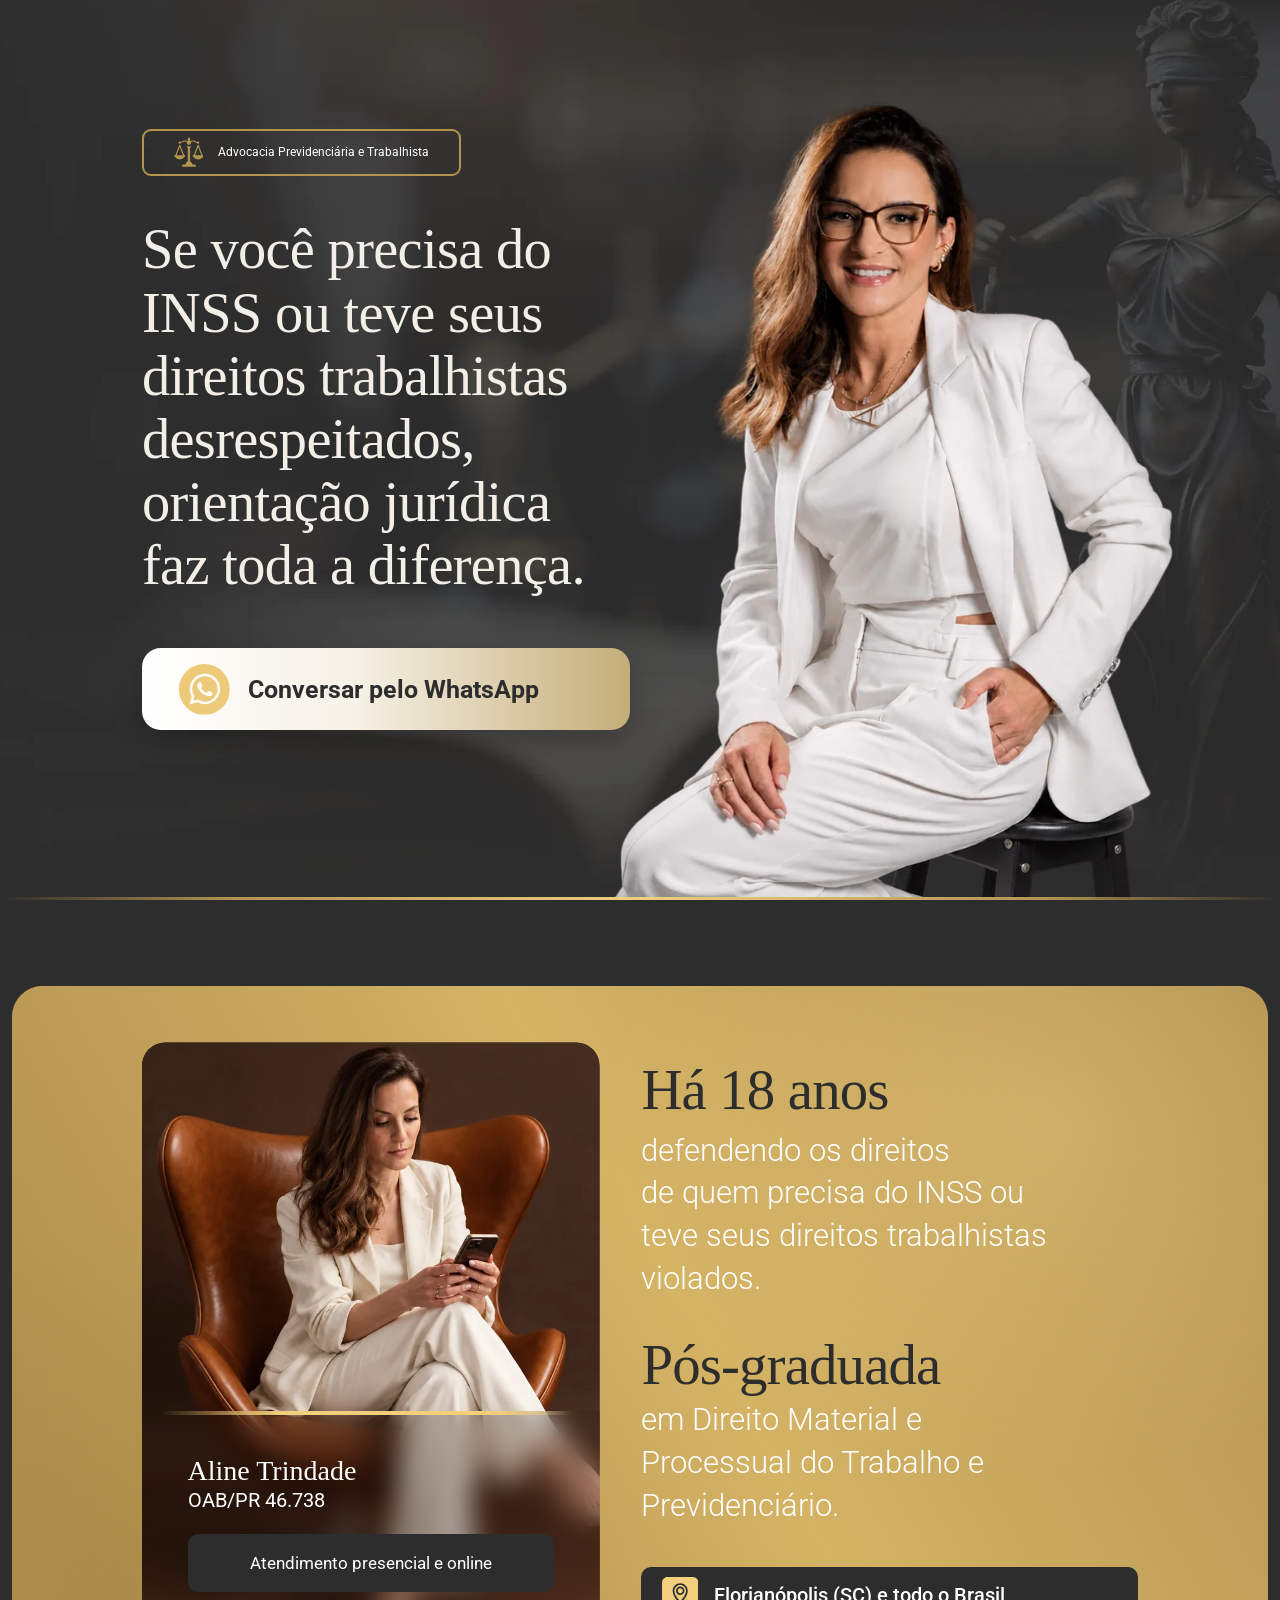
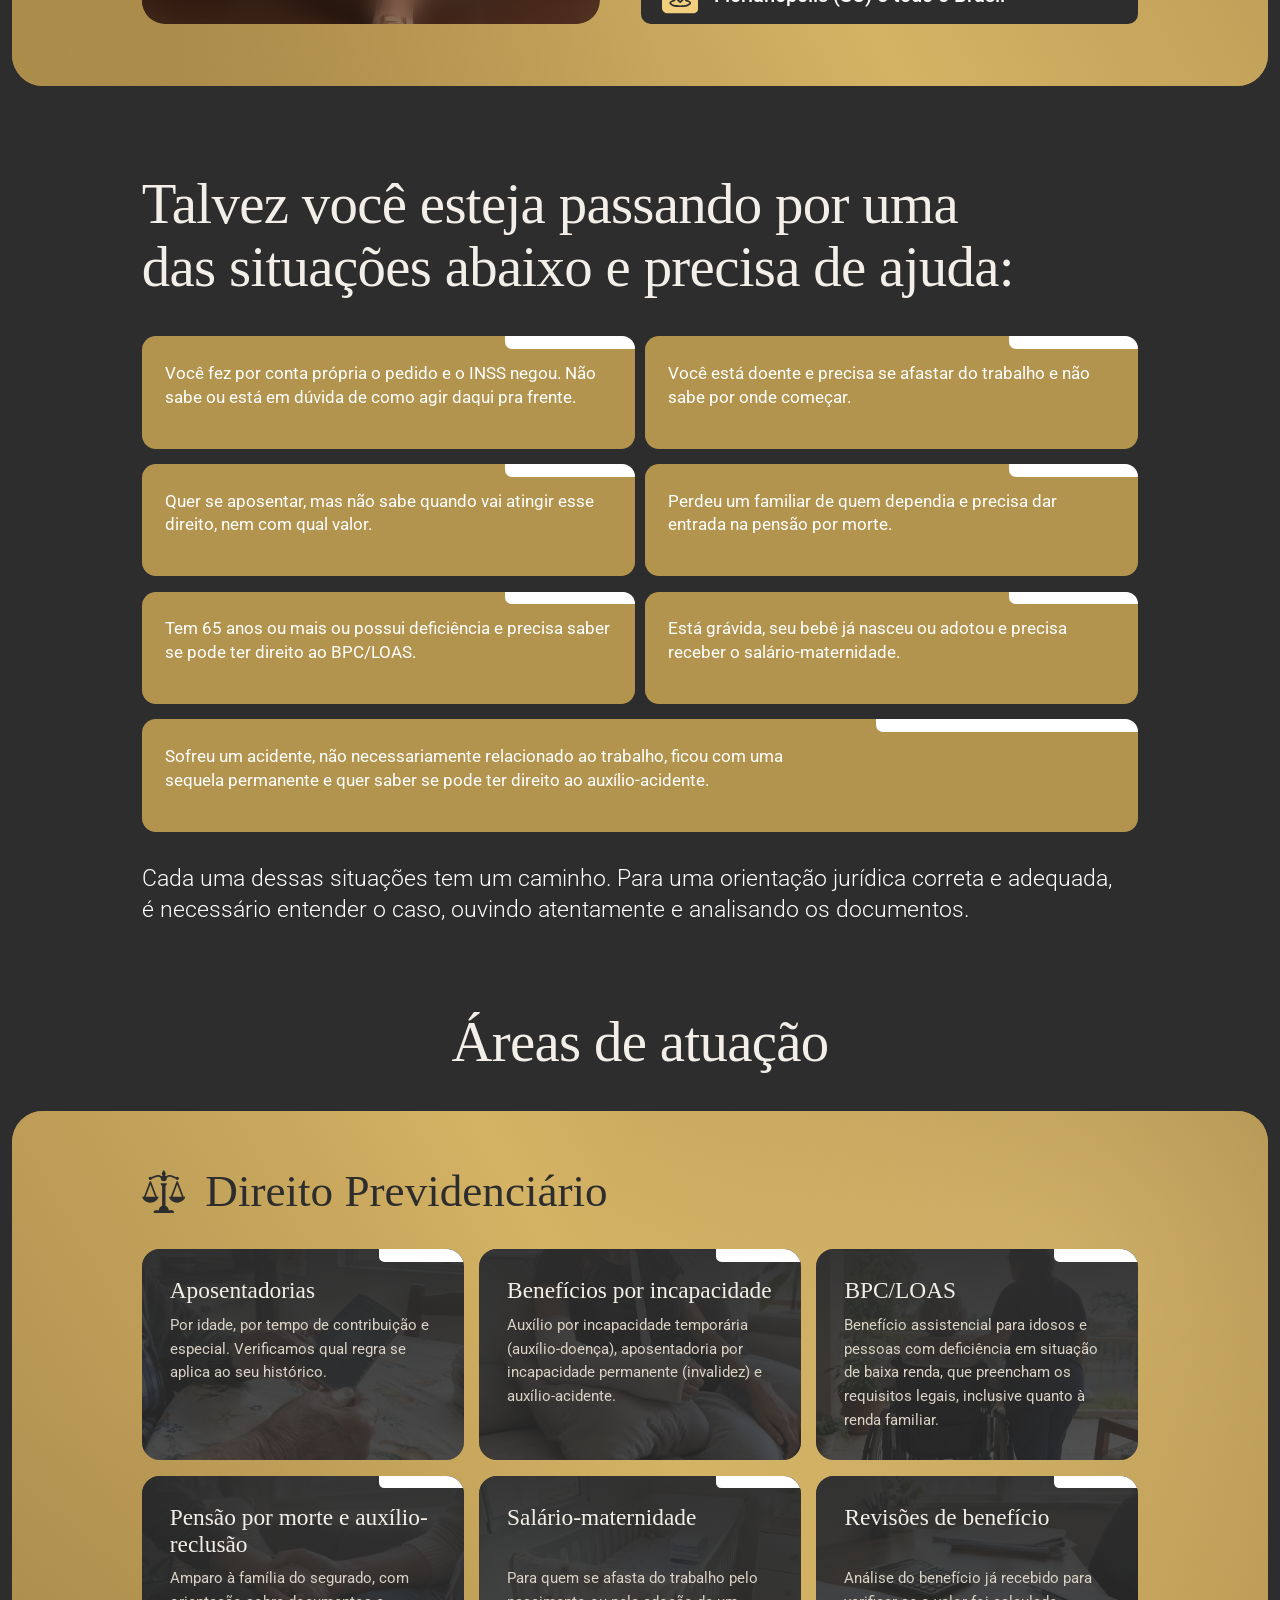
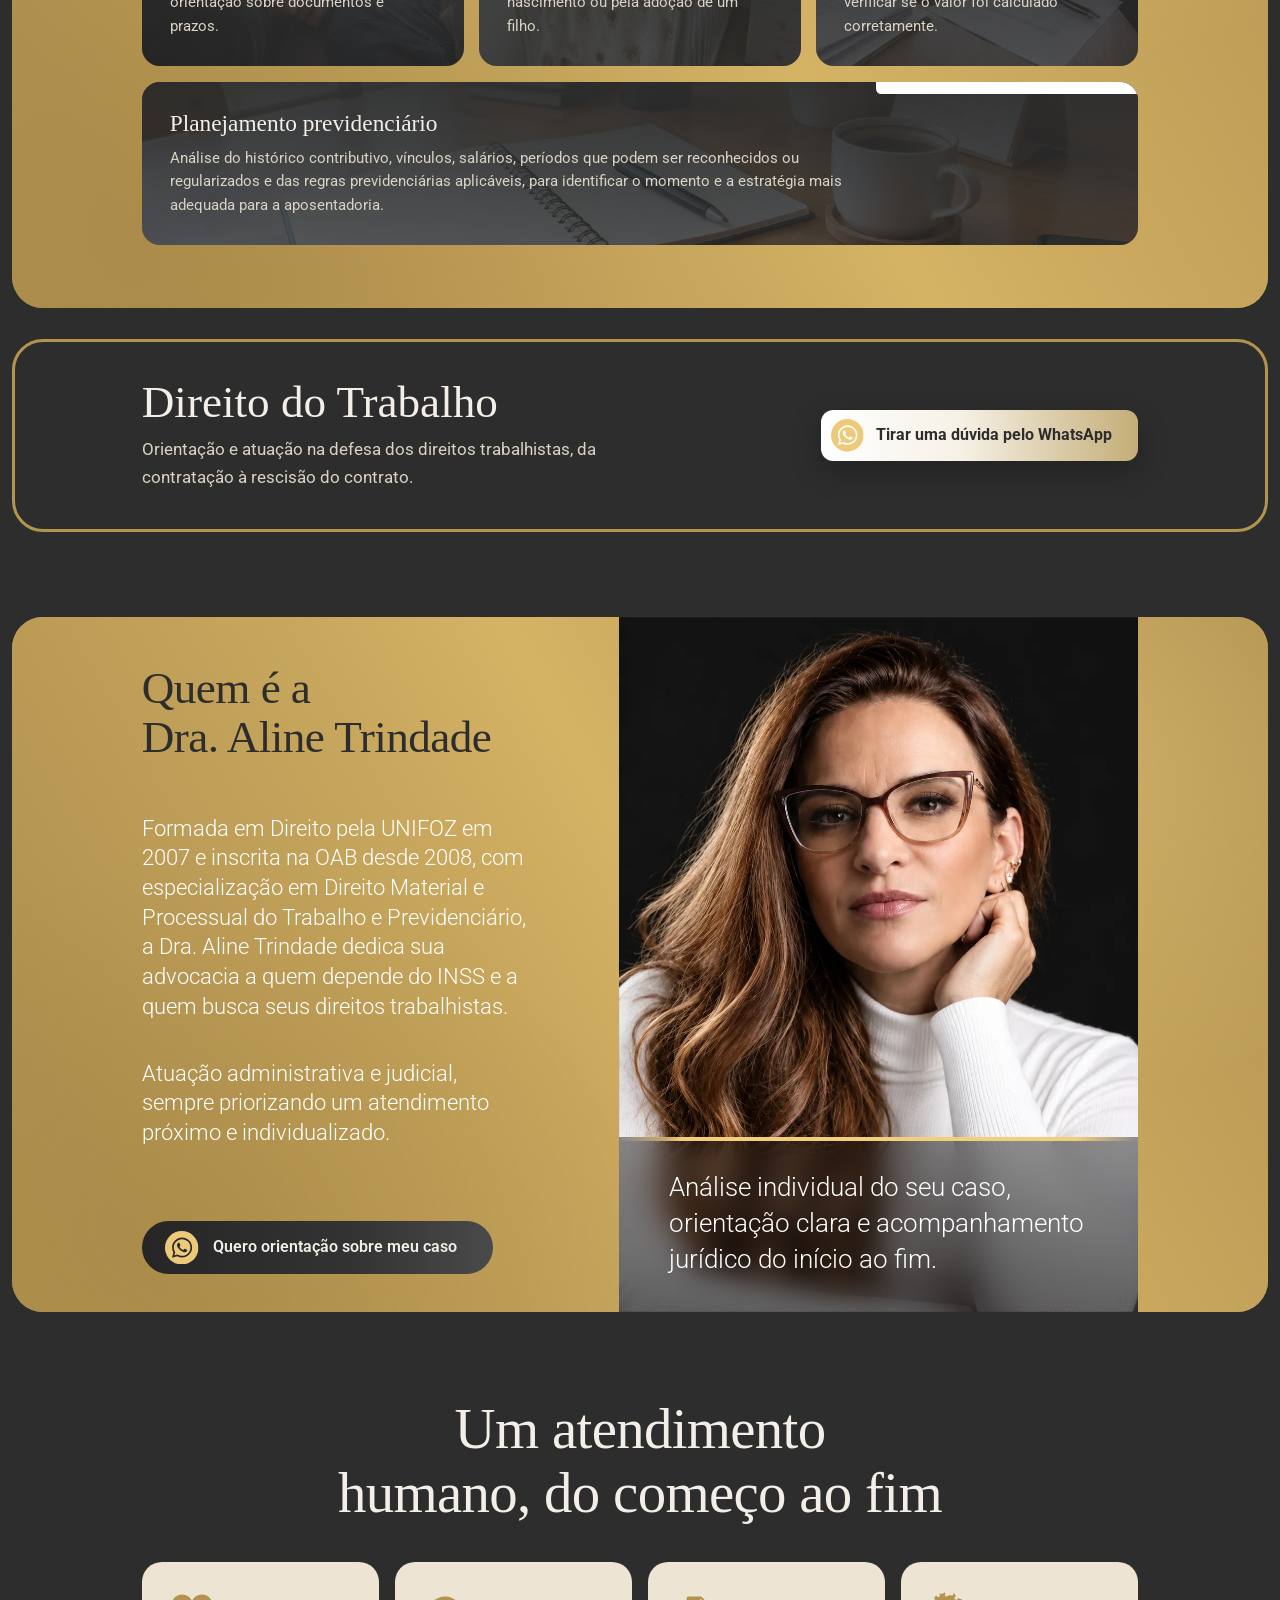
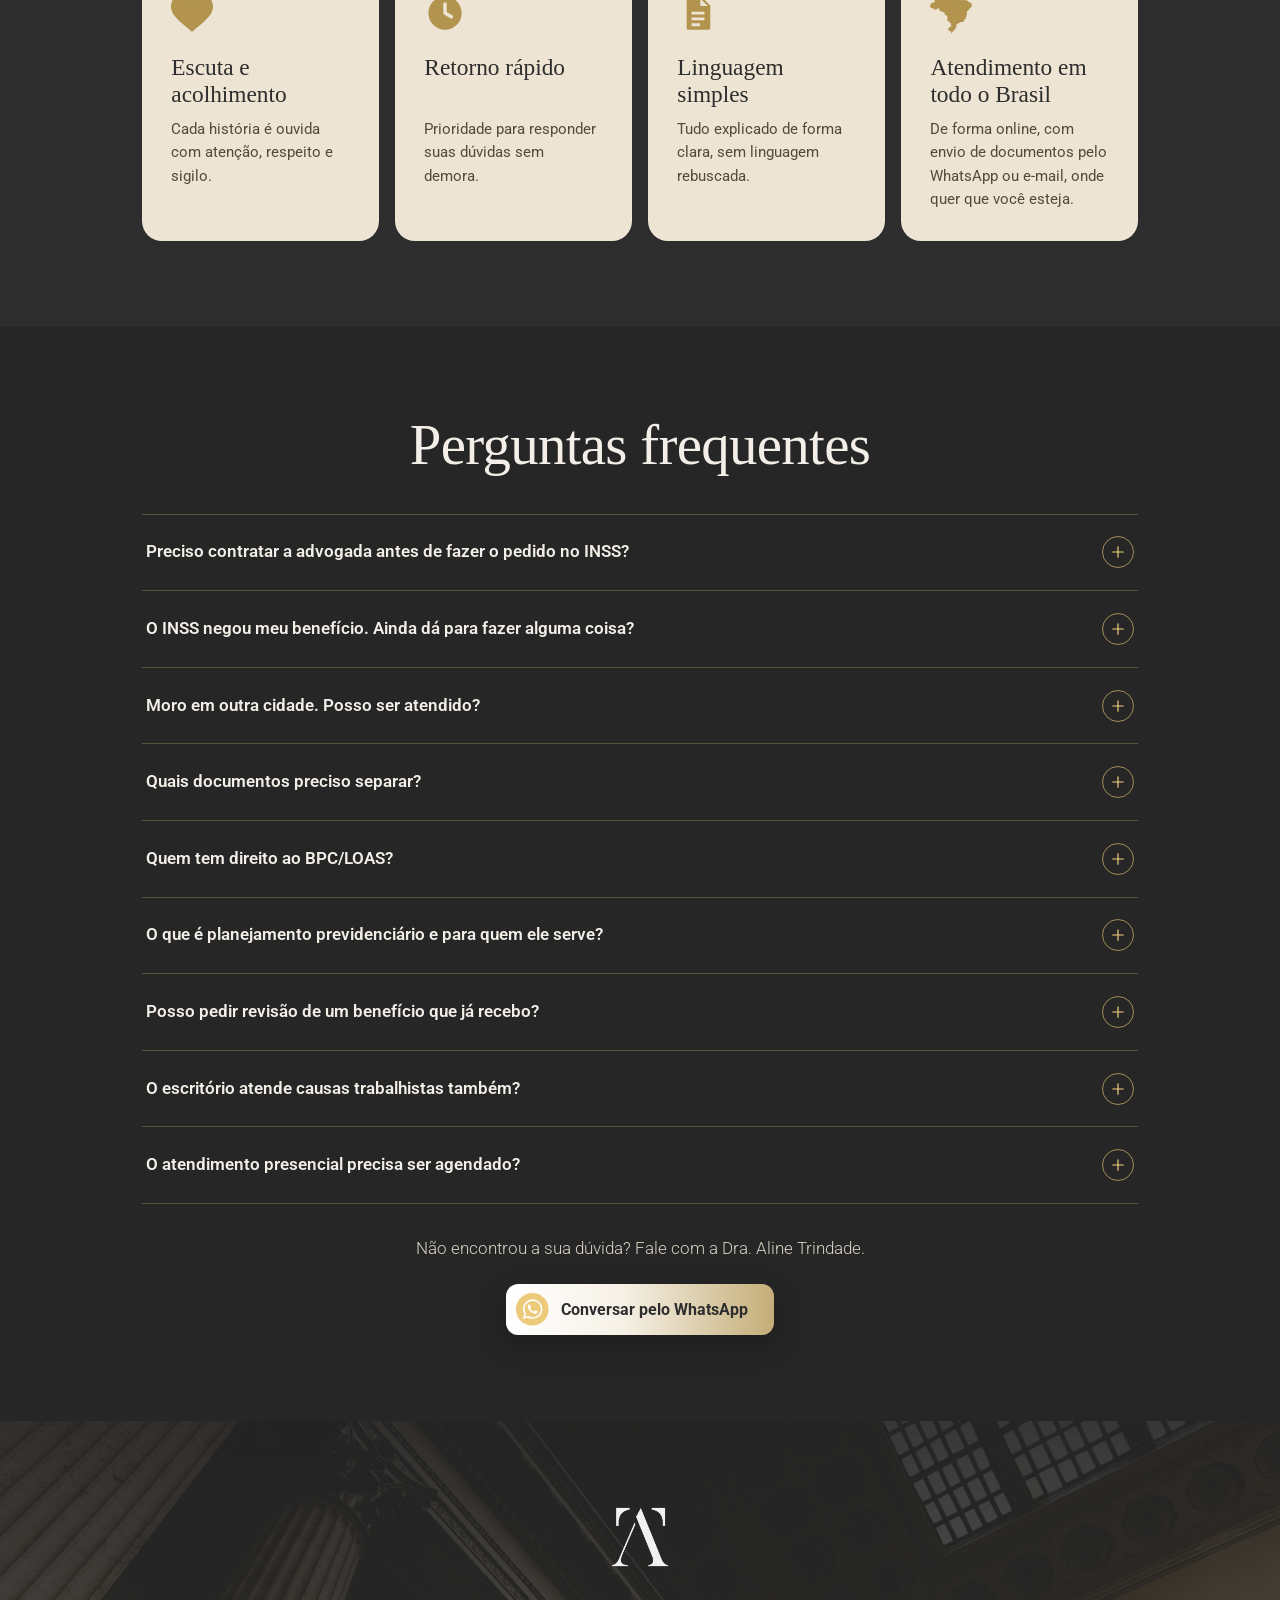
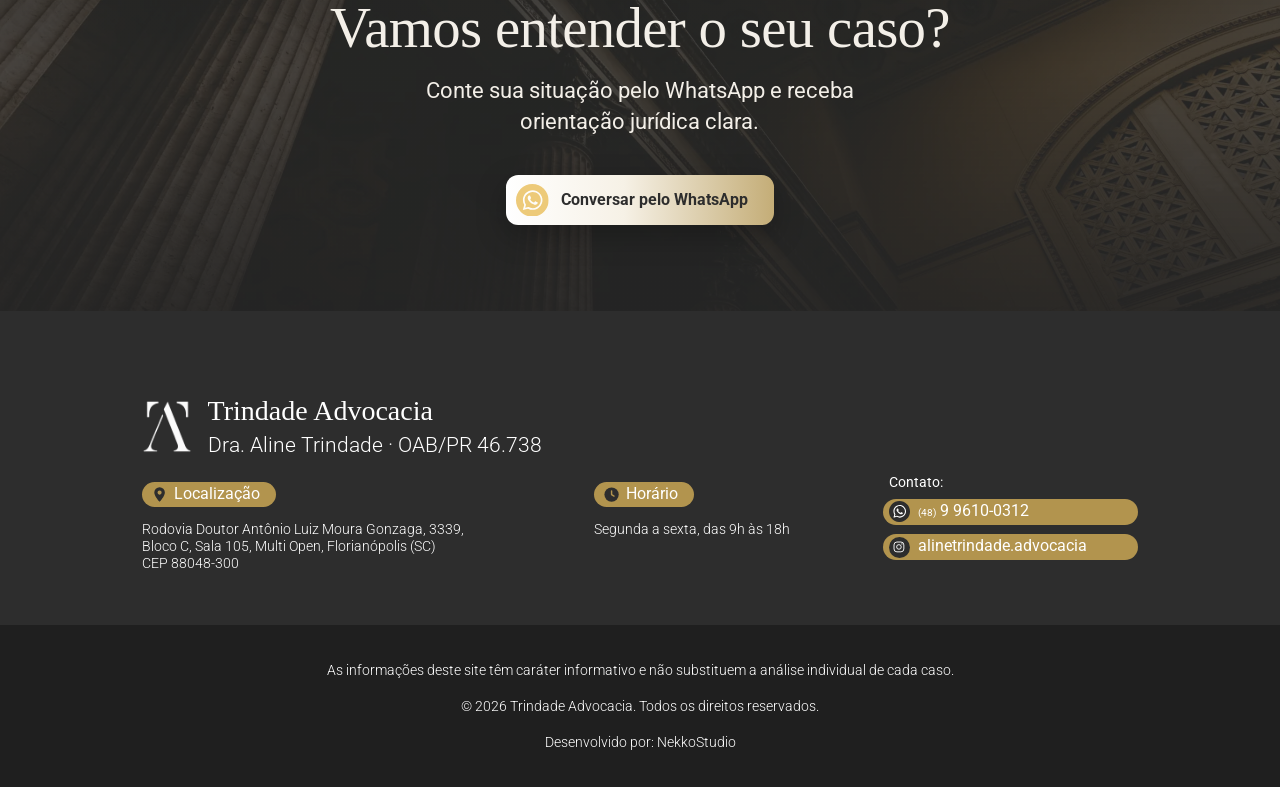
==== index.html @ d120e489 "Legenda da foto do Sobre em 3 linhas e área desfocada menor Co-Authored-By: Claude Opus 5.5 <noreply" ====
<!DOCTYPE html>
<html lang="pt-BR">
<head>
  <meta charset="UTF-8">
  <meta name="viewport" content="width=device-width, initial-scale=1">
  <title>Advogada Previdenciária em Florianópolis | Trindade Advocacia</title>
  <meta name="description" content="Aposentadoria, BPC/LOAS, auxílio-doença, pensão por morte e revisões. Atendimento presencial em Florianópolis e online para todo o Brasil.">
  <meta name="theme-color" content="#2d2d2d">
  <meta property="og:type" content="website">
  <meta property="og:locale" content="pt_BR">
  <meta property="og:title" content="Trindade Advocacia | Dra. Aline Trindade">
  <meta property="og:description" content="Advocacia Previdenciária e Trabalhista. Atendimento presencial em Florianópolis e online para todo o Brasil.">
  <meta property="og:image" content="img/compartilhar.jpg">
  <link rel="icon" type="image/png" href="img/favicon.png">
  <link rel="apple-touch-icon" href="img/apple-touch-icon.png">
  <link rel="preconnect" href="https://fonts.googleapis.com">
  <link rel="preconnect" href="https://fonts.gstatic.com" crossorigin>
  <link href="https://fonts.googleapis.com/css2?family=Old+Standard+TT:ital,wght@0,400;0,700;1,400&family=Roboto:wght@300..700&display=swap" rel="stylesheet">
  <link rel="preload" as="image" href="img/aline-hero.webp?v=20261119-4" type="image/webp">
  <link rel="stylesheet" href="css/style.css?v=20261119-27">
</head>
<body>

<svg width="0" height="0" style="position:absolute" aria-hidden="true">
  <symbol id="i-whats" viewBox="0 0 512 512"><path d="m256 0c-141.363281 0-256 114.636719-256 256s114.636719 256 256 256 256-114.636719 256-256-114.636719-256-256-256zm5.425781 405.050781c-.003906 0 .003907 0 0 0h-.0625c-25.644531-.011719-50.84375-6.441406-73.222656-18.644531l-81.222656 21.300781 21.738281-79.375c-13.410156-23.226562-20.464844-49.578125-20.453125-76.574219.035156-84.453124 68.769531-153.160156 153.222656-153.160156 40.984375.015625 79.457031 15.96875 108.382813 44.917969 28.929687 28.953125 44.851562 67.4375 44.835937 108.363281-.035156 84.457032-68.777343 153.171875-153.21875 153.171875zm0 0"/><path d="m261.476562 124.46875c-70.246093 0-127.375 57.105469-127.40625 127.300781-.007812 24.054688 6.726563 47.480469 19.472657 67.75l3.027343 4.816407-12.867187 46.980468 48.199219-12.640625 4.652344 2.757813c19.550781 11.601562 41.964843 17.738281 64.816406 17.746094h.050781c70.191406 0 127.320313-57.109376 127.351563-127.308594.011718-34.019532-13.222657-66.003906-37.265626-90.066406-24.042968-24.0625-56.019531-37.324219-90.03125-37.335938zm74.90625 182.035156c-3.191406 8.9375-18.484374 17.097656-25.839843 18.199219-6.597657.984375-14.941407 1.394531-24.113281-1.515625-5.5625-1.765625-12.691407-4.121094-21.828126-8.0625-38.402343-16.578125-63.484374-55.234375-65.398437-57.789062-1.914063-2.554688-15.632813-20.753907-15.632813-39.59375 0-18.835938 9.890626-28.097657 13.398438-31.925782 3.511719-3.832031 7.660156-4.789062 10.210938-4.789062 2.550781 0 5.105468.023437 7.335937.132812 2.351563.117188 5.507813-.894531 8.613281 6.570313 3.191406 7.664062 10.847656 26.5 11.804688 28.414062.957031 1.917969 1.59375 4.152344.320312 6.707031-1.277344 2.554688-5.519531 8.066407-9.570312 13.089844-1.699219 2.105469-3.914063 3.980469-1.679688 7.8125 2.230469 3.828125 9.917969 16.363282 21.296875 26.511719 14.625 13.039063 26.960938 17.078125 30.789063 18.996094 3.824218 1.914062 6.058594 1.59375 8.292968-.957031 2.230469-2.554688 9.570313-11.175782 12.121094-15.007813 2.550782-3.832031 5.105469-3.191406 8.613282-1.914063 3.511718 1.273438 22.332031 10.535157 26.160156 12.449219 3.828125 1.917969 6.378906 2.875 7.335937 4.472657.960938 1.597656.960938 9.257812-2.230469 18.199218zm0 0"/></symbol>
  <symbol id="i-balanca" viewBox="0 0 26 26"><path d="M19,24.968v1H7v-1c0-0.551,0.449-1,1-1h2.013c0.053-1.248,0.863-2.29,1.987-2.689V9.554 c-0.527-0.333-0.88-0.917-0.88-1.587H12h2h0.88c0,0.67-0.353,1.254-0.88,1.587v11.724c1.124,0.399,1.934,1.441,1.987,2.689H18 C18.551,23.968,19,24.417,19,24.968z M26,15.967c-0.733,2.064-2.685,3.553-5,3.553s-4.267-1.49-5-3.553h1.154l3.378-8.953 c0.146-0.39,0.789-0.39,0.936,0l3.378,8.953H26z M23.777,15.967L21,8.608l-2.777,7.36H23.777z M5,5.978 c0.453,0,0.822-0.303,0.95-0.714c0.331-0.126,0.67-0.296,1.018-0.472C7.733,4.406,8.6,3.967,9.5,3.967 c0.864,0,1.404,0.399,1.713,0.739c-0.012,0.086-0.026,0.172-0.026,0.261c0,1.001,0.812,1.813,1.813,1.813s1.813-0.812,1.813-1.813 c0-0.089-0.014-0.174-0.026-0.26c0.308-0.339,0.848-0.74,1.713-0.74c0.9,0,1.767,0.438,2.531,0.824 c0.349,0.176,0.688,0.346,1.019,0.472c0.128,0.411,0.497,0.714,0.95,0.714c0.558,0,1.01-0.452,1.01-1.01s-0.452-1.01-1.01-1.01 c-0.288,0-0.545,0.124-0.729,0.318c-0.247-0.104-0.514-0.237-0.789-0.376c-0.864-0.437-1.843-0.932-2.982-0.932 c-0.996,0-1.690,0.379-2.161,0.787c-0.211-0.233-0.481-0.407-0.788-0.506c0.373-0.2,0.635-0.581,0.635-1.032 C14.186,1.561,13,0.032,13,0.032s-1.186,1.529-1.186,2.184c0,0.452,0.262,0.832,0.635,1.032c-0.307,0.098-0.577,0.273-0.788,0.506 C11.19,3.346,10.496,2.967,9.5,2.967c-1.139,0-2.119,0.495-2.983,0.932C6.242,4.039,5.976,4.172,5.729,4.275 C5.545,4.082,5.288,3.957,5,3.957c-0.558,0-1.01,0.452-1.01,1.01S4.442,5.978,5,5.978z M5,19.521c-2.315,0-4.267-1.49-5-3.553 h1.154l3.378-8.953c0.146-0.39,0.789-0.39,0.936,0l3.378,8.953H10C9.267,18.031,7.315,19.521,5,19.521z M7.777,15.967L5,8.608 l-2.777,7.36H7.777z"/></symbol>
  <symbol id="i-local" viewBox="0 0 512 512"><path d="m433.607 0h-355.214c-43.226 0-78.393 35.167-78.393 78.393v355.215c0 43.225 35.167 78.392 78.393 78.392h355.215c43.225 0 78.392-35.167 78.392-78.393v-355.214c0-43.226-35.167-78.393-78.393-78.393zm-177.607 89c58.273 0 105.683 47.409 105.683 105.682 0 62.529-50.891 131.382-98.175 168.895-2.184 1.732-4.821 2.599-7.458 2.599-2.638 0-5.273-.866-7.458-2.6-24.398-19.356-48.363-46.007-65.749-73.119-21.277-33.183-32.524-66.3-32.524-95.775-.001-58.273 47.408-105.682 105.681-105.682zm102.874 320.478c-27.65 8.719-64.186 13.522-102.874 13.522s-75.224-4.803-102.874-13.522c-40.918-12.905-49.507-30.372-49.507-42.752 0-21.217 24.92-38.328 70.169-48.182 6.477-1.404 12.869 2.696 14.279 9.172 1.41 6.477-2.696 12.869-9.172 14.279-38.742 8.437-51.276 20.305-51.276 24.73 0 2.476 6.013 11.438 32.726 19.862 25.378 8.005 59.349 12.413 95.655 12.413 36.307 0 70.277-4.408 95.655-12.412 26.714-8.425 32.727-17.387 32.727-19.862 0-4.427-12.534-16.297-51.277-24.731-6.476-1.41-10.583-7.803-9.173-14.278s7.803-10.585 14.278-9.173c45.251 9.853 70.172 26.964 70.172 48.183 0 12.378-8.589 29.845-49.508 42.751zm-102.874-179.009c-19.733 0-35.787-16.054-35.787-35.787 0-19.732 16.054-35.786 35.787-35.786s35.787 16.054 35.787 35.786c0 19.733-16.054 35.787-35.787 35.787zm.045 108.135c41.709-35.974 81.638-94.714 81.638-143.922 0-45.039-36.643-81.682-81.683-81.682-45.039 0-81.682 36.643-81.682 81.682 0 51.361 41.049 108.935 81.727 143.922zm-59.832-143.922c0-32.966 26.82-59.786 59.787-59.786s59.787 26.82 59.787 59.786c0 32.967-26.82 59.787-59.787 59.787s-59.787-26.821-59.787-59.787z"/></symbol>
  <!-- ícones preenchidos do atendimento (os detalhes são vazados) -->
  <symbol id="i-escuta" viewBox="0 0 512 512"><path d="M376,30c-27.783,0-53.255,8.804-75.707,26.168c-21.525,16.647-35.856,37.85-44.293,53.268 c-8.437-15.419-22.768-36.621-44.293-53.268C189.255,38.804,163.783,30,136,30C58.468,30,0,93.417,0,177.514 c0,90.854,72.943,153.015,183.369,247.118c18.752,15.981,40.007,34.095,62.099,53.414C248.38,480.596,252.12,482,256,482 s7.62-1.404,10.532-3.953c22.094-19.322,43.348-37.435,62.111-53.425C439.057,330.529,512,268.368,512,177.514 C512,93.417,453.532,30,376,30z"/></symbol>
  <mask id="m-relogio" maskUnits="userSpaceOnUse" x="0" y="0" width="24" height="24"><rect width="24" height="24" fill="#fff"/><path d="M12 6.8V12l3.6 2.2" fill="none" stroke="#000" stroke-width="2" stroke-linecap="round" stroke-linejoin="round"/></mask>
  <symbol id="i-relogio" viewBox="0 0 24 24"><circle cx="12" cy="12" r="9.5" mask="url(#m-relogio)"/></symbol>
  <symbol id="i-texto" viewBox="0 0 24 24"><path fill-rule="evenodd" d="M6.5 2.5h7.3l5.2 5.2v12.8c0 .6-.4 1-1 1H6.5c-.6 0-1-.4-1-1v-17c0-.6.4-1 1-1Zm6.8 1.2v3.6c0 .4.3.7.7.7h3.6ZM8.3 11.3h7.4v1.6H8.3Zm0 3.3h7.4v1.6H8.3Zm0 3.3h4.8v1.6H8.3Z"/></symbol>
  <symbol id="i-brasil" viewBox="0 0 128 128"><path d="m52.904 114.901c.172.225 1.067.151 1.327.121.349-.039.614-.286.948-.329.544-.069.418.272.602.614.22.409.654.428.995.687.351.266.355.617.5.99.206.527.461.793 1.016.561.429-.181.77-.637 1.06-.013.245.527.189.802.767 1.145.408.241.855.521 1.274.725.173.085.353.088.513.218.188.151.157.366.273.514.358.457.988.271 1.453.581.578.385 1.398 1.56 1.231 2.293-.235 1.04-1.255 1.93-.72 3.095.49 1.066 1.461.02 2.027-.471.416-.359.401-.719.562-1.26.153-.521.475-.948.742-1.411.291-.503.424-1.115.798-1.561.366-.438.921-.798 1.38-1.178.386-.319.817-.547 1.186-.91.458-.454.818-.912 1.235-1.414.437-.527 1.028-.917 1.457-1.47.43-.553.62-1.206.923-1.814.641-1.286 1.46-2.47 2.362-3.596.504-.63 1.965-.923 2.183-1.746.026-.098-.11-.286-.027-.488.063-.149.218-.263.306-.395.274-.41.419-.74.495-1.211.239-1.493.804-3.441.334-4.923.327.27.564-.023.765-.291-.113-.271-.419-.354-.543-.626-.199-.438-.018-.894.049-1.335.074-.482.094-.941.578-1.195.716-.376 1.374-.803 2.065-1.247.406-.262.74-.652 1.139-.935.818-.58 1.664-1.35 2.604-1.726.212-.085.391-.03.604-.088.279-.075.37-.301.581-.46.463-.349.806-.286 1.279-.053.406.199.682.41 1.061-.025.48-.553-.251-.265-.334-.74-.099-.566.95-.373 1.245-.456.467-.131 1.01-.441 1.414-.673.256-.146.373-.179.482-.479.067-.186-.037-.581.063-.722.239-.336 1.165-.082 1.534-.174.106.319-.193.403.193.542.243.087.717-.104.968-.138.78-.104 1.605-.045 2.397-.046.614 0 1.12.005 1.697.092.857.128 1.055-.057 1.253-.821.245-.944.933-1.574 1.86-1.869.376-.12.943-.118 1.122-.548.171-.413-.18-.904-.276-1.277-.3-1.16.402-1.582 1.163-2.283.31-.286.748-.565.957-.898.232-.369.158-.903.365-1.282.171-.311.56-.523.799-.797.327-.374.571-.796.876-1.175.397-.495 1.291-.945 1.498-1.561.108-.322-.087-.576-.127-.912-.041-.354.034-.662.102-.994.113-.564.159-1.498.807-1.695.019-.532-.062-.69.373-.906.209-.104.199.133.372-.173.073-.128.052-.397.036-.557-.092-.929.18-1.609.421-2.507.323-1.209 1.198-2.338 1.116-3.638-.076-1.193-1.017-2.447-.75-3.672.16-.738.656-1.233.619-2.039-1.319.112-.012-1.286.224-1.695.248-.43.274-.799.341-1.28.058-.419.252-.778.226-1.222.221-.22.679-.35.916-.021.325.449-.211.748-.297 1.106-.126.518.229.521.559.268.387-.297.588-.861.823-1.272.212-.37.55-.572.822-.901.295-.356.605-.809.858-1.218.396-.64.609-1.445.976-2.1.304-.543.966-.824 1.406-1.289 1.08-1.142 2.432-2.066 3.316-3.387.268-.4.421-.612.784-.933.323-.285.711-.683.949-1.039.263-.391.29-.876.568-1.257.344-.47.829-.765 1.144-1.288.247-.41.642-.877.821-1.321.155-.381-.012-.841.112-1.234.28-.887.968-1.768.915-2.727-.024-.44-.292-.829-.449-1.233-.162-.42-.036-.921-.26-1.287-.208-.342-.444-.509-.559-.91s-.191-.824-.275-1.232c-.145-.704-.456-1.54-1.139-1.782-.443-.157-1.172-.187-1.646-.094-.419.083-1.05.271-1.506.187-.458-.084-.97-.445-1.415-.594-.567-.19-1.066-.212-1.326-.861-.696-.232-1.454-1.025-1.907-1.56-.275-.325-.419-.779-.788-1.037-.398-.278-.75-.291-1.122-.652-.294-.286-.502-.327-.874-.501-.44-.206-.575-.587-.902-.914-.449-.447-1.319-.755-1.872-1.093-.658-.402-1.417-.403-2.166-.547-.28-.054-.704-.111-.995-.048-.428.094-.545.251-.945.166-.227-.048-.424-.129-.673-.146-.477-.032-.96-.001-1.436.028-.462.028-.613-.243-1.006-.273-.494-.039-.454.44-.909.456-.321.011-.828-.238-1.152-.319-.374-.093-.559-.328-.868-.537-.345-.233-.66-.261-1.084-.24-.461.023-.563.316-.958.365-.337.042-.712-.285-1.095-.039-.144.092-.184.345-.306.417-.16.095-.377-.008-.551.09-.323.182-.387.732-.604 1.028-.325.443-.433.552-.464 1.142-.593-.008-.289-.74-.265-1.041.032-.424-.222-.721-.229-1.152-.007-.41.271-.844-.046-1.039-.142-.087-.341.076-.457-.09-.145-.206.052-.353.151-.491.22-.304.725-.653.311-1.063-.088-.086-.325-.023-.452-.178-.095-.117-.015-.474-.098-.552-.193-.18-.799.143-1.099.14-.136-.001-.281-.18-.455-.095-.266.129-.114.327-.229.552-.244.481-.504.194-.421-.241.048-.246.453-.755-.079-.811-.241-.025-.216.219-.353.243-.267.046-.277-.145-.458-.199-.31-.094-.776.192-1.008-.005-.081-.456.413-.93-.054-1.273-.452.292-.461 1.096-1.016.745-.229-.145-.332-.537-.59-.632-.128-.047-.244.013-.319-.006-.045-.012-.101.107-.197.068-.104-.042-.091-.177-.192-.228-.199-.101-.325-.112-.56-.125-.505-.026-.747.052-1.132-.288-.653-.577-.932-.745-1.789-.43-.34.125-.805.136-1.084.364-.297.243-.389.752-.579 1.083-.321.556-.172.741-.116 1.323.055.567-.358.775-.775 1.116-.352.286-.896.773-1.052 1.211-.152.431.061.931.14 1.356.082.446.157.891.239 1.332.094.509-.31.894-.549.356-.129-.29-.051-.897-.099-1.219-.061-.403-.222-.725-.313-1.103-.108-.45.295-.892.221-1.27-.108-.546-.469-.22-.652.091-.144.243-.541 1.216-.982.628-.321-.429.378-1.032.257-1.488-.397-.191-1.15.281-1.543.438-.59.235-1.07.189-1.688.193-.625.004-.868.451-1.46.457-.655.006-.832-.422-1.371-.588-.184.341-.166.66-.188 1.039-.476.138-.478-.402-.494-.724-.028-.527.018-.793.547-.959.795-.25 1.548.001 2.372.001.426 0 .937.152.969-.404.017-.295-.308-.684-.457-1-.145-.307-.225-.789-.497-.982-.229-.163-.996-.413-1.246-.319-.423.159-.535.827-.821 1.118-.267.271-.646.458-1.002.539-.335.076-.942.105-1.052-.317-.133-.51.564-.813.778-1.156.238-.38.102-.877.363-1.233.345-.469.778-.91 1.104-1.437.26-.419.54-.922.939-1.209.31-.223.617-.356.887-.65.573-.625.763-1.322 1.509-1.697.25-.126.745-.431.479-.834-.25-.379-.778.198-.984.038-.376-.292.183-.635.398-.676.432-.083.959.086 1.008-.545.093-1.181-1.537-.59-1.463-1.509.018-.218.259-1.07-.4-.768-.394.18-.15.876-.237 1.179-.108.379-.474.42-.685.047-.233-.415.151-.703.183-1.051.039-.435-.308-.596-.467-.948-.149-.332-.162-.782-.218-1.151-.07-.472-.115-.64-.399-1.014-.277-.365-.309-.561-.376-.996-.083-.538-.442-.847-.63-1.366-.18-.498-.236-.988-.336-1.499-.715.047-.823.021-1.182.718-.251.488-.398 1.023-.647 1.51-.264.516-.687.854-.959 1.35-.261.475-.253.968-.444 1.447-.168.422-.543.878-.786 1.313-.209.373-.474.851-.751 1.184-.461.555-1.353.948-2.066.719-.332-.106-.485-.309-.867-.308-.35.001-.682.142-1.05.137-.452-.006-.774-.065-1.137-.331-.324-.237-.579-.636-.964-.771-.45.587-2.57.448-3.227.317-.479-.095-.99-.604-1.469-.366-.508.253-.407.924-.178 1.333-.092.176-.466.622-.644.702-.315.143-.682-.117-1.003-.11-.422.009-.691.393-1.095.459-.388.063-.766-.227-1.138-.286-.563-.09-.974.066-1.474.308-.755.365-1.776.441-2.327 1.095-.601.713-1.185 1.064-2.135.696-.586-.227-.862-.579-1.322-.938-.42-.327-1.25-.224-1.399-.833.341-.208.702-.497.659-.911-.031-.298-.24-.853-.364-1.117-.273-.583-.471-.642-.399-1.348.047-.458-.048-.862-.093-1.32-.05-.502.017-.805.308-1.233.275-.405.806-.716 1.008-1.143.182-.383-.011-.664-.301-.876-.354-.259-.701-.084-1.017-.26-.578-.322.025-1.206-.055-1.655-.146-.812-.647-.71-1.314-.674-.713.039-.997.211-1.137.915-.042.213-.05.58-.15.771-.243.463-.33.118-.661-.038-.354.513-.518.714-1.106.944-.524.206-.526.537-.836.875-.321.35-.655.196-1.08.047-.458-.161-.8-.146-1.275-.046-.53.112-1.091.242-1.554.47-.401.198-.685.547-1.097.708-.965.375-1.655-.622-2.588-.63-.462-.004-.81.19-1.24.137-.469-.059-.833-.32-1.234-.491-.501-.212-2.384-.515-1.881.583.197.431.735.532.926.993.181.438.071 1.044.089 1.518.022.616.196 1.214.318 1.812.127.621.078.819.721.967.254.058.896.1 1.048.329.315.476-.399.778-.671.971-.387.274-.839.679-1.278.848-.412.159-.869.101-1.232.363-.781.565-1.408 2.216-2.419 2.33-.429.048-.939-.279-1.335-.402-.531-.166-.676-.01-.898-.512-.197-.446-.274-.806-.813-.867-.411-.046-.752.143-1.104-.181-.208-.19-.529-.693-.629-.935-.141-.337.041-.918-.329-1.133-.484-.281-.571.438-1.006.424-.397-.012-.619-.678-1.131-.448-.508.228-.252.671-.053.984.2.313.588 1.063-.139.905-.436-.095-.51-.508-1.095-.383-.472.1-.704.326-1.234.254-.785-.106-1.446-.331-2.053.364-.231.265-.359.711-.365 1.056-.01.608.305.571.823.518.582-.06.649.099 1.056.478.219.204.764.59.268.871-.237.134-.982-.163-1.281-.171-.28-.007-1.009-.124-1.276-.003-.688.309-.632 1.954-.161 2.419.764.754 2.463 1.167 2.261 2.52-.085.572-.438.763-.777 1.176-.395.48-.357 1.047-.261 1.629.239 1.455.559 2.584.217 4.028-.238 1.003-.755 1.806-1.186 2.726-.214.457-.471.873-.964 1.051-.209.076-.552.142-.771.104-.314-.054-.571-.396-.912-.323-.207.044-.22.224-.42.311-.163.071-.448.029-.628.065-.39.078-.73.167-1.151.172-.43.006-.947-.136-1.358 0-.484.16-.689.682-1.095 1.015-.387.317-.865.359-1.323.547-.44.181-.943.522-1.134.995-.195.484.03.939-.316 1.415-.234.321-.75.439-.979.762-.377.532.046 1.012.289 1.461.613 1.136-1.505 1.145-1.886 1.972-.187.406.021.873-.183 1.279-.291.582-.562.611-.228 1.312.24.509.543.933.602 1.525.048.476-.052.966.034 1.436.113.621.417.798 1.026.834.387.022.763-.203 1.083-.195.918.022-.226 1.666-.22 2.15.999.355 1.846-.557 2.776.232.478.405 1.6 1.615 2.342 1.246.312-.154.596-.576.908-.776.361-.232.659-.494 1.039-.683.328-.164.665-.365 1.004-.149.445.284.248.646.193 1.049-.067.486.186.679.364 1.049.196.407.104.891.127 1.336.051.963.417 2.498 1.597 1.786.313-.188.816-.677 1.196-.704.204-.014.513.149.731.184.271.042.573.072.846.094.915.071 1.69-.113 2.473-.449.489-.21.781-.356 1.164-.742.397-.4.75-.254 1.256-.443.409-.153.756-.446 1.14-.65.407-.217.848-.386 1.265-.583.463-.219.855-.437 1.244-.772.33-.285.596-.638 1.049-.654.386-.013.824.241 1.184.354.338.106.789.073 1.086.25.338.201.447.854.333 1.208-.101.309-.287.363-.295.736-.016.689.538 1.297.566 1.967.021.503-.117.952.102 1.424.287.622 1.101.938 1.59 1.396.392.367.492.83.783 1.232.325.449 1.003.228 1.508.33.941.191 1.855.238 2.782.593.247.094.443.159.627.365.179.2.148.472.307.638.216.226.495.107.789.137.336.034.57.128.854.318.929.619 1.48 1.145 2.614 1.37.422.083.958.035 1.356.216.186.084.303.321.499.379.201.061.492-.049.707-.049 1.104 0 1.543.906 1.87 1.781.124.331.597.887.575 1.252-.015.249-.273.313-.355.527-.065.171.071.412 0 .548-.183.354-.685.095-.584.776.077.52.546 1.036.787 1.507.217.424.189.917.432 1.319.342.568.814.572 1.405.549.694-.027 1.377.02 2.065.172.344.075.639.236.992.274.29.031.558-.021.833.11.645.31.498 1.415.74 1.998.332.8 1.203 1.271 1.485 2.145.217.671.074 1.424.41 2.054.265.495.333.54.112 1.06-.299.698-.9.661-1.013 1.495-.023.174.002.419-.056.581-.062.172-.203.268-.263.423-.373.958.883 1.363.677 2.274-.943.193-.118 1.64-.084 2.244.026.462-.001.957.045 1.423.061.605.375.943.732 1.403.262.337.582.947 1.047 1.055.488.113 1.15-.187 1.654-.187.979 0 1.759.209 2.579.764 1.585 1.073-.139 4.087 2.2 4.792.703.212 2.049-.448 2.591.201.586.702-.348 1.735-.356 2.51-.004.387-.06.519-.172.822-.098.267-.221.497-.24.801-.011.17.058.344.048.504-.01.158-.122.346-.128.465-.02.392.099.414.493.499.501.108 1.14-.045 1.551.331.478.438-.217 1.008.301 1.498-.375.15-.561.672-.575 1.051-.022.587.162.932-.25 1.442-.375.466-.923.494-1.484.573-.333.047-1.084-.066-1.37.075-.289.143-.545.834-.729 1.099-.318.454-.641.753-1.095 1.087-.76.559-1.951.992-2.45 1.848-.318.545-.202 1.048-.789 1.438-.29.192-.445.202-.592.557-.142.34-.07.616-.366.878-.345.304-.994.36-1.335.798-.244.313-.228.813-.562 1.06-.222.167-1.078.2-.66.749z"/></symbol>
  <symbol id="i-insta" viewBox="0 0 24 24"><rect x="3.5" y="3.5" width="17" height="17" rx="5" fill="none" stroke="currentColor" stroke-width="1.6"/><circle cx="12" cy="12" r="4" fill="none" stroke="currentColor" stroke-width="1.6"/><circle cx="17.2" cy="6.8" r="1.1" fill="currentColor"/></symbol>
  <symbol id="i-pin" viewBox="0 0 24 24"><path fill="none" stroke="currentColor" stroke-width="1.6" stroke-linejoin="round" d="M12 21s-6.5-5.6-6.5-11a6.5 6.5 0 0 1 13 0c0 5.4-6.5 11-6.5 11Z"/><circle cx="12" cy="10" r="2.4" fill="none" stroke="currentColor" stroke-width="1.6"/></symbol>
  <symbol id="i-pin-cheio" viewBox="0 0 24 24"><path d="M12 1.8a7.4 7.4 0 0 0-7.4 7.4c0 5.5 7.4 13 7.4 13s7.4-7.5 7.4-13A7.4 7.4 0 0 0 12 1.8Zm0 10.3a2.9 2.9 0 1 1 0-5.8 2.9 2.9 0 0 1 0 5.8Z"/></symbol>
  <mask id="m-relogio-cheio" maskUnits="userSpaceOnUse" x="0" y="0" width="24" height="24"><rect width="24" height="24" fill="#fff"/><path d="M12 6.8V12l3.4 2.1" fill="none" stroke="#000" stroke-width="2" stroke-linecap="round" stroke-linejoin="round"/></mask>
  <symbol id="i-relogio-cheio" viewBox="0 0 24 24"><circle cx="12" cy="12" r="10" mask="url(#m-relogio-cheio)"/></symbol>
  <symbol id="i-mais" viewBox="0 0 24 24"><path fill="none" stroke="currentColor" stroke-width="1.6" stroke-linecap="round" d="M12 5v14M5 12h14"/></symbol>
</svg>

<a class="pular" href="#conteudo">Pular para o conteúdo</a>

<!-- ============ CABEÇALHO ============ -->
<header class="topo" id="topo">
  <div class="container topo__linha">
    <a class="topo__logo" href="#inicio" aria-label="Trindade Advocacia, início">
      <picture>
        <!-- no celular o cabeçalho fica sobre a foto escura: logo toda branca -->
        <source media="(max-width: 900px)" srcset="img/logo-a-branca.png">
        <img src="img/logo-a-menu.png" alt="Trindade Advocacia" width="228" height="240">
      </picture>
    </a>
    <nav class="menu" id="menu" aria-label="Menu principal">
      <a href="#sobre">Sobre mim</a>
      <a href="#areas">Áreas de atuação</a>
      <a href="#duvidas">Perguntas frequentes</a>
    </nav>
    <a class="btn-fale" href="https://wa.me/5548996100312?text=Ol%C3%A1%2C%20Dra.%20Aline!%20Vim%20pelo%20site%20e%20gostaria%20de%20falar%20sobre%20o%20meu%20caso." target="_blank" rel="noopener">
      <span class="btn-fale__icone"><svg><use href="#i-whats"/></svg></span>
      <span class="btn-fale__texto">Entrar em contato</span>
    </a>
    <button class="menu-botao" id="menu-botao" type="button" aria-label="Abrir menu" aria-expanded="false" aria-controls="menu">
      <span></span><span></span><span></span>
    </button>
  </div>
</header>

<main id="conteudo">

<!-- ============ 1. HERO ============ -->
<section class="hero" id="inicio">
  <div class="container hero__grade">
    <div class="hero__texto">
      <p class="selo-area"><svg class="selo-area__icone"><use href="#i-balanca"/></svg>Advocacia Previdenciária e Trabalhista</p>
      <h1 class="hero__titulo">Se você precisa do<br class="quebra"> INSS<br class="quebra-m"> ou teve seus<br class="quebra"> direitos trabalhistas<br class="quebra"><br class="quebra-m"> desrespeitados,<br class="quebra"> orientação<br class="quebra-m"> jurídica<br class="quebra"> faz toda a diferença.</h1>
      <a class="btn-claro" href="https://wa.me/5548996100312?text=Ol%C3%A1%2C%20Dra.%20Aline!%20Vim%20pelo%20site%20e%20gostaria%20de%20falar%20sobre%20o%20meu%20caso." target="_blank" rel="noopener">
        <span class="btn-claro__icone"><svg><use href="#i-whats"/></svg></span>
        Conversar pelo WhatsApp
      </a>
    </div>
    <div class="hero__foto">
      <img src="img/aline-hero.webp?v=20261119-4" alt="Dra. Aline Trindade, advogada previdenciária em Florianópolis" width="792" height="990" fetchpriority="high">
    </div>
  </div>

</section>

<!-- ============ 2. CREDIBILIDADE ============ -->
<section class="cred" aria-label="Credenciais">
  <div class="cred__cartao">
   <div class="cred__grade">
    <figure class="cred__foto">
      <img src="img/aline-poltrona.webp?v=2" alt="Dra. Aline Trindade sentada em uma poltrona de couro" width="792" height="990" loading="lazy">
      <figcaption>
        <span class="cred__id">
          <span class="cred__nome">Aline Trindade</span>
          <span class="cred__oab">OAB/PR 46.738</span>
          <span class="pilula">Atendimento presencial e online</span>
        </span>
      </figcaption>
    </figure>
    <div class="cred__texto">
      <h2 class="cred__destaque">Há 18 anos</h2>
      <p>defendendo os direitos<br class="quebra"> de quem precisa do INSS ou<br class="quebra"> teve seus direitos trabalhistas<br class="quebra"> violados.</p>
      <h2 class="cred__destaque">Pós-graduada</h2>
      <p>em Direito Material e<br class="quebra"> Processual do Trabalho e<br class="quebra"> Previdenciário.</p>
      <p class="pilula pilula--local"><span class="pilula__icone"><svg><use href="#i-local"/></svg></span>Florianópolis (SC) e todo o Brasil</p>
    </div>
   </div>
  </div>
</section>

<!-- ============ 3. IDENTIFICAÇÃO ============ -->
<section class="secao ident">
  <div class="container">
    <h2 class="titulo">Talvez você esteja passando por uma<br class="quebra"> das situações abaixo e precisa de ajuda:</h2>
    <ul class="abas">
      <li>Você fez por conta própria o pedido e o INSS negou. Não sabe ou está em dúvida de como agir daqui pra frente.</li>
      <li>Você está doente e precisa se afastar do trabalho e não sabe por onde começar.</li>
      <li>Quer se aposentar, mas não sabe quando vai atingir esse direito, nem com qual valor.</li>
      <li>Perdeu um familiar de quem dependia e precisa dar entrada na pensão por morte.</li>
      <li>Tem 65 anos ou mais ou possui deficiência e precisa saber se pode ter direito ao BPC/LOAS.</li>
      <li>Está grávida, seu bebê já nasceu ou adotou e precisa receber o salário-maternidade.</li>
      <li class="abas__largo">Sofreu um acidente, não necessariamente relacionado ao trabalho, ficou com uma sequela permanente e quer saber se pode ter direito ao auxílio-acidente.</li>
    </ul>
    <p class="ident__fecho">Cada uma dessas situações tem um caminho. Para uma orientação jurídica correta e adequada,<br class="quebra"> é necessário entender o caso, ouvindo atentamente e analisando os documentos.</p>
  </div>
</section>

<!-- ============ 4. ÁREAS DE ATUAÇÃO ============ -->
<section class="secao areas" id="areas">
  <div class="container">
    <div class="cabeca">
      <h2 class="titulo">Áreas de atuação</h2>
    </div>
  </div>

  <!-- painel na mesma largura do cartão dourado da seção 2 -->
  <div class="painel">
    <div class="painel__dentro">
      <div class="painel__topo">
        <svg class="painel__icone"><use href="#i-balanca"/></svg>
        <h3>Direito Previdenciário</h3>
      </div>
      <div class="cartoes">
        <article class="cartao"><img class="cartao__fundo" src="img/areas/01-aposentadorias.webp" alt="" width="900" height="600" loading="lazy"><h4>Aposentadorias</h4><p>Por idade, por tempo de contribuição e especial. Verificamos qual regra se aplica ao seu histórico.</p></article>
        <article class="cartao"><img class="cartao__fundo" src="img/areas/02-incapacidade.webp" alt="" width="900" height="600" loading="lazy"><h4>Benefícios por incapacidade</h4><p>Auxílio por incapacidade temporária (auxílio-doença), aposentadoria por incapacidade permanente (invalidez) e auxílio-acidente.</p></article>
        <article class="cartao"><img class="cartao__fundo" src="img/areas/03-bpc-loas.webp" alt="" width="900" height="600" loading="lazy"><h4>BPC/LOAS</h4><p>Benefício assistencial para idosos e pessoas com deficiência em situação de baixa renda, que preencham os requisitos legais, inclusive quanto à renda familiar.</p></article>
        <article class="cartao"><img class="cartao__fundo" src="img/areas/04-pensao.webp" alt="" width="900" height="600" loading="lazy"><h4>Pensão por morte e auxílio-reclusão</h4><p>Amparo à família do segurado, com orientação sobre documentos e prazos.</p></article>
        <article class="cartao"><img class="cartao__fundo" src="img/areas/05-maternidade.webp" alt="" width="900" height="600" loading="lazy"><h4>Salário-maternidade</h4><p>Para quem se afasta do trabalho pelo nascimento ou pela adoção de um filho.</p></article>
        <article class="cartao"><img class="cartao__fundo" src="img/areas/06-revisoes.webp" alt="" width="900" height="600" loading="lazy"><h4>Revisões de benefício</h4><p>Análise do benefício já recebido para verificar se o valor foi calculado corretamente.</p></article>
        <article class="cartao cartao--largo"><img class="cartao__fundo" src="img/areas/07-planejamento.webp" alt="" width="1400" height="467" loading="lazy"><h4>Planejamento previdenciário</h4><p>Análise do histórico contributivo, vínculos, salários, períodos que podem ser reconhecidos ou regularizados e das regras previdenciárias aplicáveis, para identificar o momento e a estratégia mais adequada para a aposentadoria.</p></article>
      </div>
    </div>
  </div>

  <!-- quadro na mesma largura dos cartões dourados -->
  <div class="trabalho">
    <div class="trabalho__dentro">
      <div>
        <h3>Direito do Trabalho</h3>
        <p>Orientação e atuação na defesa dos direitos trabalhistas, da contratação à rescisão do contrato.</p>
      </div>
      <a class="btn-claro btn-claro--menor" href="https://wa.me/5548996100312?text=Ol%C3%A1%2C%20Dra.%20Aline!%20Vim%20pelo%20site%20e%20gostaria%20de%20falar%20sobre%20o%20meu%20caso." target="_blank" rel="noopener">
        <span class="btn-claro__icone"><svg><use href="#i-whats"/></svg></span>
        Tirar uma dúvida pelo WhatsApp
      </a>
    </div>
  </div>
</section>

<!-- ============ 5. SOBRE ============ -->
<section class="sobre" id="sobre">
  <div class="sobre__cartao">
    <div class="sobre__grade">
      <div class="sobre__texto">
        <h2 class="titulo titulo--escuro sobre__titulo">Quem é a<br class="quebra"> Dra. Aline Trindade</h2>
        <p>Formada em Direito pela UNIFOZ em<br class="quebra"> 2007 e inscrita na OAB desde 2008, com<br class="quebra"> especialização em Direito Material e<br class="quebra"> Processual do Trabalho e Previdenciário,<br class="quebra"> a Dra. Aline Trindade dedica sua<br class="quebra"> advocacia a quem depende do INSS e a<br class="quebra"> quem busca seus direitos trabalhistas.</p>
        <p>Atuação administrativa e judicial,<br class="quebra"> sempre priorizando um atendimento<br class="quebra"> próximo e individualizado.</p>
        <a class="btn-escuro sobre__botao" href="https://wa.me/5548996100312?text=Ol%C3%A1%2C%20Dra.%20Aline!%20Vim%20pelo%20site%20e%20gostaria%20de%20falar%20sobre%20o%20meu%20caso." target="_blank" rel="noopener">
          <span class="btn-escuro__icone"><svg><use href="#i-whats"/></svg></span>
          Quero orientação sobre meu caso
        </a>
      </div>
      <figure class="sobre__foto">
        <img src="img/aline-retrato.webp?v=2" alt="Dra. Aline Trindade de blusa branca, com a mão no rosto" width="1024" height="1536" loading="lazy">
        <figcaption>Análise individual do seu caso,<br class="quebra"> orientação clara e acompanhamento<br class="quebra"> jurídico do início ao fim.</figcaption>
      </figure>
    </div>
  </div>
</section>

<!-- ============ 7. ATENDIMENTO ============ -->
<section class="secao atend">
  <div class="container">
    <h2 class="titulo">Um atendimento<br class="quebra"> humano, do começo ao fim</h2>
    <div class="atend__grade">
      <article class="atend__item">
        <span class="atend__icone"><svg><use href="#i-escuta"/></svg></span>
        <h3>Escuta e acolhimento</h3>
        <p>Cada história é ouvida com atenção, respeito e sigilo.</p>
      </article>
      <article class="atend__item">
        <span class="atend__icone"><svg><use href="#i-relogio"/></svg></span>
        <h3>Retorno rápido</h3>
        <p>Prioridade para responder suas dúvidas sem demora.</p>
      </article>
      <article class="atend__item">
        <span class="atend__icone"><svg><use href="#i-texto"/></svg></span>
        <h3>Linguagem simples</h3>
        <p>Tudo explicado de forma clara, sem linguagem rebuscada.</p>
      </article>
      <article class="atend__item">
        <span class="atend__icone"><svg><use href="#i-brasil"/></svg></span>
        <h3>Atendimento em todo o Brasil</h3>
        <p>De forma online, com envio de documentos pelo WhatsApp ou e-mail, onde quer que você esteja.</p>
      </article>
    </div>
  </div>
</section>

<!-- ============ 8. PERGUNTAS FREQUENTES ============ -->
<section class="secao duvidas" id="duvidas">
  <div class="container duvidas__coluna">
    <h2 class="titulo duvidas__titulo">Perguntas frequentes</h2>
    <div class="faq">
      <details>
        <summary>Preciso contratar a advogada antes de fazer o pedido no INSS?<svg><use href="#i-mais"/></svg></summary>
        <p>É muito importante e faz toda a diferença que você tenha a assessoria de uma advogada especialista antes de realizar qualquer pedido no INSS. Mas, caso o pedido já tenha sido feito e você não tenha ficado satisfeito com o resultado, a atuação especializada é muito importante para aumentar as chances de obter êxito.</p>
      </details>
      <details>
        <summary>O INSS negou meu benefício. Ainda dá para fazer alguma coisa?<svg><use href="#i-mais"/></svg></summary>
        <p>Em muitos casos, sim. O primeiro passo é entender o motivo da negativa. A partir dele, é possível avaliar se cabe recurso no próprio INSS ou uma ação na Justiça. Cada caso precisa ser analisado individualmente.</p>
      </details>
      <details>
        <summary>Moro em outra cidade. Posso ser atendido?<svg><use href="#i-mais"/></svg></summary>
        <p>Sim. O atendimento online vale para todo o Brasil. Os documentos podem ser enviados pelo WhatsApp ou por e-mail, e o acompanhamento é feito à distância.</p>
        <p>Hoje em dia, os requerimentos administrativos junto ao INSS e as ações judiciais (previdenciárias e trabalhistas) são, em sua grande maioria, feitos de forma online (pela internet), possibilitando a atuação jurídica em qualquer cidade do Brasil.</p>
      </details>
      <details>
        <summary>Quais documentos preciso separar?<svg><use href="#i-mais"/></svg></summary>
        <p>Depende do caso, mas em geral: documento com foto, CPF, comprovante de residência, carteira de trabalho e o extrato de contribuições (CNIS), que pode ser emitido pelo Meu INSS. Se houver, separe também a carta de indeferimento e laudos médicos.</p>
      </details>
      <details>
        <summary>Quem tem direito ao BPC/LOAS?<svg><use href="#i-mais"/></svg></summary>
        <p>O BPC é um benefício assistencial de um salário mínimo, pago a pessoas com 65 anos ou mais e a pessoas com deficiência, de qualquer idade, que comprovem baixa renda familiar conforme os critérios da lei. Não é preciso ter contribuído para o INSS.</p>
      </details>
      <details>
        <summary>O que é planejamento previdenciário e para quem ele serve?<svg><use href="#i-mais"/></svg></summary>
        <p>É um estudo do histórico de todas as contribuições que você fez durante a sua vida para o INSS, para identificar possíveis ajustes nas contribuições, complementações e a viabilidade do pagamento de atrasados, que podem inclusive antecipar a sua aposentadoria, bem como analisar quando você irá se aposentar e qual regra é mais vantajosa. Serve para quem está perto de se aposentar ou quer se organizar para isso.</p>
      </details>
      <details>
        <summary>Posso pedir revisão de um benefício que já recebo?<svg><use href="#i-mais"/></svg></summary>
        <p>Em alguns casos, sim. A revisão verifica se houve erro no cálculo ou se algum período de trabalho ficou de fora. Existem prazos para pedir revisão, por isso vale analisar o quanto antes.</p>
      </details>
      <details>
        <summary>O escritório atende causas trabalhistas também?<svg><use href="#i-mais"/></svg></summary>
        <p>Sim. Além do Direito Previdenciário, o escritório atua no Direito do Trabalho.</p>
      </details>
      <details>
        <summary>O atendimento presencial precisa ser agendado?<svg><use href="#i-mais"/></svg></summary>
        <p>Sim. O atendimento presencial em Florianópolis acontece mediante agendamento, de segunda a sexta, das 9h às 18h.</p>
      </details>
    </div>
    <div class="duvidas__chamada">
      <p>Não encontrou a sua dúvida?<br class="quebra-m"> Fale com a Dra.&nbsp;Aline&nbsp;Trindade.</p>
      <a class="btn-claro btn-claro--menor" href="https://wa.me/5548996100312?text=Ol%C3%A1%2C%20Dra.%20Aline!%20Vim%20pelo%20site%20e%20gostaria%20de%20falar%20sobre%20o%20meu%20caso." target="_blank" rel="noopener">
        <span class="btn-claro__icone"><svg><use href="#i-whats"/></svg></span>
        Conversar pelo WhatsApp
      </a>
    </div>
  </div>
</section>

<!-- ============ 9. CTA FINAL ============ -->
<section class="final">
  <div class="container final__caixa">
    <img class="final__logo" src="img/logo-a-branca.png" alt="" width="228" height="240">
    <h2 class="titulo">Vamos entender o seu caso?</h2>
    <p>Conte sua situação pelo WhatsApp e receba orientação jurídica clara.</p>
    <a class="btn-claro btn-claro--menor" href="https://wa.me/5548996100312?text=Ol%C3%A1%2C%20Dra.%20Aline!%20Vim%20pelo%20site%20e%20gostaria%20de%20falar%20sobre%20o%20meu%20caso." target="_blank" rel="noopener">
      <span class="btn-claro__icone"><svg><use href="#i-whats"/></svg></span>
      Conversar pelo WhatsApp
    </a>
  </div>
</section>

</main>

<!-- ============ 10. CONTATO E RODAPÉ ============ -->
<footer class="rodape" id="contato">
  <div class="container">
    <div class="rodape__marca">
      <img src="img/logo-a-branca.png" alt="Trindade Advocacia" width="228" height="240" loading="lazy">
      <div>
        <p class="rodape__nome">Trindade Advocacia</p>
        <p class="rodape__oab">Dra. Aline Trindade · OAB/PR 46.738</p>
      </div>
    </div>

    <div class="rodape__grade">
      <div class="rodape__col">
        <h3 class="rodape__etiqueta"><svg><use href="#i-pin-cheio"/></svg>Localização</h3>
        <p>Rodovia Doutor Antônio Luiz Moura Gonzaga, 3339,<br class="quebra"> Bloco C, Sala 105, Multi Open, Florianópolis (SC)<br> CEP 88048-300</p>
      </div>
      <div class="rodape__col">
        <h3 class="rodape__etiqueta"><svg><use href="#i-relogio-cheio"/></svg>Horário</h3>
        <p>Segunda a sexta, das 9h às 18h</p>
      </div>
      <div class="rodape__col rodape__col--contato">
        <h3 class="rodape__rotulo">Contato:</h3>
        <a class="rodape__botao" href="https://wa.me/5548996100312?text=Ol%C3%A1%2C%20Dra.%20Aline!%20Vim%20pelo%20site%20e%20gostaria%20de%20falar%20sobre%20o%20meu%20caso." target="_blank" rel="noopener">
          <span class="rodape__ico rodape__ico--whats"><svg><use href="#i-whats"/></svg></span>
          <span><small>(48)</small> 9 9610-0312</span>
        </a>
        <a class="rodape__botao" href="https://www.instagram.com/alinetrindade.advocacia/" target="_blank" rel="noopener">
          <span class="rodape__ico"><svg><use href="#i-insta"/></svg></span>
          <span>alinetrindade.advocacia</span>
        </a>
      </div>
    </div>

  </div>
  <div class="rodape__base">
    <div class="container">
      <p>As informações deste site têm caráter informativo e não substituem a análise individual de cada caso.</p>
      <p>© 2026 Trindade Advocacia. Todos os direitos reservados.</p>
      <p>Desenvolvido por: NekkoStudio</p>
    </div>
  </div>
</footer>

<a class="flutuante" href="https://wa.me/5548996100312?text=Ol%C3%A1%2C%20Dra.%20Aline!%20Vim%20pelo%20site%20e%20gostaria%20de%20falar%20sobre%20o%20meu%20caso." target="_blank" rel="noopener" aria-label="Fale pelo WhatsApp">
  <span class="flutuante__balao" aria-hidden="true">Me chame agora.</span>
  <svg><use href="#i-whats"/></svg>
  <span class="flutuante__texto">Fale pelo WhatsApp</span>
</a>

<script src="js/main.js?v=20261118-6" defer></script>
</body>
</html>
---- css/style.css ----
/* =========================================================
   Trindade Advocacia · Dra. Aline Trindade
   Títulos: Bodoni Moda · Textos: Roboto

   Escala: o modelo foi desenhado com um container de 1280 px.
   --u vale "1 px do modelo" e encolhe junto com o container,
   que respeita a largura E a altura da tela (o topo inteiro
   precisa caber numa tela, como no modelo).
   ========================================================= */

:root {
  --grafite: #2d2d2d;
  --grafite-2: #262626;
  --grafite-3: #1f1f1f;
  --ouro: #b2944e;
  --ouro-medio: #c4a764;
  --ouro-claro: #f2cf7d;
  --claro: #f3efe8;
  --claro-2: #d9d2c5;
  --grad-ouro: linear-gradient(100deg, #b2944e 0%, #bfa057 45%, #f2cf7d 100%);
  --grad-ouro-diag: linear-gradient(60deg, #b2944e 0%, #b8994f 40%, #e0bd6e 78%, #f2cf7d 100%);
  /* fonte principal: Old Standard TT (aprovada em 18/11). Antes era a Bodoni Moda:
     --serif: "Bodoni Moda", ... e o link do Google Fonts no index.html (family=Bodoni+Moda:ital,opsz,wght@0,6..96,400..900;1,6..96,400..900) */
  --serif: "Old Standard TT", "Didot", "Times New Roman", serif;
  --sans: "Roboto", "Segoe UI", Arial, sans-serif;
  --ico-whats: #edca79;

  --gutter: clamp(20px, 5vw, 96px);
  /* cabeçalho (84 px, mais fino que os 113 do modelo, a pedido) + topo (1072 px)
     = 1156 px para 1280 px de container: o conjunto cabe inteiro numa tela */
  --cw: min(1280px, calc(100vw - 2 * var(--gutter)), max(720px, calc(100vh * 1280 / 1156)));
  --u: calc(var(--cw) / 1280);
  --topo-h: max(56px, calc(84 * var(--u)));
  --raio: max(16px, calc(40 * var(--u)));
}

*,
*::before,
*::after { box-sizing: border-box; }

html { scroll-behavior: smooth; scroll-padding-top: calc(var(--topo-h) + 12px); }

body {
  margin: 0;
  background: var(--grafite);
  color: var(--claro);
  font-family: var(--sans);
  font-size: 1rem;
  line-height: 1.6;
  -webkit-font-smoothing: antialiased;
  text-rendering: optimizeLegibility;
  overflow-x: hidden;
  /* clip corta o que passa da largura sem criar área de rolagem, assim o cabeçalho
     preso no topo funciona em todos os navegadores de celular */
  overflow-x: clip;
}

img { display: block; max-width: 100%; height: auto; }
svg { display: block; }
a { color: inherit; }
h1, h2, h3, h4, p { margin: 0; }
ul { margin: 0; padding: 0; list-style: none; }

:focus-visible { outline: 3px solid var(--ouro-claro); outline-offset: 3px; border-radius: 6px; }

.container { width: var(--cw); margin-inline: auto; }

.pular {
  position: absolute; left: 12px; top: -60px; z-index: 100;
  background: var(--ouro-claro); color: var(--grafite);
  padding: 10px 16px; border-radius: 8px; font-weight: 600; text-decoration: none;
}
.pular:focus { top: 12px; }

/* ---------- Tipografia base ---------- */
.titulo {
  font-family: var(--serif);
  font-weight: 400;
  font-variation-settings: "opsz" 96;
  font-size: max(2rem, calc(73 * var(--u)));
  line-height: 1.12;
  letter-spacing: -0.012em;
  color: var(--claro);
  text-wrap: balance;
}
.titulo--escuro { color: var(--grafite); }

/* ---------- Botões ---------- */
.btn-claro {
  display: inline-flex; align-items: center; gap: 0.75em;
  padding: 0.55em 1.6em 0.55em 0.65em;
  border-radius: 0.75em;
  background: linear-gradient(90deg, #ffffff 0%, #f6f1e6 45%, #c4ad77 100%);
  color: var(--grafite);
  font-family: var(--sans); font-weight: 700;
  font-size: max(1rem, calc(33 * var(--u)));
  line-height: 1.2;
  text-decoration: none;
  box-shadow: 0 10px 30px rgba(0, 0, 0, 0.25);
  transition: transform 0.25s ease, box-shadow 0.25s ease, filter 0.25s ease;
}
.btn-claro:hover { transform: translateY(-2px); box-shadow: 0 16px 36px rgba(0, 0, 0, 0.32); filter: brightness(1.03); }
/* ícone do WhatsApp do modelo: o próprio SVG é o círculo dourado, sem fundo extra */
.btn-claro__icone,
.btn-escuro__icone,
.btn-fale__icone { flex: none; display: block; }
.btn-claro__icone svg,
.btn-escuro__icone svg,
.btn-fale__icone svg { width: 100%; height: 100%; fill: var(--ico-whats); }
.btn-claro__icone { width: 2em; height: 2em; }
.btn-claro--menor { font-size: max(0.95rem, calc(21 * var(--u))); }

.btn-escuro {
  display: inline-flex; align-items: center; gap: 0.7em;
  padding: 0.6em 1.5em 0.6em 0.65em;
  border-radius: 999px;
  background: linear-gradient(90deg, #2d2d2d 0%, #3d3d3d 80%, #555 100%);
  color: var(--claro);
  font-weight: 600; font-size: max(0.95rem, calc(20 * var(--u)));
  text-decoration: none;
  transition: transform 0.25s ease, box-shadow 0.25s ease;
}
.btn-escuro:hover { transform: translateY(-2px); box-shadow: 0 12px 28px rgba(0, 0, 0, 0.3); }
.btn-escuro__icone { width: 2em; height: 2em; }

/* ---------- Pílulas ---------- */
.pilula {
  display: inline-flex; align-items: center; gap: 0.8em;
  background: var(--grafite);
  color: #fff;
  border-radius: 10px;
  padding: 0.7em 1.4em;
  font-size: max(0.85rem, calc(22 * var(--u)));
  line-height: 1.3;
}

/* =========================================================
   CABEÇALHO
   ========================================================= */
.topo {
  position: sticky; top: 0; z-index: 50;
  height: var(--topo-h);
  background: linear-gradient(90deg, #b2944e 0%, #bfa057 50%, #f2cf7d 100%);
  transition: box-shadow 0.3s ease;
}
.topo.rolou { box-shadow: 0 8px 30px rgba(0, 0, 0, 0.35); }
.topo__linha { height: 100%; display: flex; align-items: center; gap: calc(24 * var(--u)); }
.topo__logo { flex: none; height: 72%; display: flex; align-items: center; }
.topo__logo picture { display: block; height: 100%; }
.topo__logo img { height: 100%; width: auto; }

.menu { display: flex; gap: calc(48 * var(--u)); margin-left: calc(63 * var(--u)); margin-right: auto; }
.menu a {
  font-family: var(--serif); font-weight: 400;
  font-size: max(15px, calc(30 * var(--u)));
  color: #2a2620; text-decoration: none; white-space: nowrap;
  position: relative;
}
.menu a::after {
  content: ""; position: absolute; left: 0; right: 0; bottom: -4px; height: 1px;
  background: currentColor; transform: scaleX(0); transform-origin: left; transition: transform 0.3s ease;
}
.menu a:hover::after { transform: scaleX(1); }

.btn-fale {
  flex: none; display: inline-flex; align-items: center; justify-content: center; gap: 0.85em;
  height: max(32px, calc(48 * var(--u)));
  padding: 0 1.3em;
  line-height: 1;
  border-radius: 999px;
  background: linear-gradient(90deg, #2d2d2d 0%, #3b3b3b 70%, #5b5b5b 100%);
  color: var(--claro); text-decoration: none;
  /* "Entrar em contato" na fonte secundária (Roboto), sem espaçamento extra entre letras;
     tudo proporcional ao --u para caber entre o menu e a borda do conteúdo em qualquer tela */
  font-family: var(--sans); font-weight: 500; font-size: max(10px, calc(20 * var(--u)));
  letter-spacing: normal; text-transform: uppercase;
  transition: transform 0.25s ease, box-shadow 0.25s ease;
}
.btn-fale:hover { transform: translateY(-1px); box-shadow: 0 8px 20px rgba(0, 0, 0, 0.25); }
.btn-fale__icone { width: max(20px, calc(34 * var(--u))); height: max(20px, calc(34 * var(--u))); }
.btn-fale__texto { display: block; }

.menu-botao { display: none; }

/* =========================================================
   1. HERO  (medidas em cqw = 1% do container)
   ========================================================= */
.hero {
  position: relative;
  overflow: hidden;
  /* fundo do PSD (19/11): estátua da Justiça a 16% sobre o grafite, já escurecida na imagem; mesma posição e
     tamanho da camada (2257u de largura, 339u à esquerda do container e 167u acima do topo da hero) */
  background: url("../img/fundo-justica.webp?v=2") no-repeat calc(50% + 149.5 * var(--u)) calc(-167 * var(--u)) / calc(2257 * var(--u)) auto;
  background-color: var(--grafite);
}
/* sem a barra do menu no desktop e no celular (pedidos de 19/11); o HTML do cabeçalho continua na página, só escondido */
html { scroll-padding-top: 0; }
.topo { display: none !important; }
/* desktop: a hero começa no topo da página e guarda, em cima, a mesma altura do antigo cabeçalho,
   para o conteúdo continuar no mesmo lugar e a hero inteira caber na tela */
@media (min-width: 901px) {
  .hero {
    padding-top: var(--topo-h);
    background-position: calc(50% + 149.5 * var(--u)) calc(var(--topo-h) - 167 * var(--u));
  }
}
.hero__grade {
  container-type: inline-size;
  position: relative;
  aspect-ratio: 1280 / 1072;
}
.hero__texto {
  position: relative; z-index: 3;
  width: 50.8cqw;
  padding-top: 6.4cqw;
}
/* etiqueta: ~63% da largura do título, como na referência */
.selo-area {
  display: flex; align-items: center; justify-content: center; gap: 1.5cqw;
  width: max-content; min-width: 32cqw; min-height: 4.7cqw;
  padding: 0 2cqw;
  white-space: nowrap;
  border: max(2px, 0.3cqw) solid var(--ouro);
  border-radius: 0.9cqw;
  font-size: max(0.75rem, 1.25cqw);
  line-height: 1.2;
  color: #fff;
}
.selo-area__icone { width: 3cqw; height: 3cqw; fill: var(--ouro); flex: none; }
/* desktop: quebras fixas pedidas em 19/11 ("Se você precisa do / INSS ou teve seus / direitos trabalhistas /
   desrespeitados, / orientação jurídica / faz toda a diferença."), alinhado à esquerda, sem justificar */
.hero__titulo {
  margin-top: 4.3cqw;
  font-family: var(--serif); font-weight: 400; font-variation-settings: "opsz" 96;
  font-size: 5.66cqw; line-height: 1.12; letter-spacing: -0.012em;
  color: var(--claro);
}
.hero .btn-claro {
  margin-top: 5.1cqw;
  width: 49cqw; min-height: 8.2cqw;
  font-size: 2.55cqw;
  border-radius: 1.9cqw;
  padding: 0 2cqw 0 3.7cqw;
  gap: 1.8cqw;
}
.hero .btn-claro__icone { width: 5.1cqw; height: 5.1cqw; }

/* primeira foto da Aline (voltou em 19/11): a cabeça no mesmo lugar da primeira versão e o pé da foto encostado
   no divisor dourado do fim da hero, para o corte da foto ter onde terminar */
.hero__foto {
  position: absolute; z-index: 2;
  width: 64.5cqw;
  right: -8.7cqw;
  top: 3.1cqw;
}
.hero__foto img { width: 100%; height: auto; }
/* divisor: linha dourada de ponta a ponta no pé da hero, que se apaga nas pontas */
.hero::after {
  content: ""; position: absolute; left: 0; right: 0; bottom: 0; z-index: 5;
  height: max(2px, calc(4 * var(--u)));
  background: linear-gradient(90deg, rgba(178, 148, 78, 0) 0%, #b2944e 18%, #f2cf7d 50%, #b2944e 82%, rgba(178, 148, 78, 0) 100%);
  pointer-events: none;
}
/* cartão no mesmo lugar de antes (medido pelo topo da hero, em cqw), não pelo tamanho da foto */
.hero__cartao {
  position: absolute;
  left: -4.61cqw; top: 39.22cqw;
  width: 39.24cqw;
  padding: 2.4cqw 3.4cqw 2.3cqw 3.8cqw;
  background: rgba(178, 148, 78, 0.95);
  border-radius: 3.1cqw;
  font-size: 2.03cqw; line-height: 1.2;
  color: #fff;
  box-shadow: 0 20px 50px rgba(0, 0, 0, 0.18);
}
.selo-redondo {
  position: absolute;
  width: 9.06cqw; height: 9.06cqw;
  right: -2.4cqw; bottom: -2.9cqw;
  border-radius: 50%;
  /* desfoca a foto que aparece por trás do selo */
  -webkit-backdrop-filter: blur(6px);
  backdrop-filter: blur(6px);
}
/* selo do modelo: bege translúcido, texto branco na borda, balança dourada grande */
.selo-redondo__fundo { fill: rgba(201, 188, 177, 0.65); }
.selo-redondo__texto { font-family: var(--serif); font-weight: 500; font-size: 9.6px; fill: #fff; }
.selo-redondo__balanca { fill: var(--ouro); }


/* =========================================================
   2. CREDIBILIDADE
   ========================================================= */
.cred { padding: max(20px, calc(39 * var(--u))) 0 0; }
.cred__cartao {
  width: min(calc(1749 * var(--u)), calc(100% - 24px));
  margin-inline: auto;
  border-radius: var(--raio);
  background:
    radial-gradient(60% 80% at 85% 10%, rgba(255, 228, 160, 0.55) 0%, rgba(255, 228, 160, 0) 70%),
    var(--grad-ouro-diag);
  padding-block: max(28px, calc(73 * var(--u))) max(32px, calc(80 * var(--u)));
}
.cred__grade {
  width: min(var(--cw), calc(100% - 32px));
  margin-inline: auto;
  display: grid;
  grid-template-columns: 45.7fr 49.6fr;
  gap: 4.2%;
  align-items: stretch;
}
.cred__foto {
  --raio-foto: max(18px, calc(30 * var(--u)));
  align-self: start;
  position: relative; margin: 0;
  aspect-ratio: 585 / 743;
  border-radius: var(--raio-foto);
  overflow: hidden;
  /* clip-path também recorta a camada do desfoque (no Chrome com placa de vídeo
     ela escapava 1 a 2 px do overflow arredondado) */
  clip-path: inset(0 round var(--raio-foto));
  isolation: isolate;
  background: #4a3022;
}
.cred__foto img { width: 100%; height: 100%; object-fit: cover; object-position: 50% 30%; transform: scale(1.06); }
.cred__foto figcaption {
  position: absolute; left: 0; right: 0; bottom: 0;
  height: 36.6%;
  padding: 0 10% 7% 10%;
  display: flex; flex-direction: column; justify-content: flex-end; align-items: flex-start;
  /* como no modelo: a foto abaixo da linha fica desfocada, com um escurecimento leve */
  background: linear-gradient(180deg, rgba(35, 22, 15, 0.18) 0%, rgba(30, 20, 14, 0.38) 100%);
  -webkit-backdrop-filter: blur(14px);
  backdrop-filter: blur(14px);
  border-radius: 0 0 var(--raio-foto) var(--raio-foto);
}
/* linha dourada lisa, sem brilho, apagando nas pontas */
.cred__foto figcaption::before {
  content: ""; position: absolute; left: 0; right: 0; top: 0;
  height: max(3px, calc(5 * var(--u)));
  background: linear-gradient(90deg, rgba(242, 207, 125, 0) 4%, #f2cf7d 30%, #f2cf7d 78%, rgba(242, 207, 125, 0) 94%);
}
/* bloco do nome com a largura do cartão menos margens iguais dos dois lados:
   a pílula cinza fica larga e centralizada no cartão, e o texto alinhado à esquerda dela */
.cred__id { display: flex; flex-direction: column; align-items: stretch; align-self: stretch; }
/* nome na fonte principal e OAB sem espaçamento extra (19/11) */
.cred__nome { font-family: var(--serif); font-weight: 400; font-size: max(1.1rem, calc(36 * var(--u))); line-height: 1.15; color: #fff; }
.cred__oab { font-size: max(0.8rem, calc(26 * var(--u))); letter-spacing: normal; line-height: 1.3; color: #fff; }
.cred__foto .pilula {
  margin-top: max(10px, calc(26 * var(--u)));
  justify-content: center;
  padding: 1.05em 1em;
  white-space: nowrap;
}

/* coluna da direita com a altura da foto: a pílula de localização fecha junto com a base da foto, como no modelo */
.cred__texto { padding-top: calc(25 * var(--u)); display: flex; flex-direction: column; align-items: flex-start; }
.cred__destaque {
  font-family: var(--serif); font-weight: 400; font-variation-settings: "opsz" 96;
  font-size: max(2.1rem, calc(73 * var(--u))); line-height: 1; letter-spacing: -0.015em;
  color: var(--grafite);
}
.cred__texto p:not(.pilula) {
  margin-top: max(8px, calc(14 * var(--u)));
  font-size: max(1.1rem, calc(40 * var(--u))); line-height: 1.375; font-weight: 300;
  color: #fff;
}
.cred__destaque + p + .cred__destaque { margin-top: max(22px, calc(47 * var(--u))); }
.cred__destaque + p + .cred__destaque + p { margin-top: max(4px, calc(6 * var(--u))); margin-bottom: max(22px, calc(40 * var(--u))); }
.pilula--local {
  margin-top: auto;
  width: 100%;
  padding: 0.5em 1em;
  font-weight: 500;
  font-size: max(0.95rem, calc(26 * var(--u)));
}
/* ícone do modelo: o próprio SVG é o quadrado dourado com o pino vazado */
.pilula__icone { flex: none; display: block; width: 1.8em; height: 1.8em; }
.pilula__icone svg { width: 100%; height: 100%; fill: var(--ouro-claro); }

/* =========================================================
   SEÇÕES (base)
   ========================================================= */
.secao { padding-block: max(64px, calc(130 * var(--u))); }

/* =========================================================
   3. IDENTIFICAÇÃO
   ========================================================= */
.ident { padding-top: max(48px, calc(78 * var(--u))); }
.ident .titulo { max-width: none; text-wrap: wrap; }
.abas {
  margin-top: max(24px, calc(36 * var(--u)));
  display: grid; grid-template-columns: 1fr 1fr; gap: max(14px, calc(20 * var(--u))) max(10px, calc(12 * var(--u)));
}
.abas li {
  position: relative;
  min-height: max(100px, calc(144 * var(--u)));
  padding: max(22px, calc(33 * var(--u))) max(20px, calc(30 * var(--u))) max(20px, calc(28 * var(--u)));
  border-radius: 14px;
  background: var(--ouro);
  font-size: max(0.95rem, calc(22 * var(--u)));
  line-height: 1.38;
  color: #fff;
  transition: transform 0.3s ease, background-color 0.3s ease;
}
/* aba branca do modelo: dentro do cartão, colada no canto de cima à direita */
.abas li::before {
  content: ""; position: absolute;
  top: 0; right: 0;
  width: 26.3%; height: max(10px, calc(16 * var(--u)));
  background: #fff;
  border-radius: 0 14px 0 max(7px, calc(10 * var(--u)));
}
.abas li:hover { transform: translateY(-3px); background-color: #bb9c56; }
.abas__largo { grid-column: 1 / -1; padding-right: 30% !important; }
/* fecho em duas linhas na largura do site (a mesma dos quadros e do título acima), quebrando depois de "adequada," */
.ident__fecho {
  margin-top: max(26px, calc(42 * var(--u)));
  max-width: none;
  font-size: max(1.05rem, calc(30 * var(--u))); line-height: 1.32; font-weight: 300;
  color: #fff;
  text-wrap: pretty; /* no celular, sem uma palavra sozinha na última linha */
}

/* =========================================================
   4. ÁREAS DE ATUAÇÃO
   ========================================================= */
.areas { padding-top: max(40px, calc(80 * var(--u))); }
.cabeca { display: flex; flex-wrap: wrap; align-items: baseline; justify-content: center; gap: 12px 40px; text-align: center; }

/* mesma largura e mesmo respiro do cartão dourado da seção 2 (.cred__cartao) */
.painel {
  width: min(calc(1749 * var(--u)), calc(100% - 24px));
  margin: max(26px, calc(50 * var(--u))) auto 0;
  border-radius: var(--raio);
  background:
    radial-gradient(55% 70% at 90% 0%, rgba(255, 228, 160, 0.5) 0%, rgba(255, 228, 160, 0) 70%),
    var(--grad-ouro-diag);
  padding-block: max(28px, calc(73 * var(--u))) max(32px, calc(80 * var(--u)));
}
.painel__dentro { width: min(var(--cw), calc(100% - 32px)); margin-inline: auto; }
.painel__topo { display: flex; flex-wrap: wrap; align-items: center; gap: 14px 20px; }
.painel__icone { width: max(36px, calc(56 * var(--u))); height: max(36px, calc(56 * var(--u))); fill: var(--grafite); }
.painel__topo h3 {
  font-family: var(--serif); font-weight: 400; font-variation-settings: "opsz" 96;
  font-size: max(1.9rem, calc(58 * var(--u))); line-height: 1.05; color: var(--grafite);
}
.cartoes {
  margin-top: max(24px, calc(44 * var(--u)));
  display: grid; grid-template-columns: repeat(3, 1fr); gap: max(14px, calc(20 * var(--u)));
}
.cartao {
  position: relative;
  isolation: isolate;
  overflow: hidden;
  /* subgrid: títulos e textos alinhados entre os cartões da mesma linha */
  display: grid;
  grid-row: span 2;
  grid-template-rows: subgrid;
  row-gap: 0;
  align-content: start;
  min-height: max(170px, calc(230 * var(--u)));
  padding: max(22px, calc(36 * var(--u)));
  border-radius: 18px;
  background: var(--grafite);
  transition: transform 0.3s ease, box-shadow 0.3s ease;
}
/* imagem de fundo de cada área, com opacidade baixa e um véu escuro embaixo para o texto */
.cartao__fundo {
  position: absolute; inset: 0; z-index: -2;
  width: 100%; height: 100%; object-fit: cover;
  opacity: 0.24;
  transition: opacity 0.4s ease, transform 0.6s ease;
}
.cartao::after {
  content: ""; position: absolute; inset: 0; z-index: -1;
  background: linear-gradient(180deg, rgba(45, 45, 45, 0.82) 0%, rgba(45, 45, 45, 0.5) 50%, rgba(45, 45, 45, 0.15) 100%);
}
.cartao:hover .cartao__fundo { opacity: 0.34; transform: scale(1.04); }
.cartao::before {
  content: ""; position: absolute; top: 0; right: 0; z-index: 1;
  width: 26.3%; height: max(10px, calc(16 * var(--u))); background: #fff;
  border-radius: 0 18px 0 max(7px, calc(10 * var(--u)));
}
.cartao:hover { transform: translateY(-4px); box-shadow: 0 18px 36px rgba(0, 0, 0, 0.22); }
.cartao h4 {
  font-family: var(--serif); font-weight: 500;
  font-size: max(1.3rem, calc(30 * var(--u))); line-height: 1.15; color: var(--claro);
}
.cartao p { margin-top: 10px; font-size: max(0.95rem, calc(18 * var(--u))); line-height: 1.55; color: var(--claro-2); }
.cartao--largo { grid-column: 1 / -1; min-height: max(150px, calc(200 * var(--u))); }
.cartao--largo p { max-width: calc(900 * var(--u)); }

/* mesma largura dos cartões dourados (seção 2, painel e Sobre); o conteúdo segue a largura do site */
.trabalho {
  width: min(calc(1749 * var(--u)), calc(100% - 24px));
  margin: max(18px, calc(28 * var(--u))) auto 0;
  padding-block: max(24px, calc(48 * var(--u)));
  border: max(2px, calc(4 * var(--u))) solid var(--ouro);
  border-radius: var(--raio);
}
.trabalho__dentro {
  width: min(var(--cw), calc(100% - 32px));
  margin-inline: auto;
  display: flex; flex-wrap: wrap; align-items: center; justify-content: space-between; gap: 22px 40px;
}
.trabalho h3 { font-family: var(--serif); font-weight: 400; font-variation-settings: "opsz" 96; font-size: max(1.9rem, calc(58 * var(--u))); line-height: 1.05; }
.trabalho p { margin-top: 10px; max-width: calc(640 * var(--u)); font-size: max(1rem, calc(22 * var(--u))); color: var(--claro-2); }

/* =========================================================
   5. SOBRE
   ========================================================= */
/* modelo de 18/11: cartão dourado na largura do cartão da seção 2, texto à esquerda e
   foto de ponta a ponta na altura do cartão, com a linha dourada e o desfoque embaixo */
.sobre { padding: 0; }
.sobre__cartao {
  width: min(calc(1749 * var(--u)), calc(100% - 24px));
  margin-inline: auto;
  border-radius: var(--raio);
  overflow: hidden;
  background:
    radial-gradient(60% 80% at 85% 10%, rgba(255, 228, 160, 0.55) 0%, rgba(255, 228, 160, 0) 70%),
    var(--grad-ouro-diag);
}
.sobre__grade {
  width: min(var(--cw), calc(100% - 32px));
  margin-inline: auto;
  display: grid;
  grid-template-columns: 47.9fr 52.1fr;
  min-height: calc(892 * var(--u));
}
.sobre__texto {
  display: flex; flex-direction: column; align-items: flex-start;
  padding: calc(60 * var(--u)) calc(24 * var(--u)) calc(49 * var(--u)) 0;
}
/* parágrafos do Sobre: quebras fixas no desktop alinhadas à largura do título; no celular, sem palavra sozinha no fim */
.sobre__texto p { text-wrap: pretty; }
.sobre__texto p + p { text-wrap: balance; } /* o segundo é curto: linhas do mesmo tamanho no celular */
.sobre__titulo { font-size: max(2rem, calc(58 * var(--u))); line-height: 1.09; }
.sobre__texto p {
  margin-top: max(18px, calc(66 * var(--u)));
  font-size: max(1.05rem, calc(28 * var(--u))); font-weight: 300; line-height: 1.36;
  color: #fff;
}
.sobre__texto p + p { margin-top: max(16px, calc(48 * var(--u))); }
.sobre__botao {
  margin-top: auto;
  height: max(48px, calc(67 * var(--u)));
  gap: max(10px, calc(18 * var(--u)));
  padding: 0 max(20px, calc(47 * var(--u))) 0 max(10px, calc(30 * var(--u)));
  background: #262626;
  font-size: max(0.95rem, calc(21 * var(--u))); font-weight: 600;
}
.sobre__botao .btn-escuro__icone { width: max(30px, calc(43 * var(--u))); height: max(30px, calc(43 * var(--u))); }

.sobre__foto { position: relative; margin: 0; overflow: hidden; isolation: isolate; clip-path: inset(0); background: #0e0e0e; }
.sobre__foto img { position: absolute; inset: 0; width: 100%; height: 100%; object-fit: cover; object-position: 50% 8%; }
/* legenda em 3 linhas (19/11): a área desfocada tem a altura do texto, com o mesmo respiro em cima e embaixo */
.sobre__foto figcaption {
  position: absolute; left: 0; right: 0; bottom: 0;
  height: auto;
  padding: calc(42 * var(--u)) calc(40 * var(--u)) calc(44 * var(--u)) calc(64 * var(--u));
  text-wrap: balance;
  /* escurecimento mais forte: a blusa branca do retrato (19/11) clareia o desfoque atrás do texto */
  background: linear-gradient(180deg, rgba(14, 14, 14, 0.45) 0%, rgba(10, 10, 10, 0.62) 100%);
  -webkit-backdrop-filter: blur(14px);
  backdrop-filter: blur(14px);
  font-size: max(1rem, calc(33 * var(--u))); font-weight: 300; line-height: 1.4;
  color: #fff;
}
.sobre__foto figcaption::before {
  content: ""; position: absolute; left: 0; right: 0; top: 0;
  height: max(3px, calc(5 * var(--u)));
  background: linear-gradient(90deg, rgba(242, 207, 125, 0) 0%, #f2cf7d 12%, #f2cf7d 88%, rgba(242, 207, 125, 0) 100%);
}

/* =========================================================
   7. ATENDIMENTO
   ========================================================= */
.atend .titulo { text-align: center; }
.atend__grade {
  margin-top: max(28px, calc(56 * var(--u)));
  display: grid; grid-template-columns: repeat(4, 1fr); gap: max(14px, calc(20 * var(--u)));
}
/* subgrid: ícone, título e texto ficam na mesma altura em todos os cartões da linha,
   mesmo quando um título quebra em duas linhas e o outro não */
.atend__item {
  display: grid;
  grid-row: span 3;
  grid-template-rows: subgrid;
  row-gap: 0;
  align-content: start;
  padding: max(22px, calc(38 * var(--u)));
  border-radius: 20px;
  /* cartões em bege, com texto escuro */
  background: #eee4d3;
  color: var(--grafite);
  transition: transform 0.3s ease, box-shadow 0.3s ease;
}
.atend__item:hover { transform: translateY(-3px); box-shadow: 0 16px 34px rgba(0, 0, 0, 0.28); }
/* ícones preenchidos em dourado, sem círculo de fundo */
.atend__icone {
  display: block;
  width: max(40px, calc(54 * var(--u))); height: max(40px, calc(54 * var(--u)));
  color: var(--ouro);
}
.atend__icone svg { width: 100%; height: 100%; fill: currentColor; }
.atend__item h3 {
  margin-top: max(16px, calc(26 * var(--u)));
  font-family: var(--serif); font-weight: 500;
  font-size: max(1.3rem, calc(30 * var(--u))); line-height: 1.15;
}
.atend__item p { margin-top: 10px; font-size: max(0.95rem, calc(18 * var(--u))); line-height: 1.55; color: #54493c; }

/* =========================================================
   8. PERGUNTAS FREQUENTES
   ========================================================= */
.duvidas { background: var(--grafite-2); }
/* título em cima, lista no meio e a chamada embaixo, tudo centralizado */
.duvidas__titulo { text-align: center; }
.duvidas .faq { margin-top: max(28px, calc(56 * var(--u))); }
.duvidas__chamada { margin-top: max(32px, calc(60 * var(--u))); display: flex; flex-direction: column; align-items: center; text-align: center; }
.duvidas__chamada p { font-size: max(1rem, calc(22 * var(--u))); font-weight: 300; color: var(--claro-2); }
.duvidas__chamada .btn-claro { margin-top: max(18px, calc(28 * var(--u))); }

.faq details { border-bottom: 1px solid rgba(242, 207, 125, 0.25); }
.faq details:first-child { border-top: 1px solid rgba(242, 207, 125, 0.25); }
.faq summary {
  list-style: none; cursor: pointer;
  display: flex; align-items: center; justify-content: space-between; gap: 24px;
  padding: max(16px, calc(28 * var(--u))) 4px;
  font-weight: 600; font-size: max(1rem, calc(22 * var(--u))); line-height: 1.4;
  color: var(--claro);
  transition: color 0.2s ease;
}
.faq summary::-webkit-details-marker { display: none; }
.faq summary:hover { color: var(--ouro-claro); }
.faq summary svg {
  flex: none; width: 32px; height: 32px; padding: 6px;
  border-radius: 50%; border: 1px solid rgba(242, 207, 125, 0.6);
  color: var(--ouro-claro);
  transition: transform 0.3s ease, background-color 0.3s ease;
}
.faq details[open] summary svg { transform: rotate(45deg); background: rgba(242, 207, 125, 0.12); }
.faq details p {
  padding: 0 56px 0 4px;
  font-size: max(0.95rem, calc(19 * var(--u))); line-height: 1.65; color: var(--claro-2);
}
.faq details p:last-child { padding-bottom: max(16px, calc(28 * var(--u))); }
.faq details p + p { margin-top: 12px; }

/* =========================================================
   9. CTA FINAL
   ========================================================= */
.final {
  padding-block: max(72px, calc(150 * var(--u)));
  background:
    linear-gradient(180deg, rgba(38, 38, 38, 0.92) 0%, rgba(44, 44, 43, 0.82) 50%, rgba(38, 38, 38, 0.95) 100%),
    url("../img/fundo-colunas.webp") center 40% / cover no-repeat;
  text-align: center;
}
.final__caixa { display: flex; flex-direction: column; align-items: center; }
.final__logo { width: auto; height: max(50px, calc(80 * var(--u))); opacity: 0.95; }
.final .titulo { margin-top: max(20px, calc(36 * var(--u))); }
.final p { margin-top: 16px; max-width: calc(640 * var(--u)); font-size: max(1.05rem, calc(28 * var(--u))); line-height: 1.4; }
.final .btn-claro { margin-top: max(26px, calc(48 * var(--u))); }

/* =========================================================
   10. RODAPÉ
   ========================================================= */
/* rodapé conforme a referência enviada em 18/11: marca em cima, três colunas com
   etiquetas douradas, contatos em botões dourados e os avisos embaixo */
.rodape {
  background: var(--grafite);
  color: #fff;
  padding-block: max(44px, calc(75 * var(--u))) max(48px, calc(116 * var(--u)));
}
.rodape__marca { display: flex; align-items: center; gap: max(12px, calc(20 * var(--u))); }
.rodape__marca img { height: max(48px, calc(68 * var(--u))); width: auto; flex: none; }
.rodape__nome { font-family: var(--serif); font-size: max(1.4rem, calc(36 * var(--u))); line-height: 1.1; }
.rodape__oab { margin-top: max(4px, calc(6 * var(--u))); font-size: max(1rem, calc(27 * var(--u))); font-weight: 300; line-height: 1.2; }

.rodape__grade {
  margin-top: max(24px, calc(32 * var(--u)));
  display: grid;
  /* proporções da referência, esticadas até a borda direita do conteúdo do site */
  grid-template-columns: 411fr 263fr 232fr;
  align-items: start;
}
.rodape__etiqueta {
  display: inline-flex; align-items: center; gap: 0.4em;
  height: max(24px, calc(32 * var(--u)));
  padding: 0 0.95em 0 0.55em;
  border-radius: 999px;
  background: var(--ouro);
  font-size: max(0.95rem, calc(21 * var(--u))); font-weight: 400; line-height: 1;
  color: #fff;
}
.rodape__etiqueta svg { width: 1.05em; height: 1.05em; fill: var(--grafite); flex: none; }
.rodape__col p {
  margin-top: max(8px, calc(13 * var(--u)));
  font-size: max(0.9rem, calc(17.5 * var(--u))); font-weight: 300; line-height: 1.2;
  color: #fff;
}

.rodape__col--contato { display: flex; flex-direction: column; align-items: stretch; gap: max(8px, calc(12 * var(--u))); }
.rodape__rotulo { padding-left: 0.4em; margin-top: calc(-8 * var(--u)); font-size: max(0.85rem, calc(17 * var(--u))); font-weight: 400; line-height: 1; }
.rodape__botao {
  display: flex; align-items: center; gap: 0.55em;
  height: max(26px, calc(33 * var(--u)));
  padding: 0 0.9em 0 0.35em;
  border-radius: 999px;
  background: var(--ouro);
  color: #fff; text-decoration: none;
  font-size: max(0.95rem, calc(20 * var(--u))); font-weight: 400; line-height: 1;
  transition: filter 0.2s ease, transform 0.2s ease;
}
.rodape__botao:hover { filter: brightness(1.08); transform: translateY(-1px); }
.rodape__botao small { font-size: 0.65em; }
.rodape__ico {
  flex: none; display: grid; place-items: center;
  width: max(20px, calc(27 * var(--u))); height: max(20px, calc(27 * var(--u)));
  border-radius: 50%;
  background: var(--grafite);
}
.rodape__ico svg { width: 66%; height: 66%; color: #fff; }
/* ícone do WhatsApp: círculo grafite com o desenho branco */
.rodape__ico--whats { background: radial-gradient(circle, #fff 0 56%, transparent 58%); }
.rodape__ico--whats svg { width: 100%; height: 100%; fill: var(--grafite); }

/* base do rodapé numa faixa de fundo mais escuro, de ponta a ponta, até o fim da página */
.rodape__base {
  margin-top: max(36px, calc(67 * var(--u)));
  padding-block: var(--esp-titulo);
  background: var(--grafite-3);
  font-size: max(0.85rem, calc(17 * var(--u))); font-weight: 300; line-height: 1.2; color: #fff;
  text-align: center;
}
.rodape__base p + p { margin-top: max(14px, calc(25 * var(--u))); }

/* =========================================================
   BOTÃO FLUTUANTE
   ========================================================= */
.flutuante {
  position: fixed; right: clamp(16px, 1.6vw, 28px); bottom: clamp(16px, 1.6vw, 28px); z-index: 60;
  display: grid; place-items: center;
  width: 60px; height: 60px; border-radius: 50%;
  /* branco só por dentro do desenho do ícone (fica igual ao modelo) */
  background: radial-gradient(circle, #fff 0 58%, transparent 60%);
  box-shadow: 0 12px 28px rgba(0, 0, 0, 0.35);
  opacity: 0; transform: translateY(16px) scale(0.9); pointer-events: none;
  transition: opacity 0.35s ease, transform 0.35s ease;
}
.flutuante.visivel { opacity: 1; transform: none; pointer-events: auto; }
.flutuante { text-decoration: none; }
.flutuante svg { width: 100%; height: 100%; fill: var(--ico-whats); transition: fill 0.9s ease; }
/* de tempos em tempos o botão fica verde e o balão "Me chame agora." aparece à esquerda */
.flutuante.verde svg, .flutuante:hover svg { fill: #25d366; }
.flutuante__balao {
  position: absolute; right: calc(100% + 14px); top: 50%;
  padding: 0.7em 1.1em;
  border-radius: 14px;
  background: #fff; color: var(--grafite);
  font-family: var(--sans); font-weight: 600; font-size: 0.95rem; line-height: 1;
  white-space: nowrap;
  box-shadow: 0 10px 26px rgba(0, 0, 0, 0.28);
  opacity: 0; transform: translate(14px, -50%) scale(0.92); transform-origin: right center;
  pointer-events: none;
  transition: opacity 0.5s ease, transform 0.6s cubic-bezier(0.2, 0.9, 0.3, 1.2);
}
.flutuante__balao::after {
  content: ""; position: absolute; right: -5px; top: 50%;
  width: 12px; height: 12px; background: #fff; border-radius: 2px;
  transform: translateY(-50%) rotate(45deg);
}
.flutuante.verde .flutuante__balao,
.flutuante:hover .flutuante__balao,
.flutuante:focus-visible .flutuante__balao { opacity: 1; transform: translate(0, -50%) scale(1); pointer-events: auto; }
.flutuante__texto {
  position: absolute; width: 1px; height: 1px; overflow: hidden; clip: rect(0 0 0 0); white-space: nowrap;
}

/* =========================================================
   RESPONSIVO
   ========================================================= */
@media (max-width: 1180px) {
  .cartoes { grid-template-columns: repeat(2, 1fr); }
  .atend__grade { grid-template-columns: repeat(2, 1fr); }
}

@media (max-width: 900px) {
  :root {
    --cw: calc(100vw - 2 * var(--gutter));
    --topo-h: 58px;
  }

  /* cabeçalho */
  .menu-botao {
    display: grid; align-content: center; gap: 5px;
    width: 44px; height: 44px; padding: 0 10px; margin-left: 4px;
    background: none; border: 0; cursor: pointer;
  }
  .menu-botao span { display: block; height: 2px; background: var(--grafite); border-radius: 2px; transition: transform 0.3s ease, opacity 0.3s ease; }
  .topo.aberto .menu-botao span:nth-child(1) { transform: translateY(7px) rotate(45deg); }
  .topo.aberto .menu-botao span:nth-child(2) { opacity: 0; }
  .topo.aberto .menu-botao span:nth-child(3) { transform: translateY(-7px) rotate(-45deg); }
  .topo__linha { gap: 12px; }
  .topo__logo { margin-right: auto; height: 62%; }
  .menu {
    position: absolute; left: 0; right: 0; top: 100%;
    flex-direction: column; gap: 0; margin: 0;
    padding: 8px var(--gutter) 18px;
    background: linear-gradient(180deg, #c4a764, #d9b96c);
    box-shadow: 0 16px 30px rgba(0, 0, 0, 0.3);
    clip-path: inset(0 0 100% 0); visibility: hidden;
    transition: clip-path 0.35s ease, visibility 0.35s;
  }
  .topo.aberto .menu { clip-path: inset(0 0 0 0); visibility: visible; }
  .menu a { padding: 14px 0; font-size: 1.35rem; border-bottom: 1px solid rgba(45, 45, 45, 0.15); }
  .menu a:last-child { border-bottom: 0; }
  .btn-fale { height: 38px; padding: 0 14px; gap: 8px; font-size: 0.78rem; }

  /* hero */
  .hero__grade { aspect-ratio: auto; height: auto; container-type: normal; padding-bottom: 60px; }
  .hero__texto { width: 100%; padding-top: 36px; }
  .selo-area { width: auto; display: inline-flex; min-height: 0; padding: 10px 16px; gap: 10px; border-radius: 14px; font-size: 0.85rem; border-width: 2px; }
  .selo-area__icone { width: 28px; height: 28px; }
  .hero__titulo { margin-top: 22px; font-size: clamp(1.9rem, 8vw, 3rem); line-height: 1.12; }
  .quebra { display: none; }
  .hero .btn-claro { margin-top: 26px; width: 100%; max-width: 460px; min-height: 64px; font-size: 1.05rem; border-radius: 16px; padding: 0 18px 0 10px; gap: 12px; }
  .hero .btn-claro__icone { width: 44px; height: 44px; }
  .hero__foto { position: relative; width: min(100%, 520px); right: auto; top: auto; margin: 18px auto 0; }
  .hero__foto img { -webkit-mask-image: linear-gradient(180deg, #000 82%, transparent 100%); mask-image: linear-gradient(180deg, #000 82%, transparent 100%); }
  .hero__cartao { left: 6%; top: auto; bottom: 10%; width: 72%; padding: 16px 20px 18px; border-radius: 18px; font-size: clamp(0.85rem, 3.4vw, 1rem); }
  .selo-redondo { width: 64px; height: 64px; right: -16px; bottom: -22px; }

  /* credibilidade */
  .cred__grade { grid-template-columns: 1fr; gap: 28px; }
  .cred__foto { max-width: 480px; width: 100%; margin-inline: auto; }
  .cred__texto { padding-top: 0; }
  .cred__texto p:not(.pilula) { font-size: clamp(1.1rem, 4.6vw, 1.4rem); }

  /* identificação */
  .abas { grid-template-columns: 1fr; }
  .abas__largo { padding-right: 20px !important; }
  .ident .titulo, .ident__fecho { max-width: none; }

  /* áreas */
  .cartoes { grid-template-columns: 1fr; }
  .cartao--largo p, .trabalho p { max-width: none; }
    .trabalho .btn-claro { width: 100%; justify-content: flex-start; }

  /* sobre */
  .sobre__grade { grid-template-columns: 1fr; min-height: 0; }
  .sobre__texto { order: 2; padding: 28px 0 36px; }
  .sobre__texto p { margin-top: 16px; }
  .sobre__botao { margin-top: 26px; width: 100%; justify-content: center; }
  .sobre__foto { order: 1; aspect-ratio: 3 / 4; margin-top: 16px; border-radius: 16px; }
  .sobre__foto figcaption { height: auto; padding: 22px 20px 24px; }

  /* atendimento, perguntas, final */
  .atend .titulo, .final p { max-width: none; }
  .faq details p { padding-right: 4px; }

  /* rodapé */
  .rodape__grade { grid-template-columns: 1fr; gap: 26px; }
  .rodape__col--contato { max-width: 320px; }
  .rodape__rotulo { margin-top: 0; }
  .rodape__botao { height: 42px; }
  .rodape__ico { width: 30px; height: 30px; }
  .rodape__etiqueta { height: 32px; }
}

@media (max-width: 560px) {
  .atend__grade { grid-template-columns: 1fr; }
  .btn-fale__texto { display: none; }
  .btn-fale { padding: 0 4px; width: 38px; justify-content: center; }
}

/* =========================================================
   ESPAÇAMENTO PADRÃO (vale para o site todo)
   - entre seções: --esp-secao
   - do título para o conteúdo: --esp-titulo
   - entre blocos dentro da mesma seção: --esp-bloco
   Seções no mesmo fundo grafite só têm espaço em cima (o de baixo vem da próxima);
   seções com fundo próprio (perguntas, chamada final e rodapé) têm o mesmo espaço em cima e embaixo.
   ========================================================= */
:root {
  --esp-secao: max(56px, calc(110 * var(--u)));
  --esp-titulo: max(28px, calc(48 * var(--u)));
  --esp-bloco: max(24px, calc(40 * var(--u)));
}
.cred, .ident, .areas, .sobre, .atend { padding-top: var(--esp-secao); padding-bottom: 0; }
.atend { padding-bottom: var(--esp-secao); }
.duvidas, .final { padding-block: var(--esp-secao); }
.rodape { padding-top: var(--esp-secao); padding-bottom: 0; }

.ident .abas, .painel, .atend__grade, .duvidas .faq { margin-top: var(--esp-titulo); }
.ident__fecho, .trabalho, .duvidas__chamada { margin-top: var(--esp-bloco); }

/* =========================================================
   ANIMAÇÃO DOS DEGRADÊS (movimento fluido, ida e volta)
   ========================================================= */
@keyframes ouro-fluxo { 0% { background-position: 0% 50%; } 100% { background-position: 100% 50%; } }
@keyframes ouro-deriva {
  0%   { transform: translate3d(-16%, -9%, 0) rotate(-4deg); }
  50%  { transform: translate3d(4%, 6%, 0) rotate(2deg); }
  100% { transform: translate3d(14%, -4%, 0) rotate(5deg); }
}

/* cabeçalho e botões: o degradê tem o dobro da largura e desliza de um lado para o outro */
.topo {
  background: linear-gradient(90deg, #a98b47 0%, #b5964f 25%, #d8b766 50%, #b5964f 75%, #a98b47 100%);
  background-size: 200% 100%;
  animation: ouro-fluxo 12s ease-in-out infinite alternate;
}
.btn-claro {
  background: linear-gradient(90deg, #ffffff 0%, #f6f1e6 22%, #c4ad77 50%, #f6f1e6 78%, #ffffff 100%);
  background-size: 200% 100%;
  animation: ouro-fluxo 9s ease-in-out infinite alternate;
}
.btn-fale, .btn-escuro {
  background: linear-gradient(90deg, #2d2d2d 0%, #3b3b3b 30%, #5b5b5b 50%, #3b3b3b 70%, #2d2d2d 100%);
  background-size: 200% 100%;
  animation: ouro-fluxo 10s ease-in-out infinite alternate;
}
.sobre__botao { background: linear-gradient(90deg, #262626 0%, #333 30%, #4a4a4a 50%, #333 70%, #262626 100%); background-size: 200% 100%; }

/* cartões dourados grandes: o degradê fica numa camada maior que o cartão e "flutua"
   (só transform, que a placa de vídeo anima sem pesar a página) */
.cred__cartao, .painel, .sobre__cartao {
  position: relative;
  isolation: isolate;
  overflow: hidden;
  background: #b09150;
}
.cred__cartao::before, .painel::before, .sobre__cartao::before {
  content: "";
  position: absolute; z-index: -1;
  inset: -45% -40%;
  background:
    radial-gradient(28% 38% at 68% 34%, rgba(255, 226, 150, 0.26) 0%, rgba(255, 226, 150, 0) 70%),
    radial-gradient(30% 40% at 30% 70%, rgba(160, 128, 60, 0.35) 0%, rgba(160, 128, 60, 0) 70%),
    linear-gradient(60deg, #a98b47 0%, #b09150 28%, #c6a55c 44%, #d4b365 52%, #c6a55c 62%, #b09150 78%, #a98b47 100%);
  animation: ouro-deriva 16s ease-in-out infinite alternate;
  will-change: transform;
  pointer-events: none;
}
.painel::before { animation-delay: -6s; }
.sobre__cartao::before { animation-delay: -11s; }


/* =========================================================
   CELULAR: topo conforme a prancheta 2 do PSD (1080 px de largura)
   ordem: foto com o cartão e depois o texto; cabeçalho transparente por cima da foto
   (1 px da prancheta = 100vw / 1080; pisos mínimos para o texto continuar legível)
   ========================================================= */
.quebra-m { display: none; }
@media (max-width: 900px) {
  :root { --topo-h: clamp(58px, 18.5vw, 88px); }
  .quebra-m { display: inline; }

  /* cabeçalho: transparente sobre a foto, no topo da página (não acompanha a rolagem);
     ganha fundo escuro só com o menu aberto */
  html { scroll-padding-top: 0; }
  .topo {
    position: absolute !important; left: 0; right: 0; top: 0; width: 100%;
    z-index: 70;
    background: transparent; animation: none;
    transition: background-color 0.35s ease;
  }
  .topo.rolou { box-shadow: none; }
  .topo.aberto {
    background: rgba(32, 32, 32, 0.92);
    -webkit-backdrop-filter: blur(8px); backdrop-filter: blur(8px);
  }
  .topo__linha { width: calc(100% - 2 * max(20px, 9.9vw)); }
  .topo__logo { height: clamp(26px, 7.3vw, 46px); margin-right: auto; }
  .btn-fale { display: none; }
  .menu-botao { width: calc(max(26px, 6.1vw) + 18px); padding: 0 9px; margin-right: -9px; gap: max(4px, 1vw); }
  .menu-botao span { background: #fff; height: max(2px, 0.65vw); }
  .topo.aberto .menu-botao span:nth-child(1) { transform: translateY(calc(max(4px, 1vw) + max(2px, 0.65vw))) rotate(45deg); }
  .topo.aberto .menu-botao span:nth-child(3) { transform: translateY(calc(-1 * (max(4px, 1vw) + max(2px, 0.65vw)))) rotate(-45deg); }

  /* topo: foto em cima e o texto embaixo; fundo da estátua como na prancheta 2 (2257 px de largura,
     900 px à esquerda e 43 px acima do topo) */
  .hero {
    display: flex; flex-direction: column;
    background: url("../img/fundo-justica-1280.webp?v=2") no-repeat -83.3vw -4vw / 209vw auto;
    background-color: var(--grafite);
  }
  .hero__grade { display: contents; }

  /* primeira foto da Aline, na posição da primeira versão, cortada no divisor dourado logo acima da etiqueta */
  .hero__foto {
    order: 1;
    position: relative; right: auto; top: auto;
    width: 100%; height: 110.4vw; margin: 0;
    overflow: hidden;
  }
  .hero__foto img {
    position: absolute; left: 12.7vw; top: 13.3vw;
    width: 80vw; max-width: none; height: auto;
    -webkit-mask-image: none; mask-image: none;
  }
  /* no celular o divisor fica no pé da foto, entre ela e o texto, e não no fim da hero */
  .hero::after { display: none; }
  .hero__foto::after {
    content: ""; position: absolute; left: 0; right: 0; bottom: 0; z-index: 3;
    height: max(2px, 0.55vw);
    background: linear-gradient(90deg, rgba(178, 148, 78, 0) 0%, #b2944e 18%, #f2cf7d 50%, #b2944e 82%, rgba(178, 148, 78, 0) 100%);
  }
  .hero__cartao {
    left: 15vw; top: 60.1vw; bottom: auto; width: 49.1vw;
    padding: 2.1vw 2.6vw 2.4vw 4vw;
    border-radius: 3vw;
    font-size: max(10px, 2.45vw); line-height: 1.2;
  }
  .hero__cartao .quebra { display: inline; }
  .selo-redondo { width: max(42px, 11.6vw); height: max(42px, 11.6vw); right: -2.3vw; bottom: -3.1vw; }

  .hero__texto { order: 2; width: auto; padding: max(20px, 4.9vw) max(20px, 10.1vw) max(40px, 13.8vw); }
  /* etiqueta na largura do texto, igual ao botão (prancheta 2 de 19/11: 869 x 107 px) */
  .selo-area {
    display: flex; width: 100%; min-width: 0; min-height: max(36px, 9.9vw);
    margin-inline: 0;
    padding: 0 3vw; gap: 2.8vw;
    border-width: max(2px, 0.37vw); border-radius: 2.2vw;
    font-size: max(10px, 3vw);
  }
  .selo-area__icone { width: max(20px, 5.9vw); height: max(20px, 5.9vw); }
  /* título e apoio num bloco só (19/11); quebras do celular: "…do INSS / …trabalhistas / desrespeitados, orientação / jurídica faz toda a diferença." */
  .hero__titulo { margin-top: max(14px, 3.4vw); font-size: max(1.3rem, 5.6vw); line-height: 1.12; }
  .hero .btn-claro {
    width: 100%; max-width: none; min-height: max(48px, 9.8vw);
    margin-top: max(20px, 6.2vw);
    justify-content: center; gap: max(8px, 2.1vw);
    padding: 0 4vw; border-radius: max(12px, 2.2vw);
    font-size: max(15px, 3.4vw);
  }
  .hero .btn-claro__icone { width: max(30px, 6vw); height: max(30px, 6vw); }

  /* rodapé: Localização e Horário sem a pílula, maiores, com o ícone no bege (ouro) do site alinhado com o texto */
  .rodape__etiqueta { height: auto; padding: 0; background: none; gap: 0.4em; font-size: 1.2rem; }
  .rodape__etiqueta svg { fill: var(--ouro); width: 1.3em; height: 1.3em; }
  .rodape__rotulo { padding-left: 0; font-size: 1.2rem; }

  /* rodapé: WhatsApp e Instagram lado a lado; a letra se ajusta à largura para os dois caberem na linha
     (7,0em + 10,6em de texto + 104px de ícones, folgas e espaço entre os botões) */
  .rodape__col--contato { flex-direction: row; flex-wrap: wrap; gap: 10px 8px; max-width: 460px; }
  .rodape__rotulo { flex: 0 0 100%; }
  .rodape__botao {
    flex: 1 1 auto; min-width: 0; height: 40px; padding: 0 10px 0 4px; gap: 6px; white-space: nowrap;
    font-size: clamp(10px, calc((100vw - 2 * var(--gutter) - 104px) / 17.8), 0.95rem);
  }
  .rodape__ico { width: 28px; height: 28px; }
  /* espaço no fim da página para o botão flutuante do WhatsApp não cobrir o texto da base */
  .rodape__base { padding-bottom: calc(var(--esp-titulo) + 60px); }
}

@media (prefers-reduced-motion: reduce) {
  html { scroll-behavior: auto; }
  .topo, .btn-claro, .btn-fale, .btn-escuro,
  .cred__cartao::before, .painel::before, .sobre__cartao::before { animation: none !important; }
  *, *::before, *::after { transition: none !important; }
}
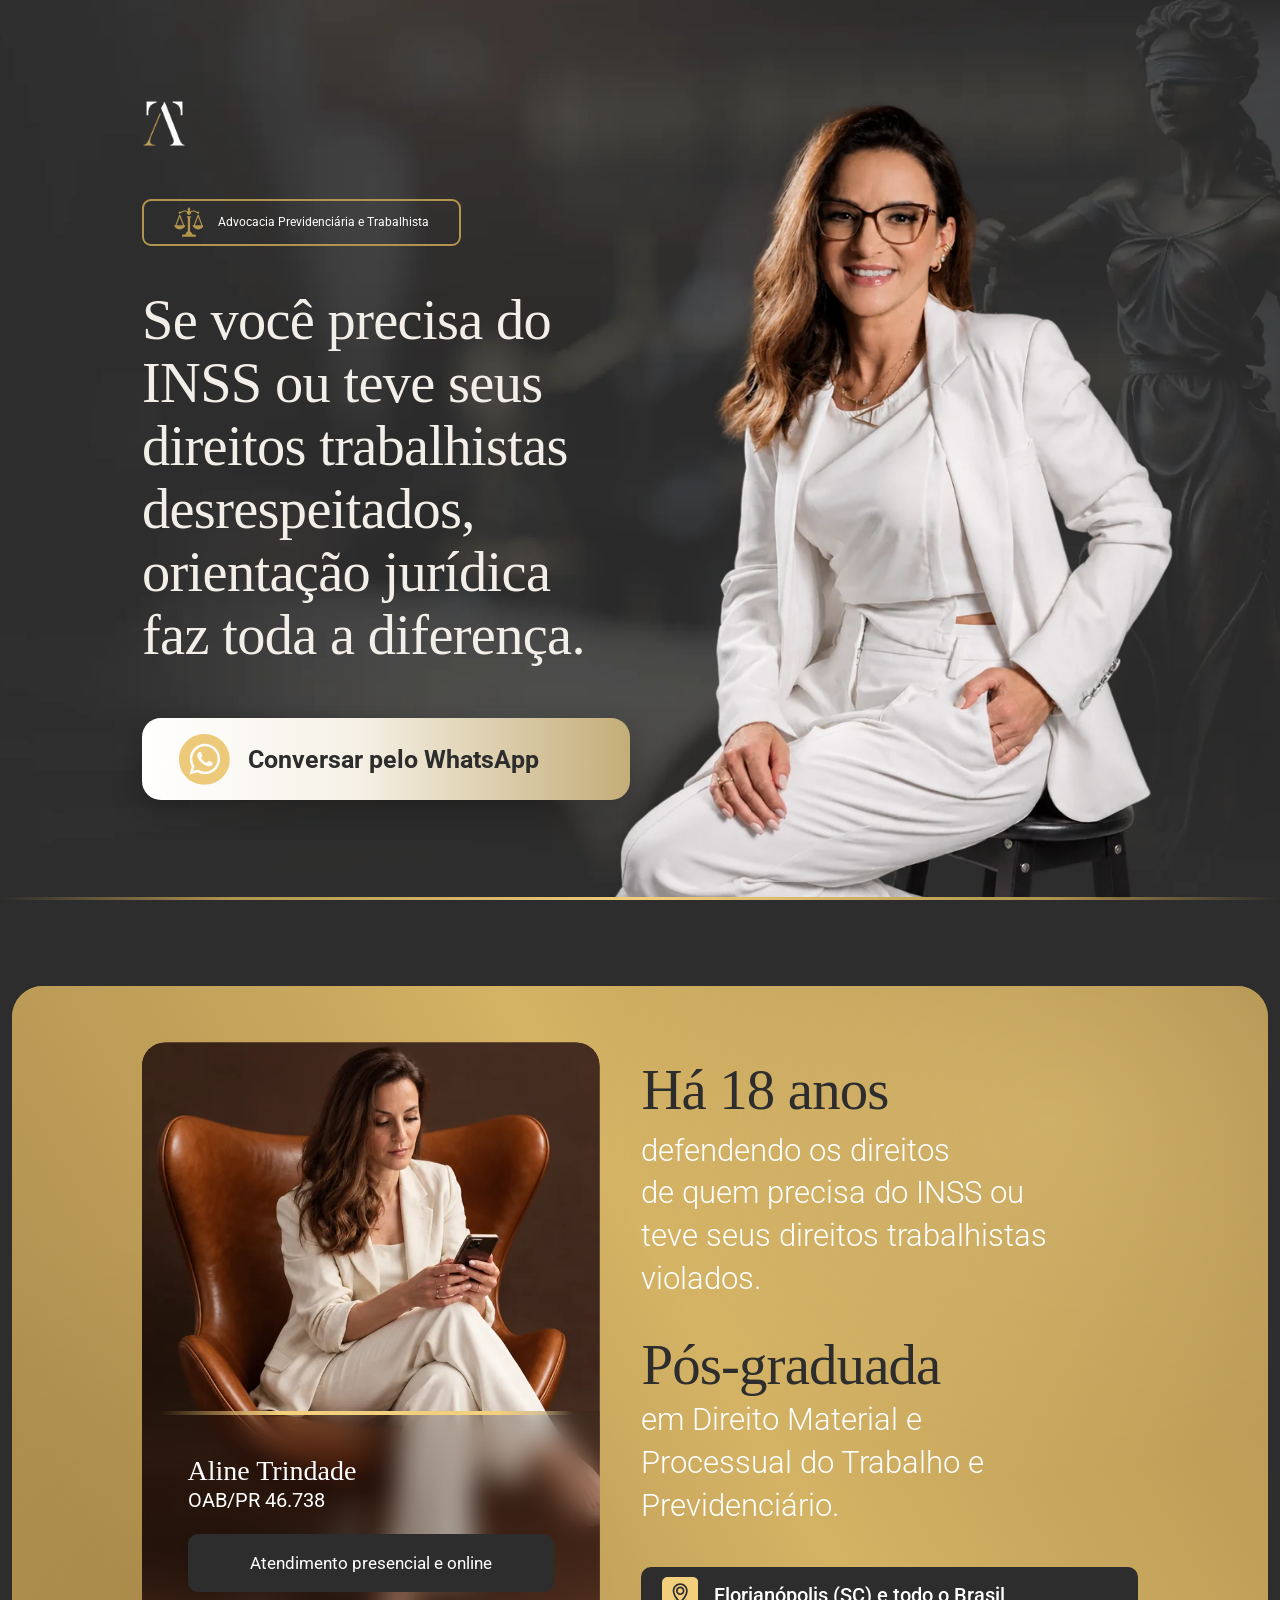
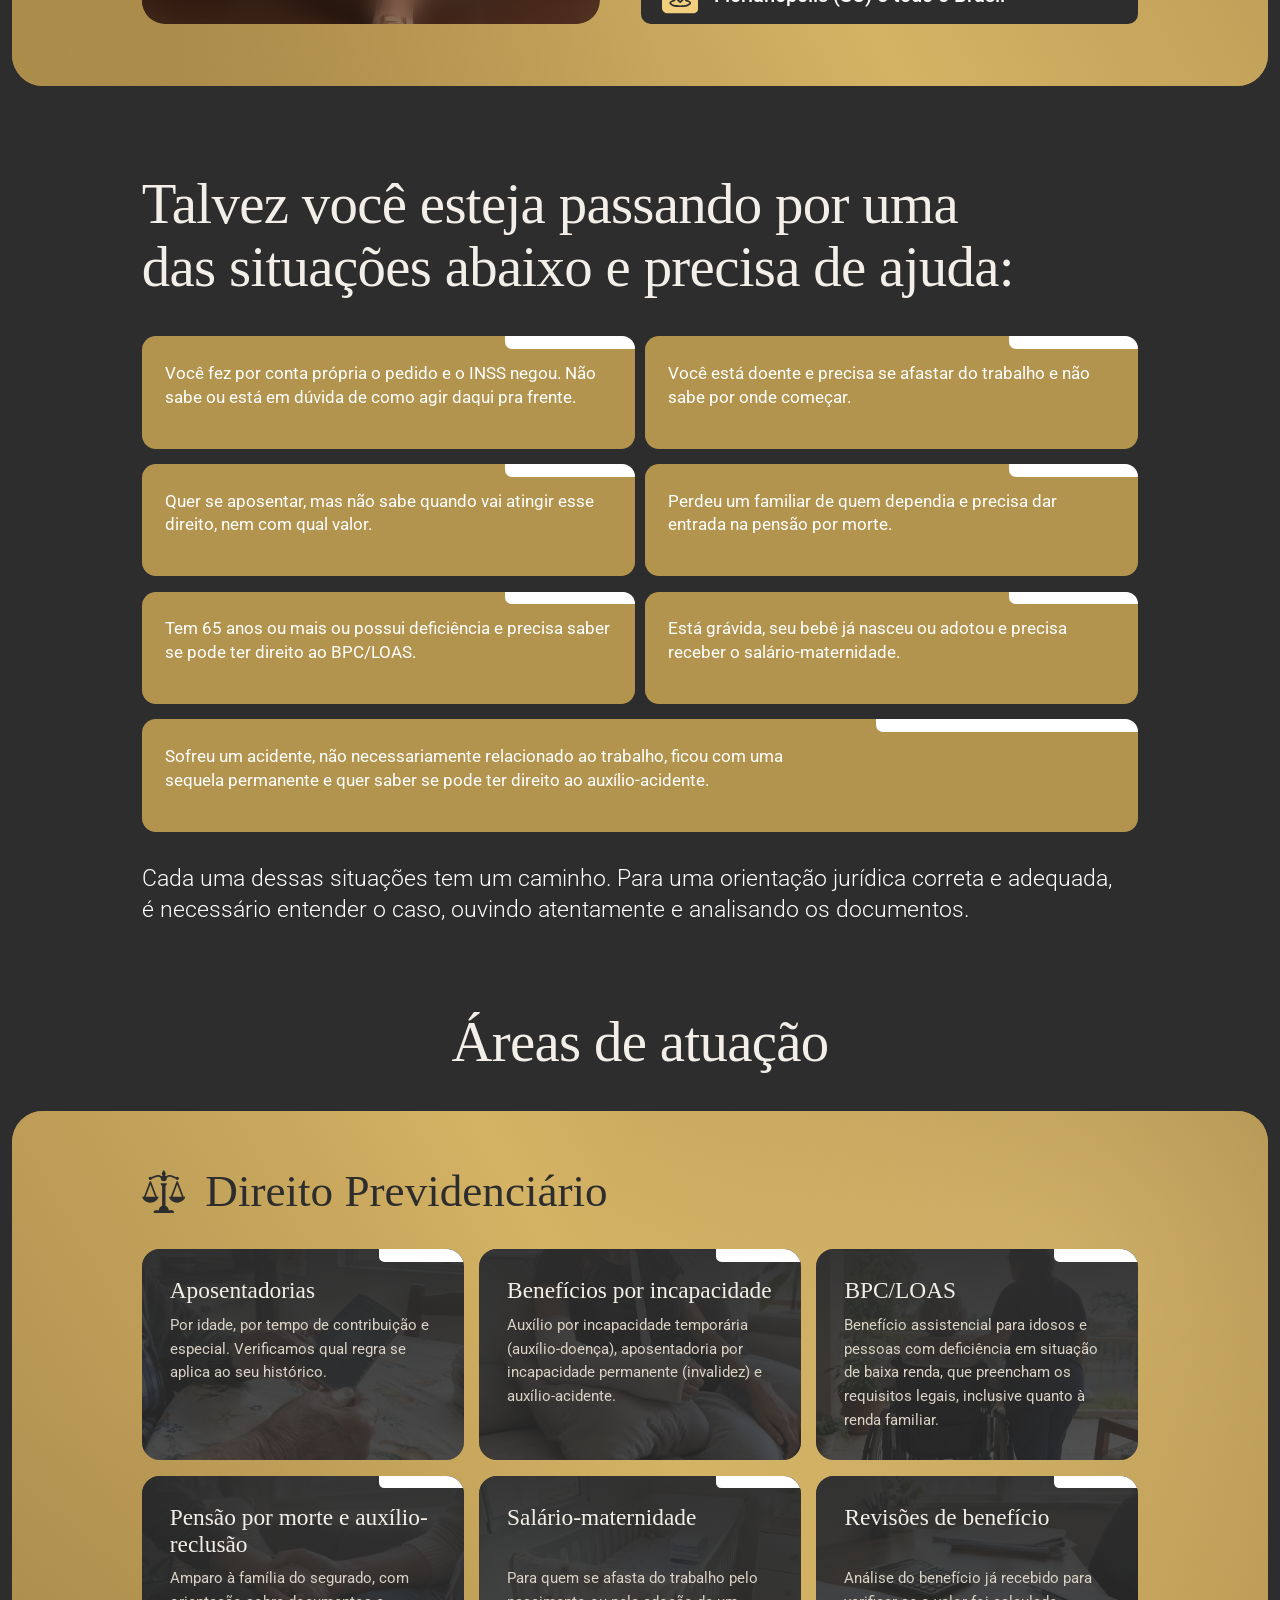
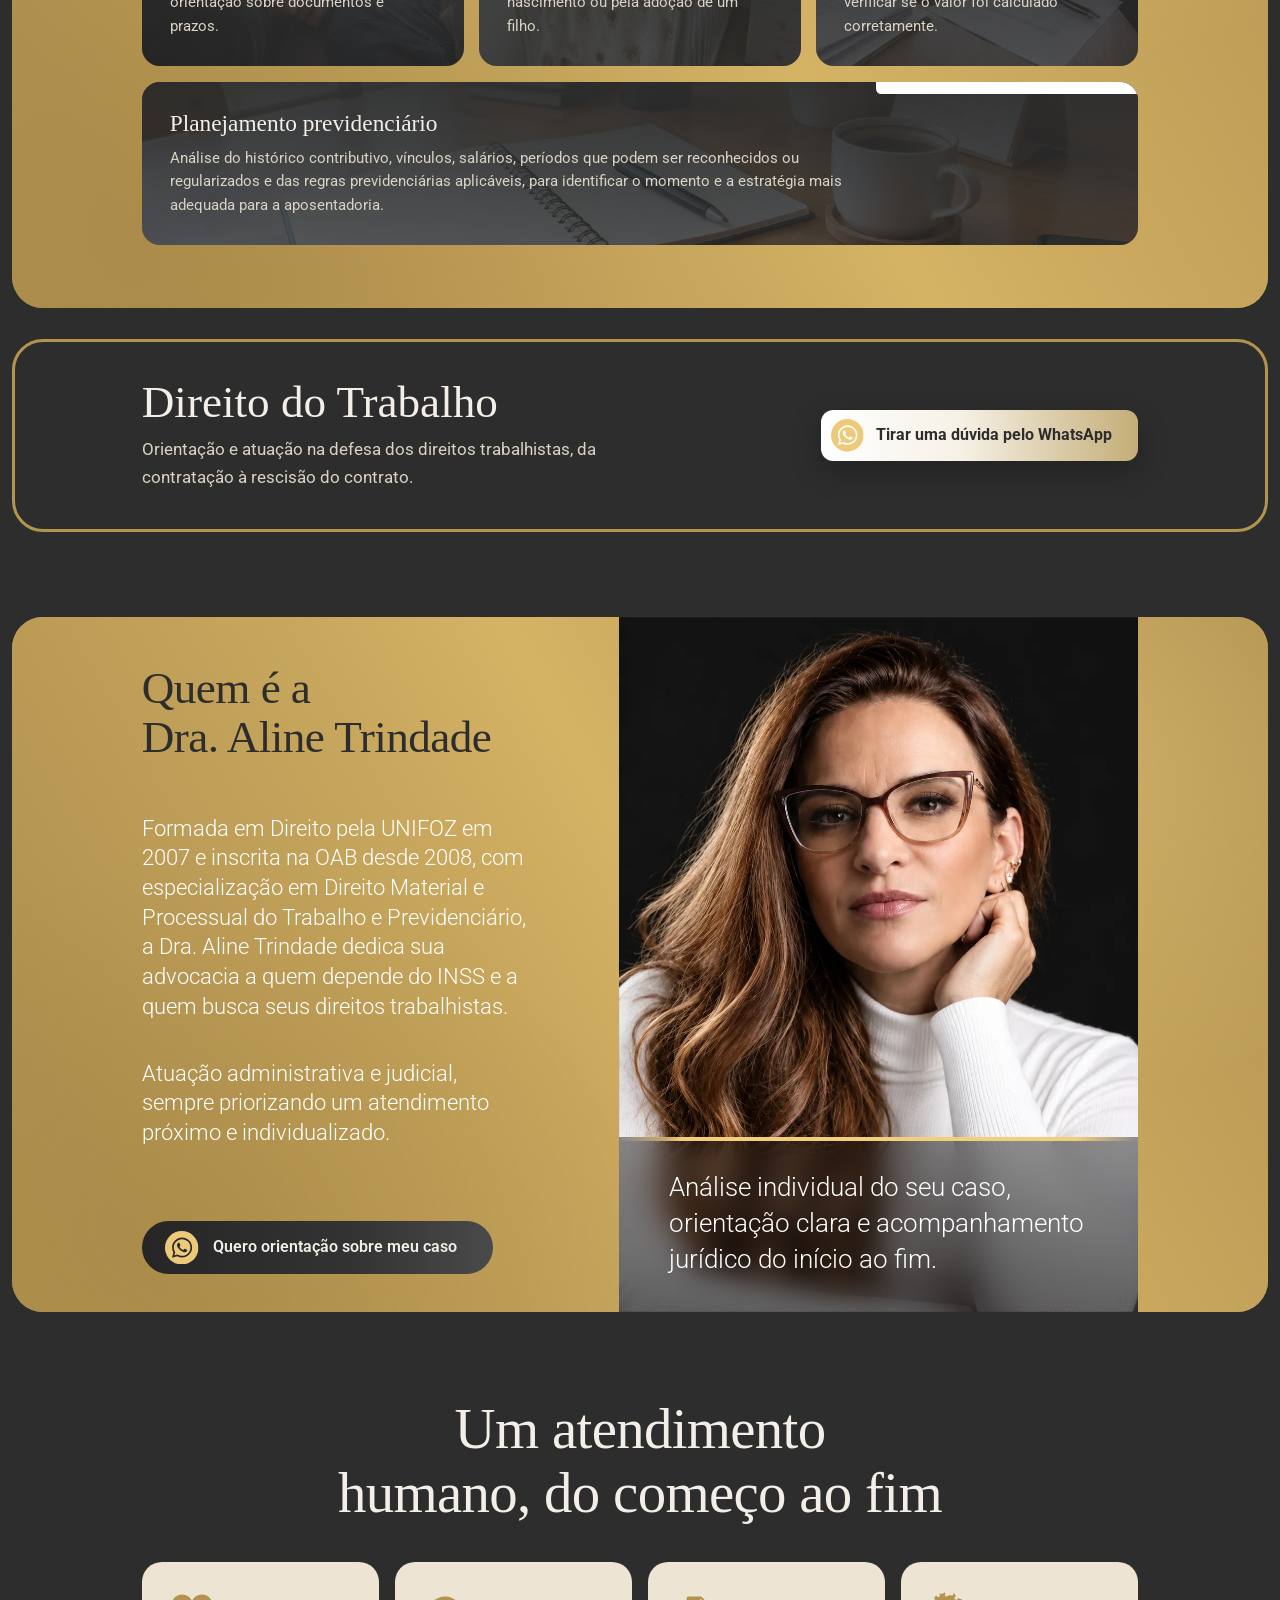
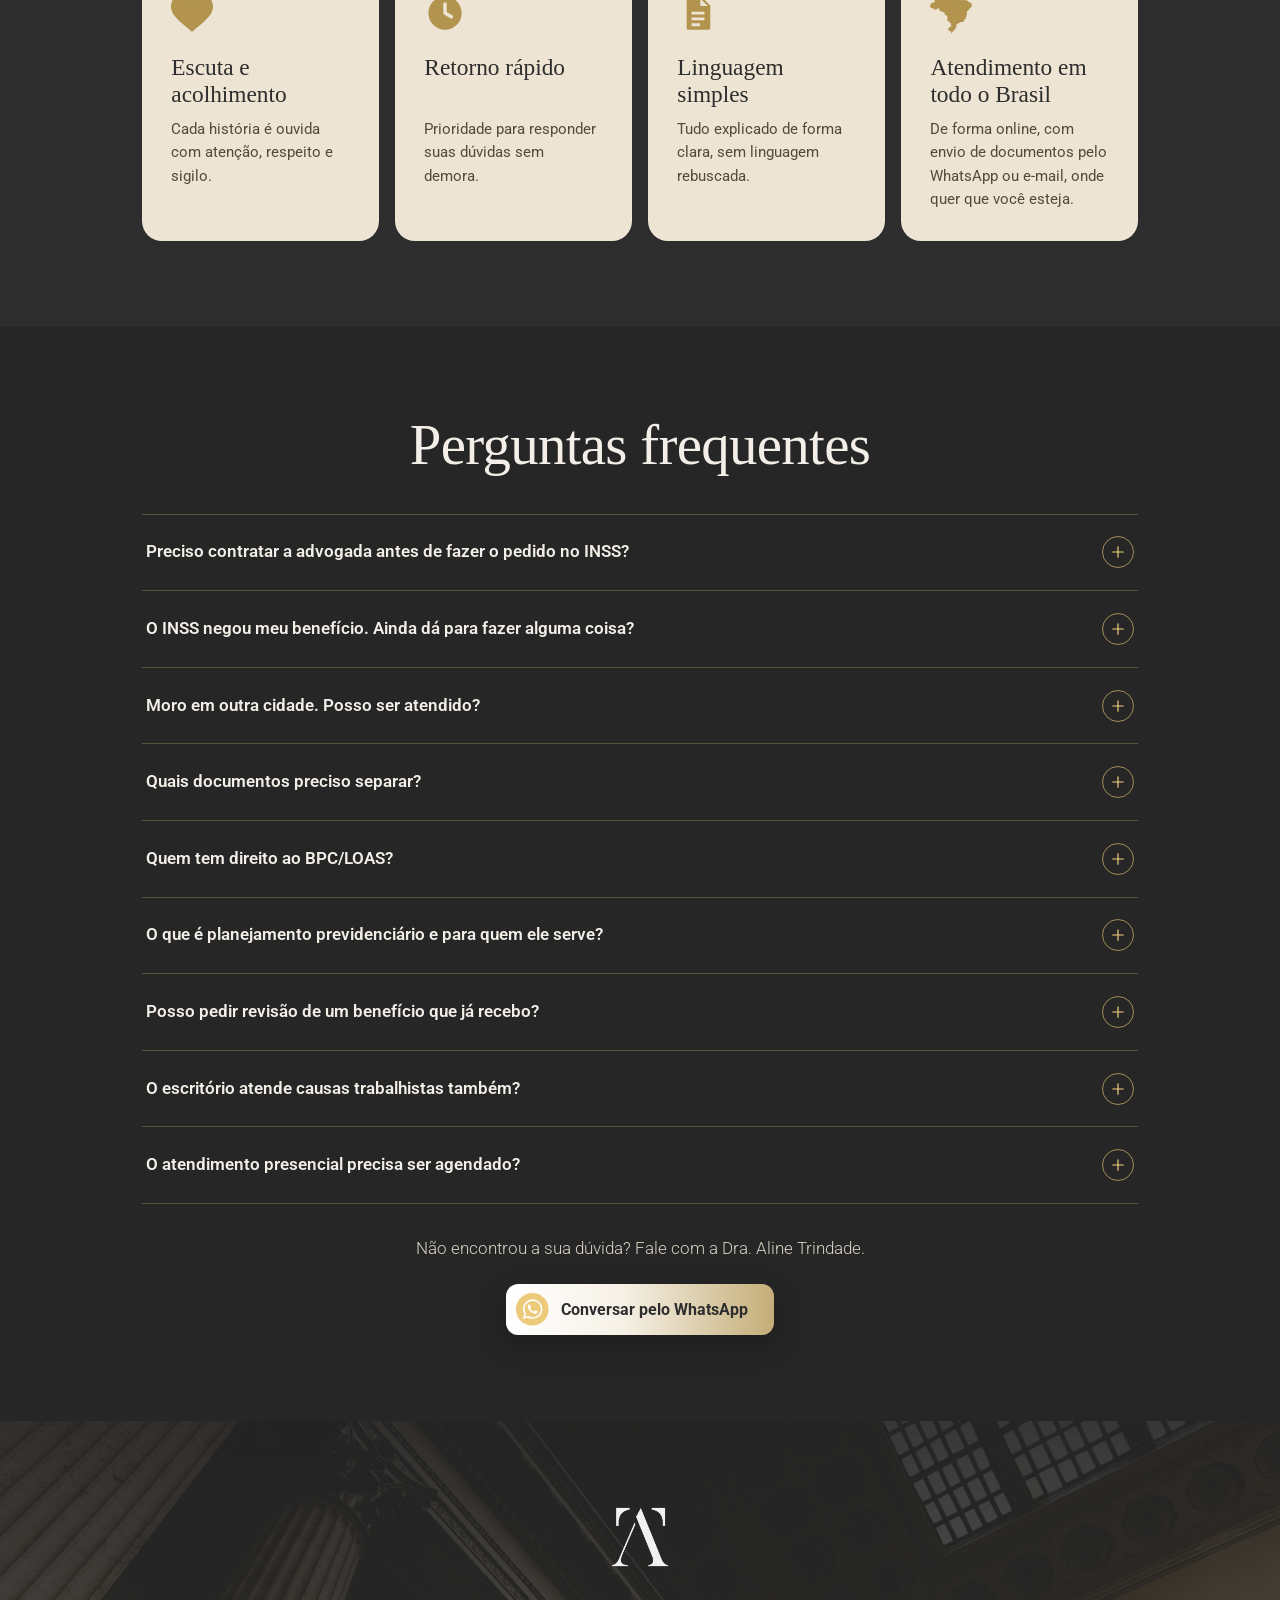
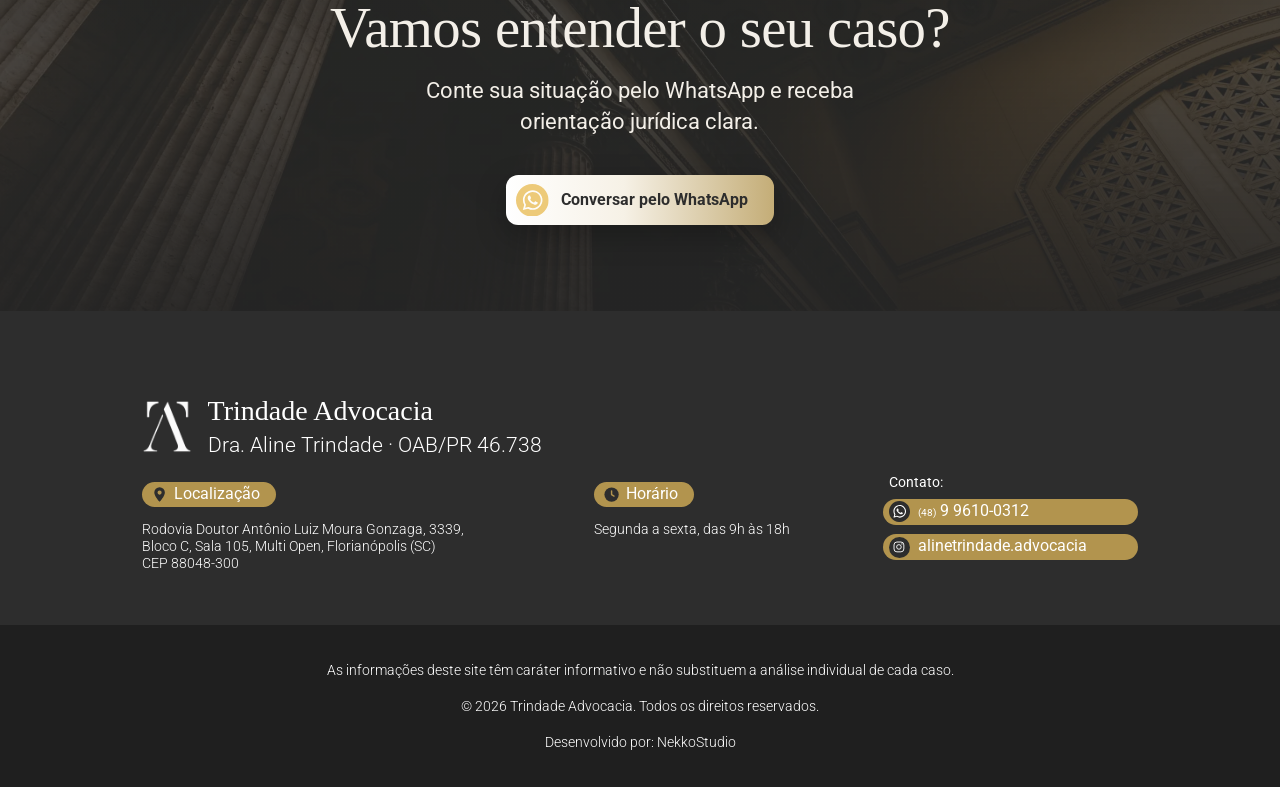
==== commit 6f1263a6: "Logo com a perninha dourada, grupo da hero centralizado e menu de volta no celular - Ícone "A" branc" ====
--- a/index.html
+++ b/index.html
@@ -17,7 +17,7 @@
   <link rel="preconnect" href="https://fonts.gstatic.com" crossorigin>
   <link href="https://fonts.googleapis.com/css2?family=Old+Standard+TT:ital,wght@0,400;0,700;1,400&family=Roboto:wght@300..700&display=swap" rel="stylesheet">
   <link rel="preload" as="image" href="img/aline-hero.webp?v=20261119-4" type="image/webp">
-  <link rel="stylesheet" href="css/style.css?v=20261119-27">
+  <link rel="stylesheet" href="css/style.css?v=20261119-30">
 </head>
 <body>
 
@@ -47,7 +47,7 @@
     <a class="topo__logo" href="#inicio" aria-label="Trindade Advocacia, início">
       <picture>
         <!-- no celular o cabeçalho fica sobre a foto escura: logo toda branca -->
-        <source media="(max-width: 900px)" srcset="img/logo-a-branca.png">
+        <source media="(max-width: 900px)" srcset="img/logo-a-perna-dourada.png?v=2">
         <img src="img/logo-a-menu.png" alt="Trindade Advocacia" width="228" height="240">
       </picture>
     </a>
@@ -70,6 +70,7 @@
 
 <!-- ============ 1. HERO ============ -->
 <section class="hero" id="inicio">
+  <img class="hero__logo" src="img/logo-a-perna-dourada.png?v=2" alt="Trindade Advocacia" width="228" height="240">
   <div class="container hero__grade">
     <div class="hero__texto">
       <p class="selo-area"><svg class="selo-area__icone"><use href="#i-balanca"/></svg>Advocacia Previdenciária e Trabalhista</p>
--- a/css/style.css
+++ b/css/style.css
@@ -193,16 +193,24 @@
   background: url("../img/fundo-justica.webp?v=2") no-repeat calc(50% + 149.5 * var(--u)) calc(-167 * var(--u)) / calc(2257 * var(--u)) auto;
   background-color: var(--grafite);
 }
-/* sem a barra do menu no desktop e no celular (pedidos de 19/11); o HTML do cabeçalho continua na página, só escondido */
+/* sem a barra do menu no desktop (pedido de 19/11); no celular o cabeçalho voltou com o logo e o menu ☰ */
 html { scroll-padding-top: 0; }
-.topo { display: none !important; }
 /* desktop: a hero começa no topo da página e guarda, em cima, a mesma altura do antigo cabeçalho,
    para o conteúdo continuar no mesmo lugar e a hero inteira caber na tela */
 @media (min-width: 901px) {
+  .topo { display: none !important; }
   .hero {
     padding-top: var(--topo-h);
     background-position: calc(50% + 149.5 * var(--u)) calc(var(--topo-h) - 167 * var(--u));
   }
+}
+/* logo branco no topo esquerdo da hero (19/11), no lugar onde ficava o do cabeçalho: alinhado com o início do
+   conteúdo e centralizado na faixa de cima da hero */
+.hero__logo {
+  position: absolute; z-index: 4;
+  left: calc((100% - var(--cw)) / 2);
+  top: calc(128 * var(--u)); /* grupo (logo, etiqueta, título e botão) centralizado na altura da hero */
+  height: calc(var(--topo-h) * 0.72); width: auto;
 }
 .hero__grade {
   container-type: inline-size;
@@ -212,7 +220,7 @@
 .hero__texto {
   position: relative; z-index: 3;
   width: 50.8cqw;
-  padding-top: 6.4cqw;
+  padding-top: 13.44cqw; /* desceu junto com o logo (19/11): o grupo fica centralizado na altura da hero */
 }
 /* etiqueta: ~63% da largura do título, como na referência */
 .selo-area {
@@ -991,6 +999,8 @@
   }
   .hero__grade { display: contents; }
 
+  /* no celular o logo fica no cabeçalho, ao lado do menu ☰ (o da hero só aparece no desktop) */
+  .hero__logo { display: none; }
   /* primeira foto da Aline, na posição da primeira versão, cortada no divisor dourado logo acima da etiqueta */
   .hero__foto {
     order: 1;
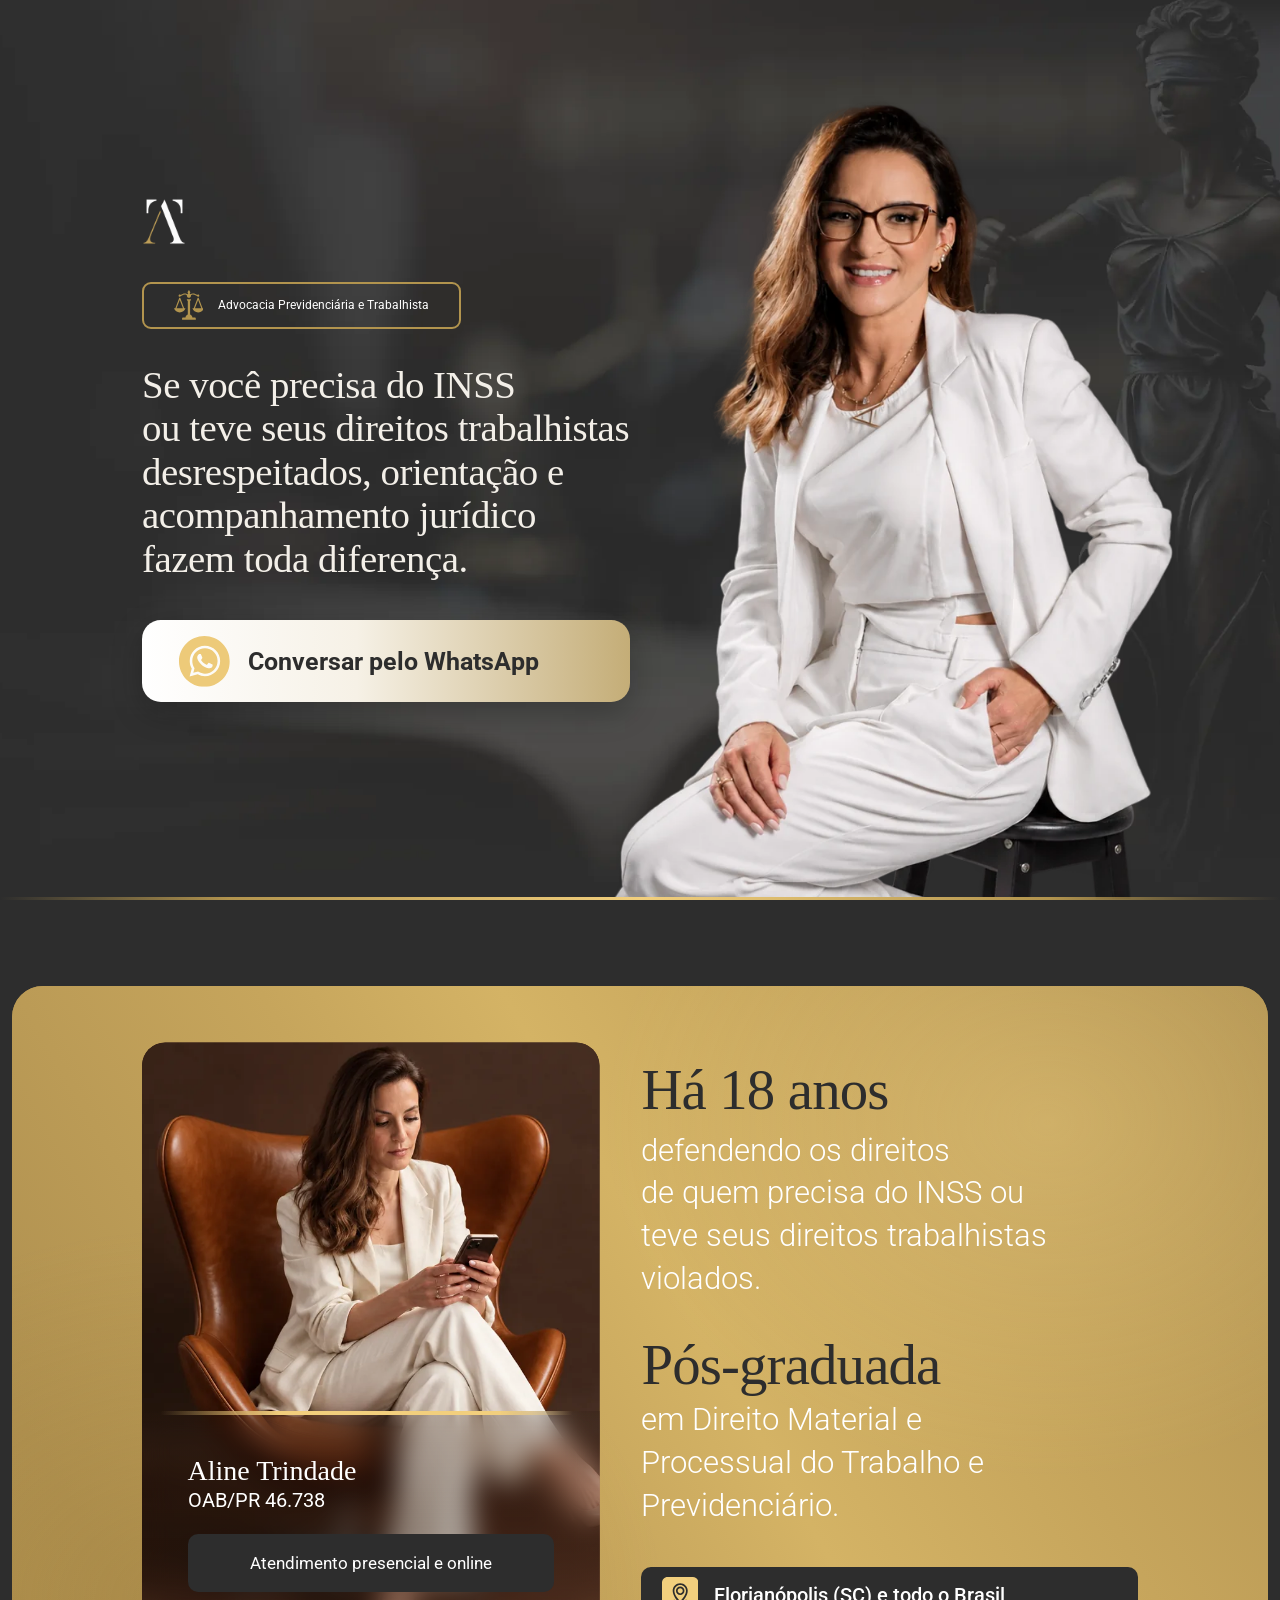
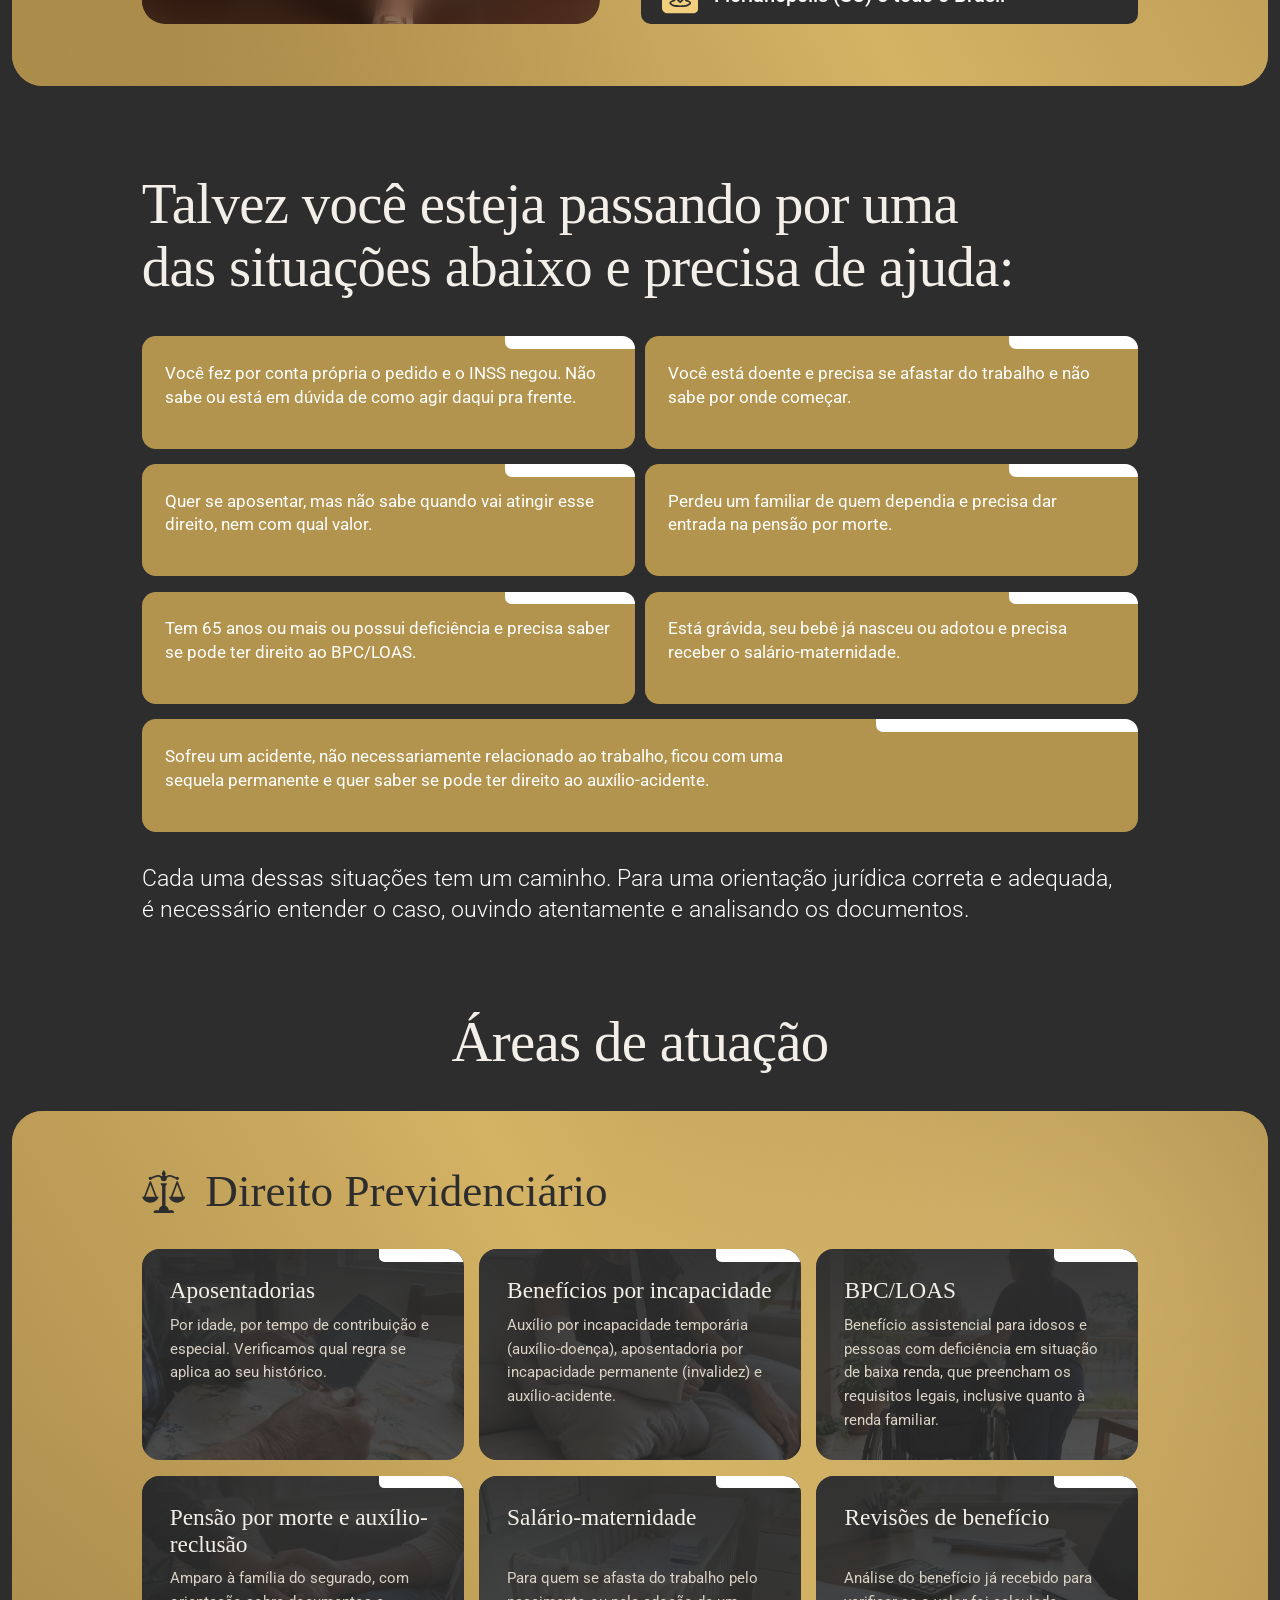
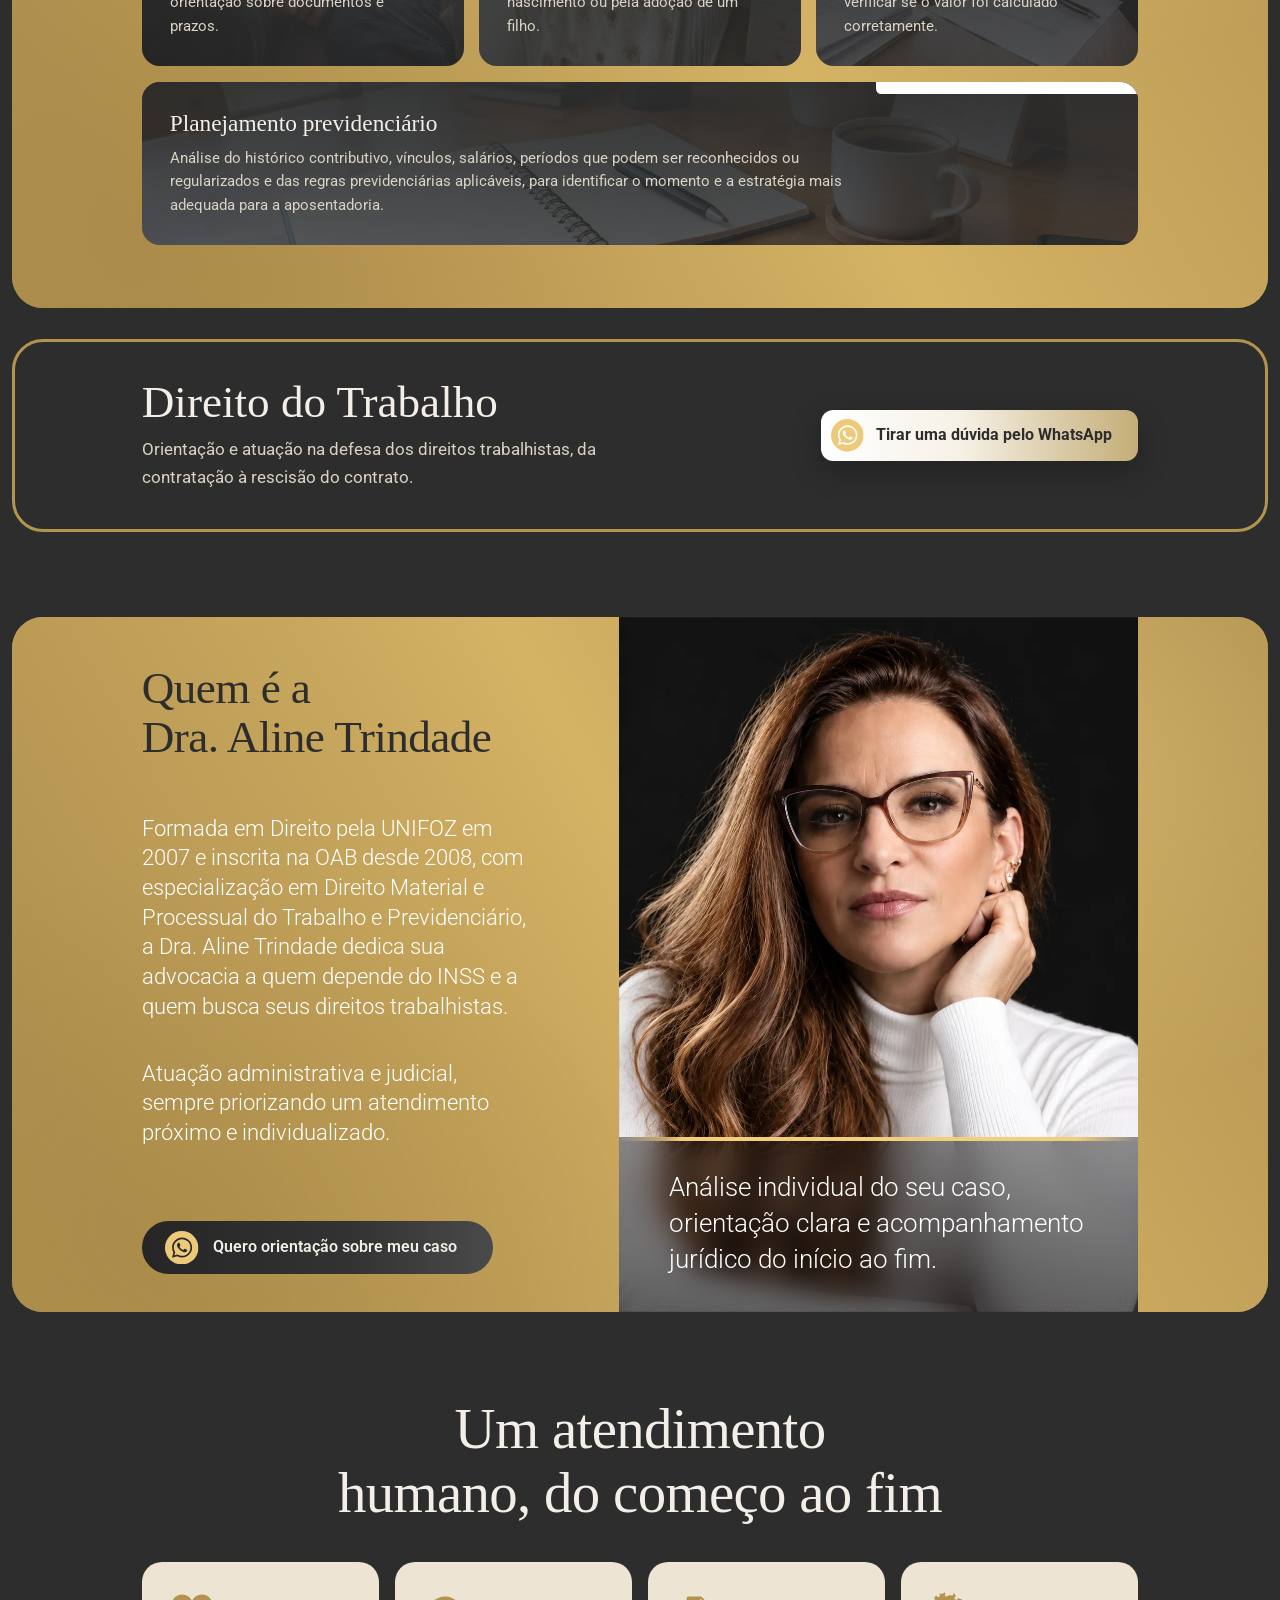
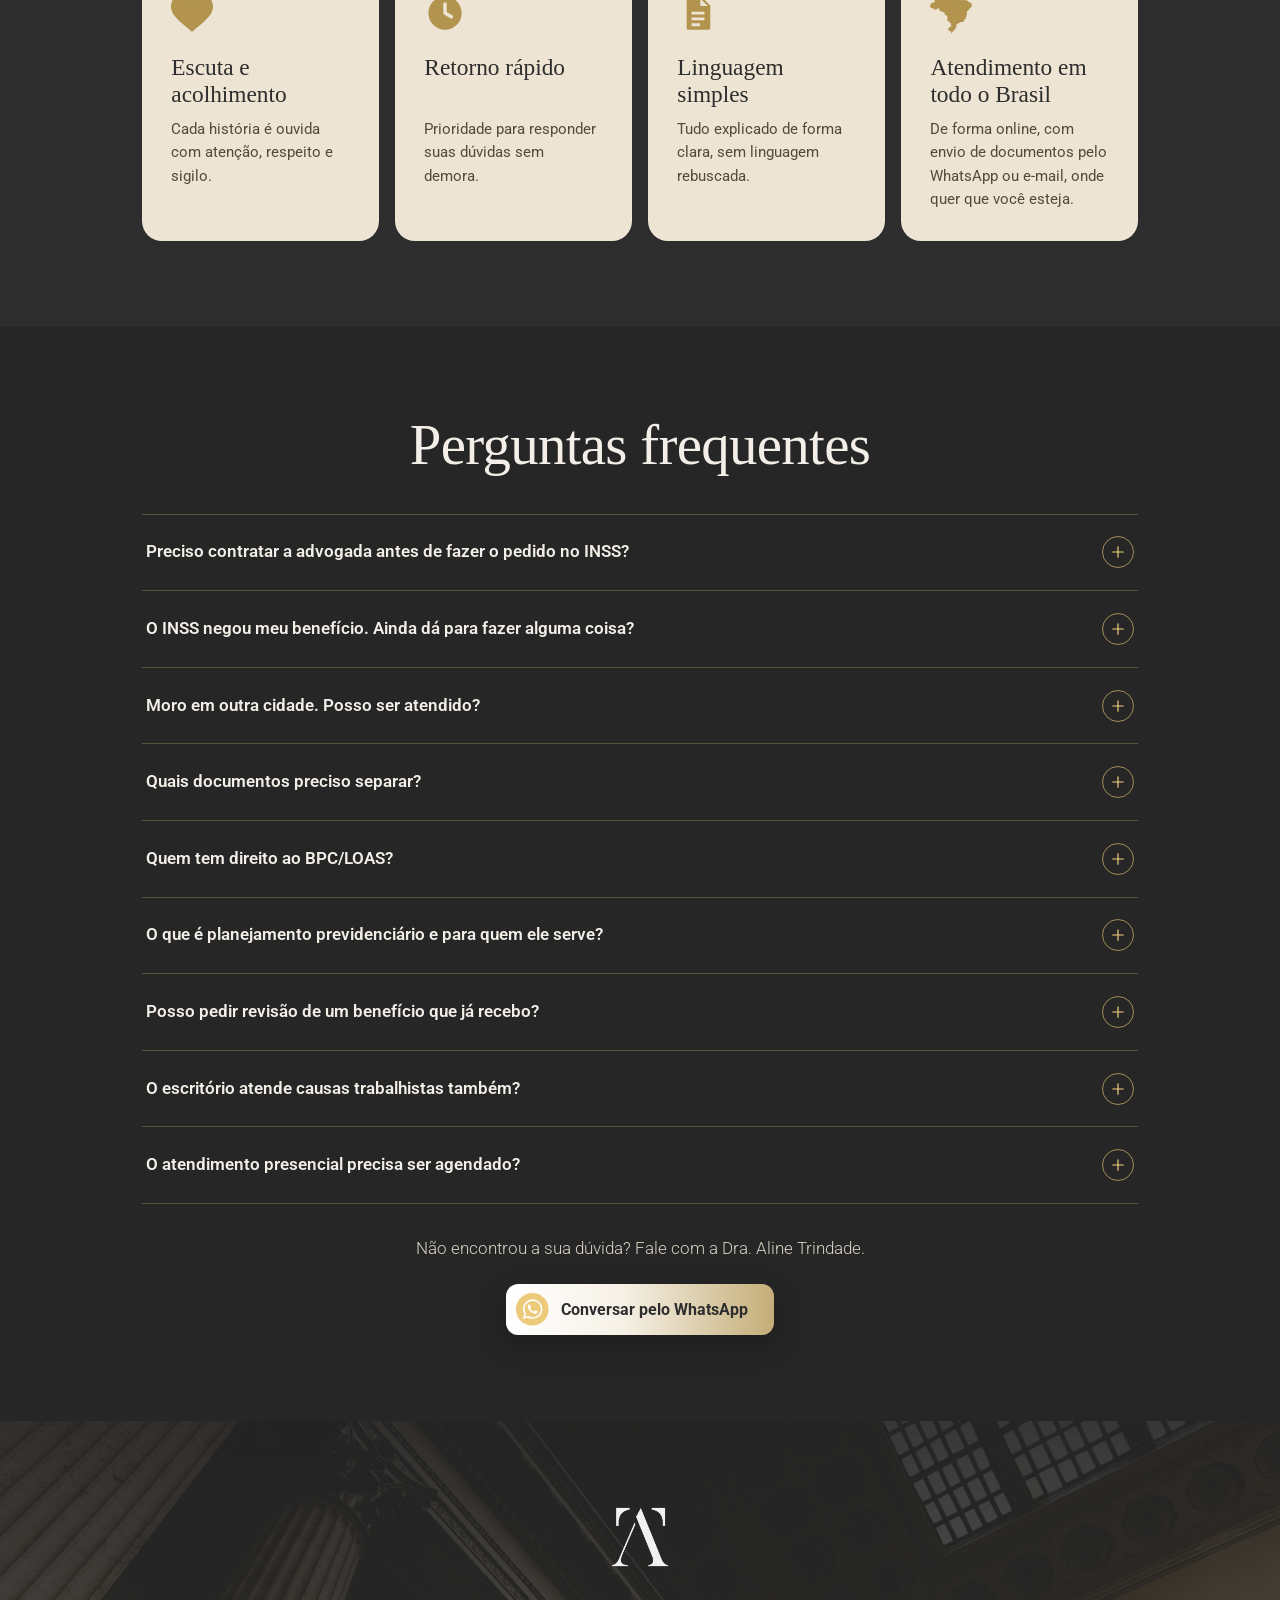
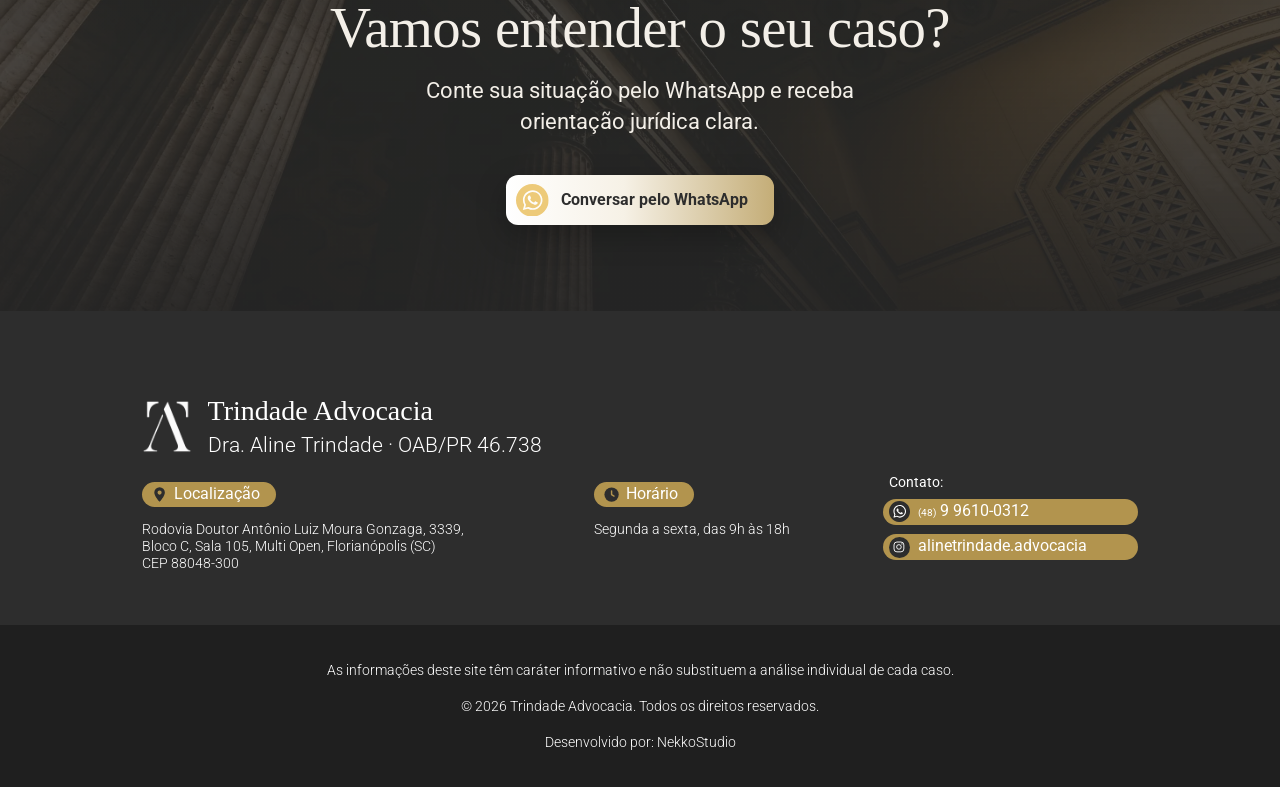
==== commit f795da7c: "Hero: título em 5 linhas com letra menor e grupo recentralizado "Se você precisa do INSS / ou teve s" ====
--- a/index.html
+++ b/index.html
@@ -17,7 +17,7 @@
   <link rel="preconnect" href="https://fonts.gstatic.com" crossorigin>
   <link href="https://fonts.googleapis.com/css2?family=Old+Standard+TT:ital,wght@0,400;0,700;1,400&family=Roboto:wght@300..700&display=swap" rel="stylesheet">
   <link rel="preload" as="image" href="img/aline-hero.webp?v=20261119-4" type="image/webp">
-  <link rel="stylesheet" href="css/style.css?v=20261119-30">
+  <link rel="stylesheet" href="css/style.css?v=20261119-34">
 </head>
 <body>
 
@@ -74,7 +74,7 @@
   <div class="container hero__grade">
     <div class="hero__texto">
       <p class="selo-area"><svg class="selo-area__icone"><use href="#i-balanca"/></svg>Advocacia Previdenciária e Trabalhista</p>
-      <h1 class="hero__titulo">Se você precisa do<br class="quebra"> INSS<br class="quebra-m"> ou teve seus<br class="quebra"> direitos trabalhistas<br class="quebra"><br class="quebra-m"> desrespeitados,<br class="quebra"> orientação<br class="quebra-m"> jurídica<br class="quebra"> faz toda a diferença.</h1>
+      <h1 class="hero__titulo">Se você precisa do INSS<br> ou teve seus direitos trabalhistas<br> desrespeitados, orientação e<br> acompanhamento jurídico<br> fazem toda diferença.</h1>
       <a class="btn-claro" href="https://wa.me/5548996100312?text=Ol%C3%A1%2C%20Dra.%20Aline!%20Vim%20pelo%20site%20e%20gostaria%20de%20falar%20sobre%20o%20meu%20caso." target="_blank" rel="noopener">
         <span class="btn-claro__icone"><svg><use href="#i-whats"/></svg></span>
         Conversar pelo WhatsApp
--- a/css/style.css
+++ b/css/style.css
@@ -209,7 +209,7 @@
 .hero__logo {
   position: absolute; z-index: 4;
   left: calc((100% - var(--cw)) / 2);
-  top: calc(128 * var(--u)); /* grupo (logo, etiqueta, título e botão) centralizado na altura da hero */
+  top: calc(253.9 * var(--u)); /* grupo (logo, etiqueta, título de 5 linhas e botão) centralizado na altura da hero */
   height: calc(var(--topo-h) * 0.72); width: auto;
 }
 .hero__grade {
@@ -220,7 +220,7 @@
 .hero__texto {
   position: relative; z-index: 3;
   width: 50.8cqw;
-  padding-top: 13.44cqw; /* desceu junto com o logo (19/11): o grupo fica centralizado na altura da hero */
+  padding-top: 21.75cqw; /* 40px (em 1903) abaixo do logo; o grupo fica centralizado na altura da hero */
 }
 /* etiqueta: ~63% da largura do título, como na referência */
 .selo-area {
@@ -235,16 +235,18 @@
   color: #fff;
 }
 .selo-area__icone { width: 3cqw; height: 3cqw; fill: var(--ouro); flex: none; }
-/* desktop: quebras fixas pedidas em 19/11 ("Se você precisa do / INSS ou teve seus / direitos trabalhistas /
-   desrespeitados, / orientação jurídica / faz toda a diferença."), alinhado à esquerda, sem justificar */
+/* quebras fixas pedidas em 19/11, iguais no desktop e no celular ("Se você precisa do INSS / ou teve seus direitos
+   trabalhistas / desrespeitados, orientação e / acompanhamento jurídico / fazem toda diferença."), alinhado à
+   esquerda, sem justificar. No desktop a linha mais longa termina antes do braço da Aline, sem quebrar de novo */
 .hero__titulo {
-  margin-top: 4.3cqw;
+  margin-top: 3.44cqw;
   font-family: var(--serif); font-weight: 400; font-variation-settings: "opsz" 96;
-  font-size: 5.66cqw; line-height: 1.12; letter-spacing: -0.012em;
+  font-size: 3.9cqw; line-height: 1.12; letter-spacing: -0.012em;
+  white-space: nowrap;
   color: var(--claro);
 }
 .hero .btn-claro {
-  margin-top: 5.1cqw;
+  margin-top: 4cqw;
   width: 49cqw; min-height: 8.2cqw;
   font-size: 2.55cqw;
   border-radius: 1.9cqw;
@@ -1039,8 +1041,8 @@
     font-size: max(10px, 3vw);
   }
   .selo-area__icone { width: max(20px, 5.9vw); height: max(20px, 5.9vw); }
-  /* título e apoio num bloco só (19/11); quebras do celular: "…do INSS / …trabalhistas / desrespeitados, orientação / jurídica faz toda a diferença." */
-  .hero__titulo { margin-top: max(14px, 3.4vw); font-size: max(1.3rem, 5.6vw); line-height: 1.12; }
+  /* título num bloco só (19/11), com as mesmas quebras do desktop; aqui pode quebrar de novo se a tela for estreita */
+  .hero__titulo { margin-top: max(14px, 3.4vw); font-size: max(1.3rem, 5.6vw); line-height: 1.12; white-space: normal; }
   .hero .btn-claro {
     width: 100%; max-width: none; min-height: max(48px, 9.8vw);
     margin-top: max(20px, 6.2vw);
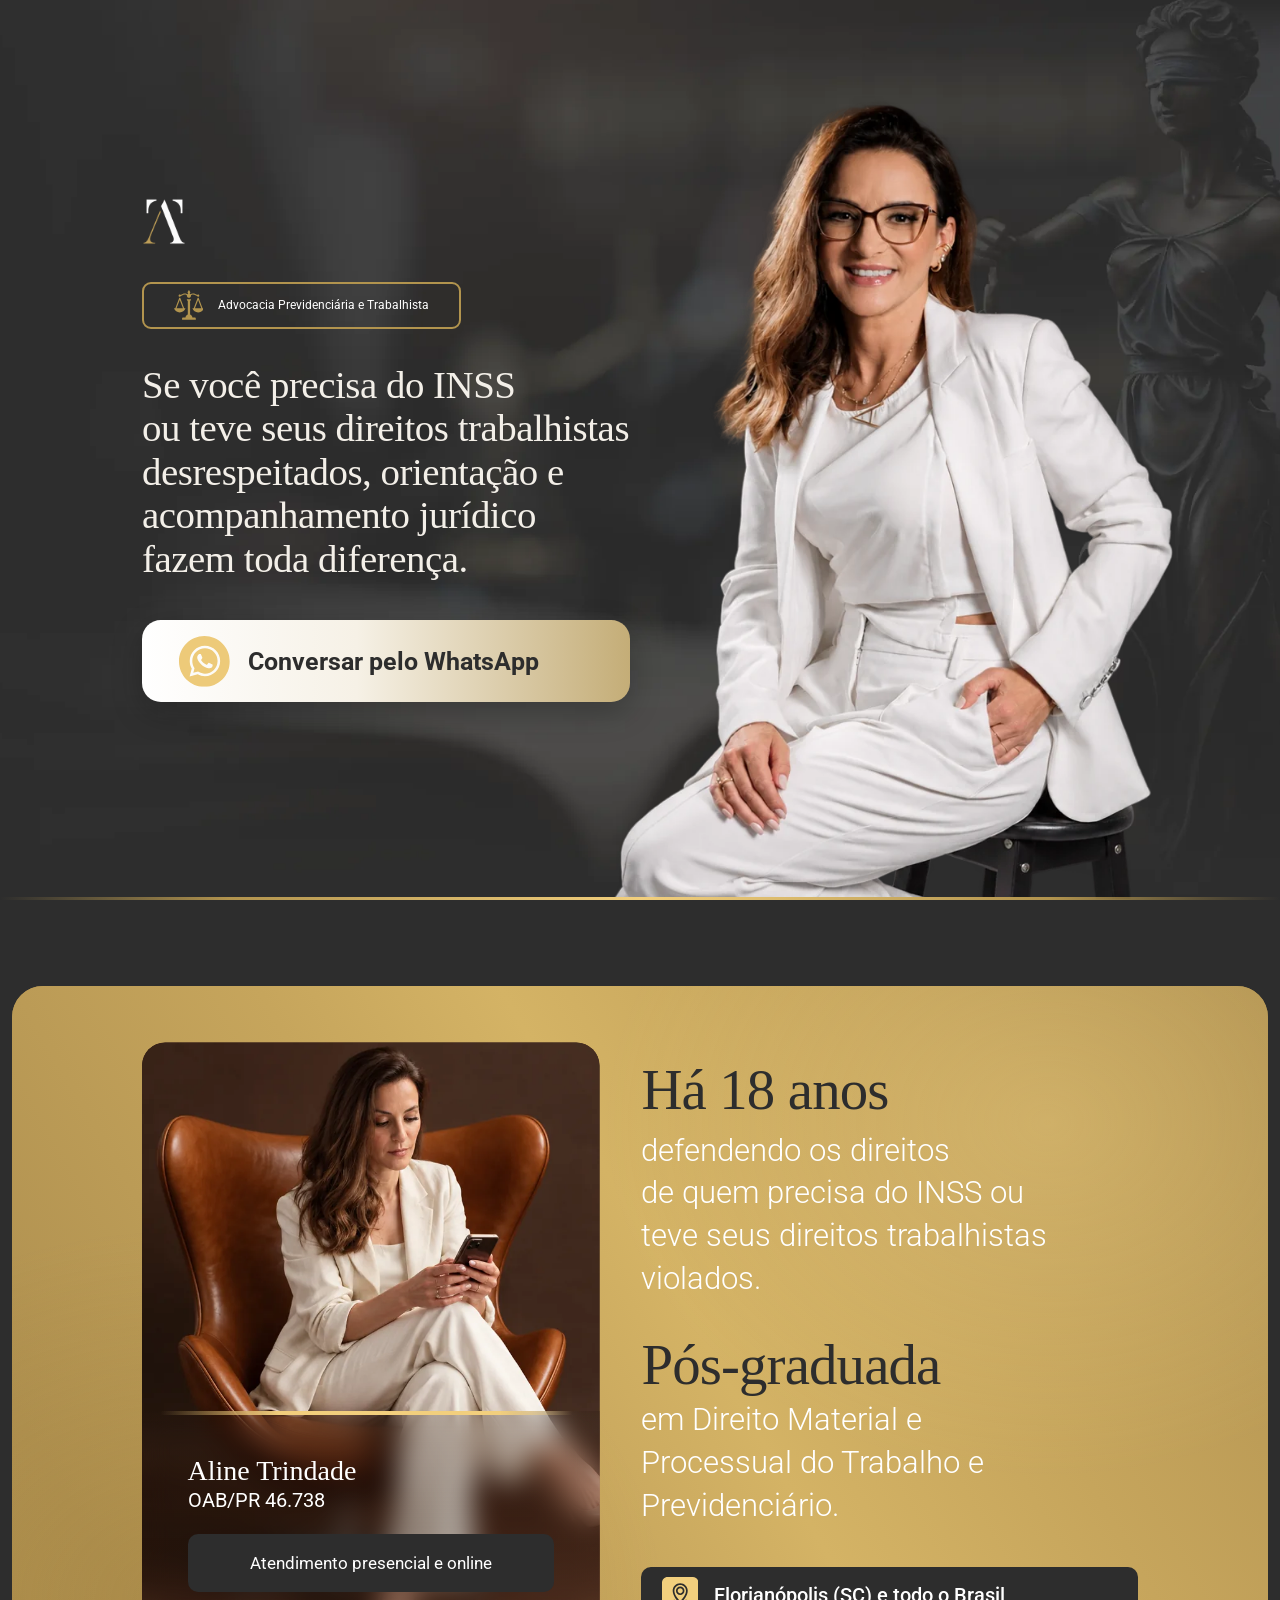
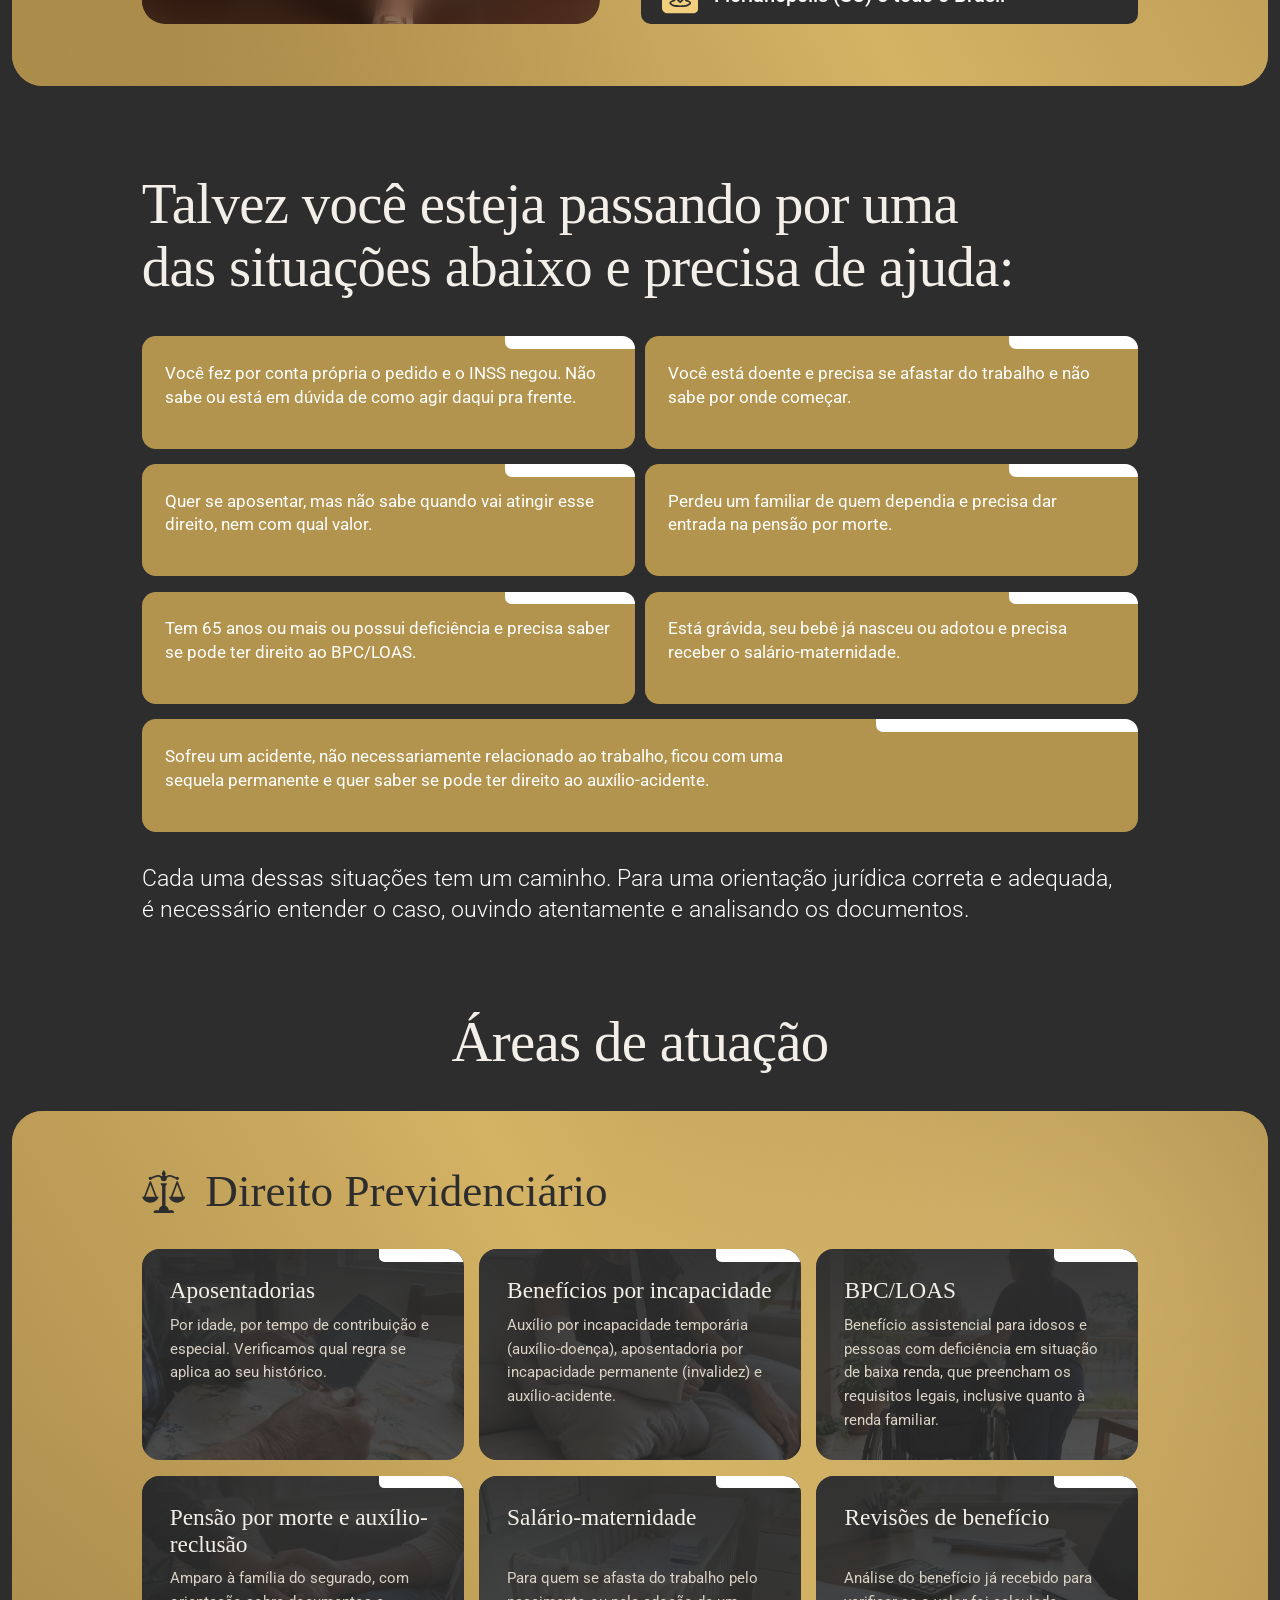
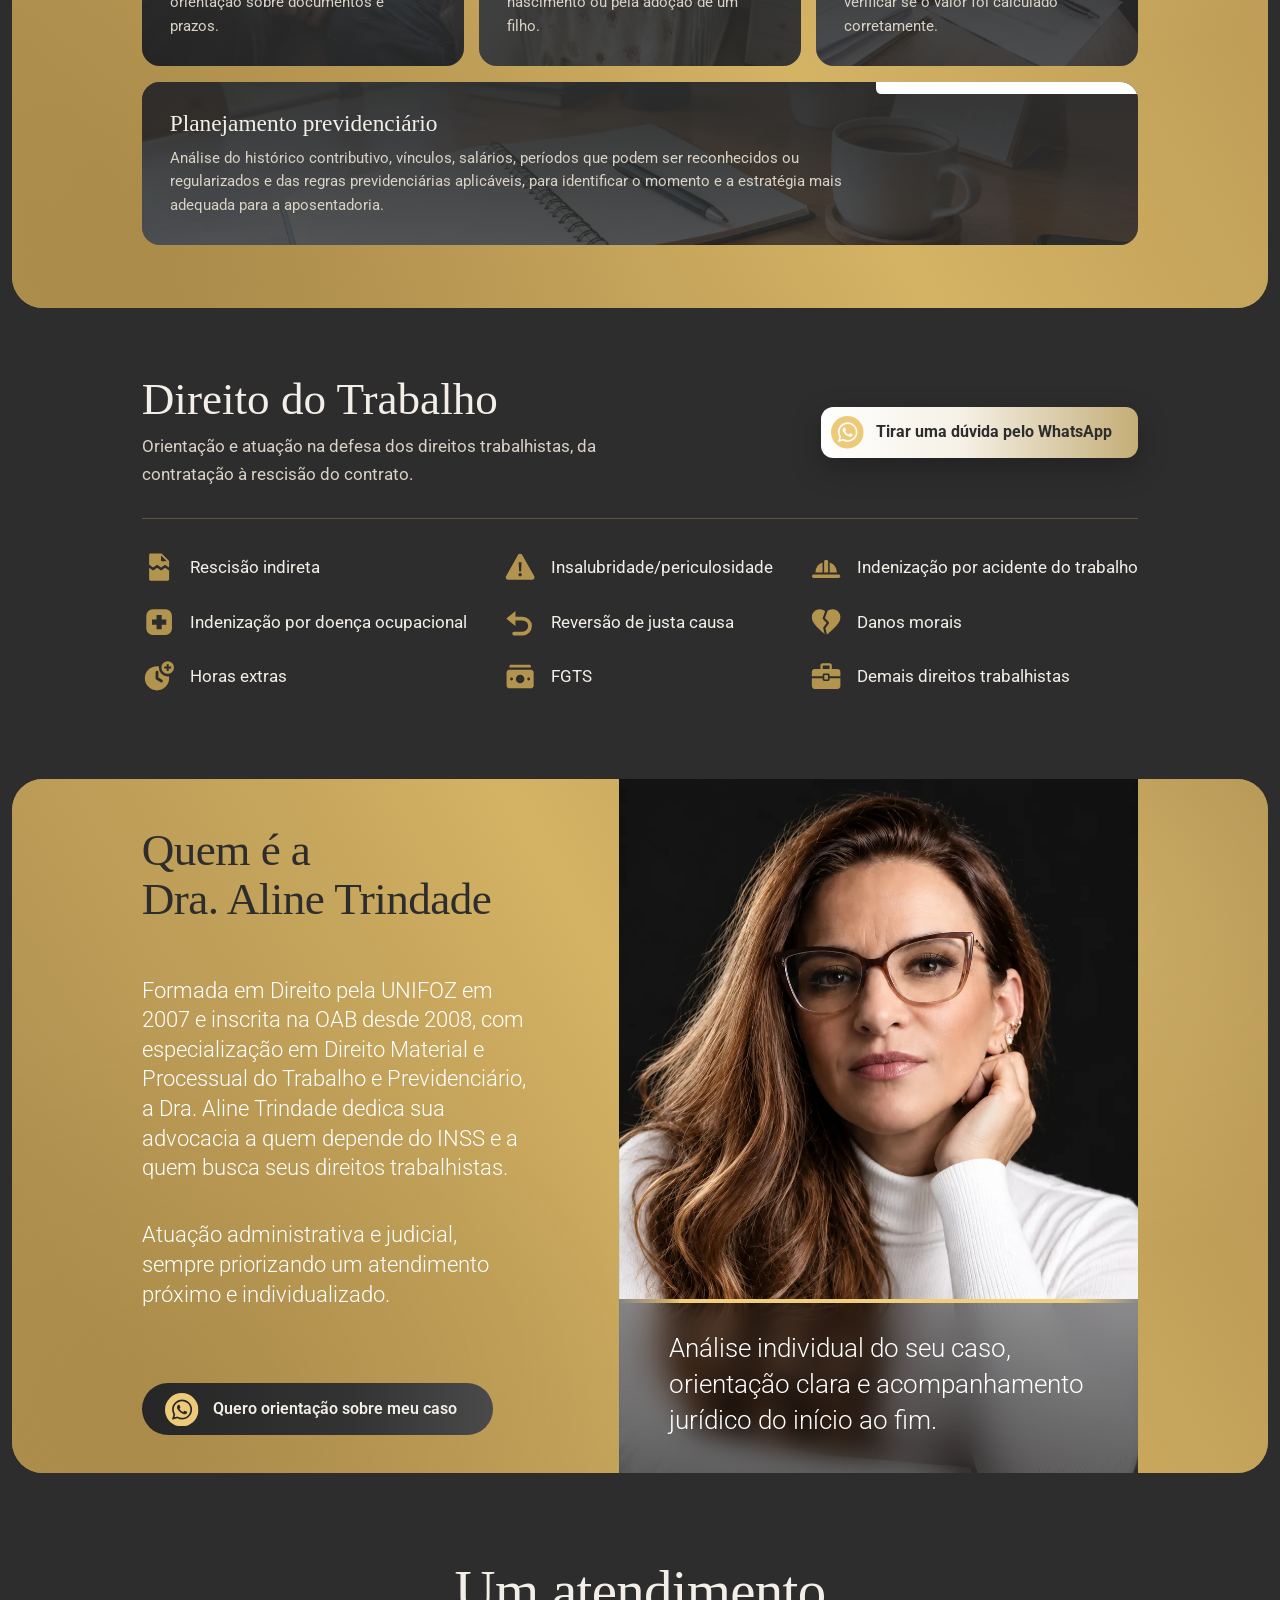
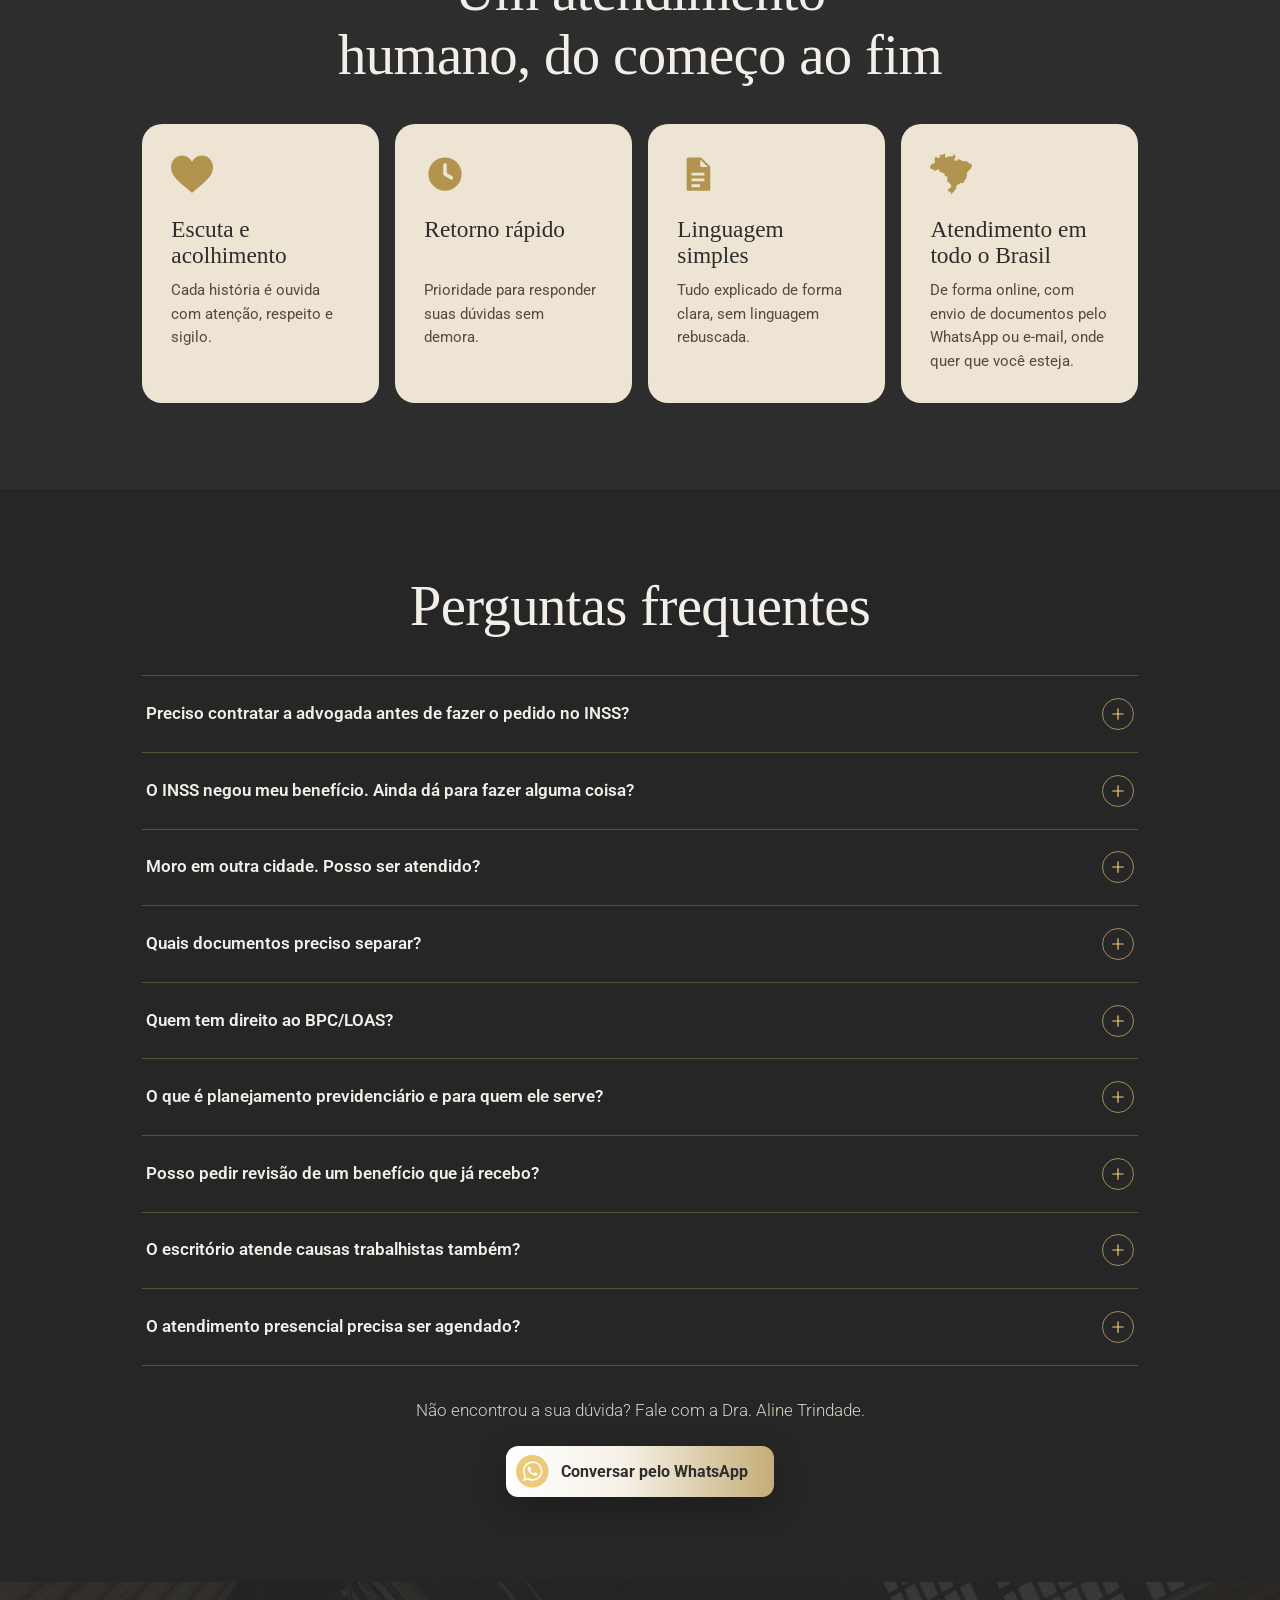
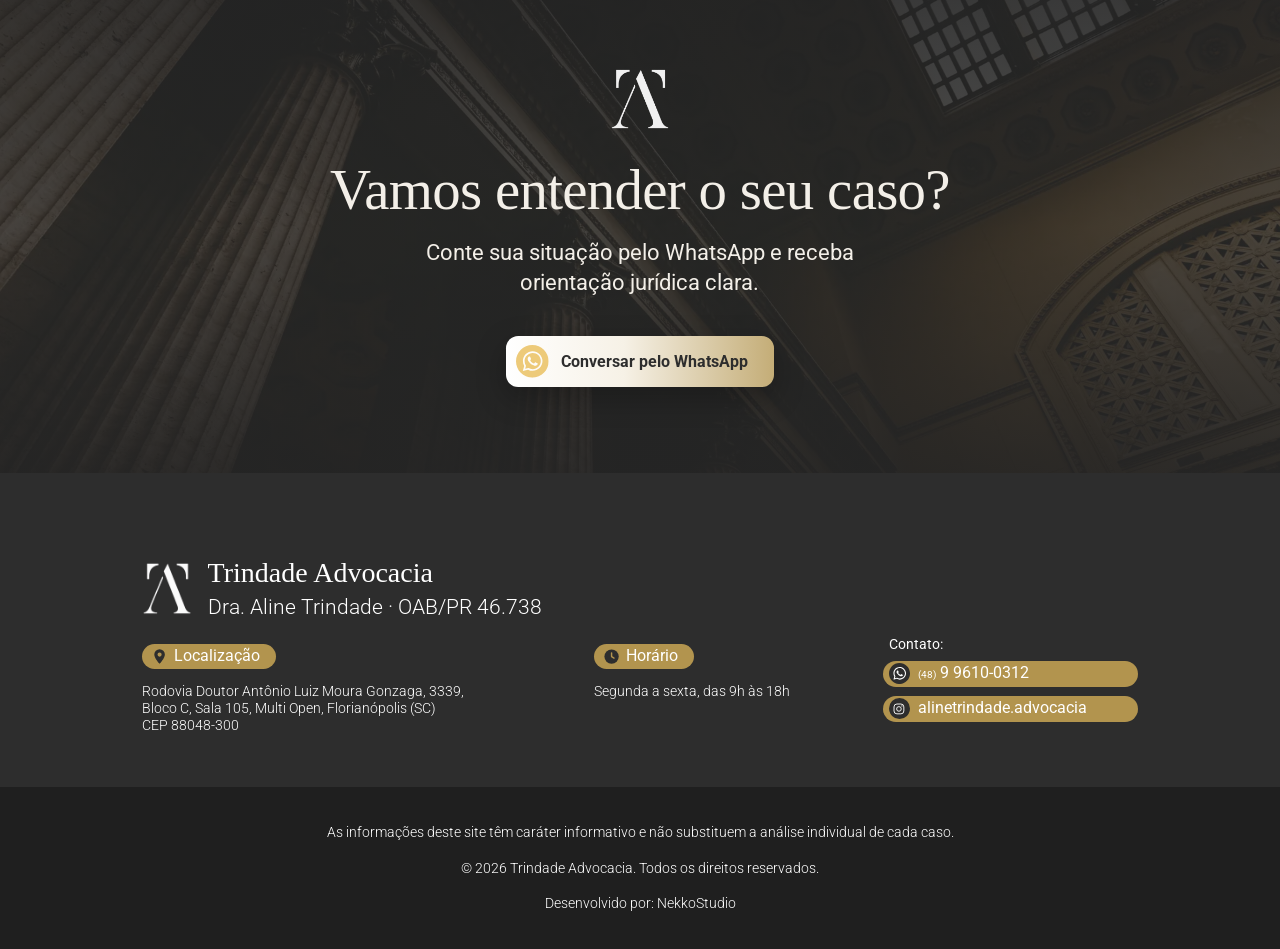
==== commit 6bf3a488: "Direito do Trabalho: lista das causas com ícones e sem o quadro em volta Nove causas trabalhistas, c" ====
--- a/index.html
+++ b/index.html
@@ -17,7 +17,7 @@
   <link rel="preconnect" href="https://fonts.gstatic.com" crossorigin>
   <link href="https://fonts.googleapis.com/css2?family=Old+Standard+TT:ital,wght@0,400;0,700;1,400&family=Roboto:wght@300..700&display=swap" rel="stylesheet">
   <link rel="preload" as="image" href="img/aline-hero.webp?v=20261119-4" type="image/webp">
-  <link rel="stylesheet" href="css/style.css?v=20261119-34">
+  <link rel="stylesheet" href="css/style.css?v=20261119-38">
 </head>
 <body>
 
@@ -37,6 +37,19 @@
   <mask id="m-relogio-cheio" maskUnits="userSpaceOnUse" x="0" y="0" width="24" height="24"><rect width="24" height="24" fill="#fff"/><path d="M12 6.8V12l3.4 2.1" fill="none" stroke="#000" stroke-width="2" stroke-linecap="round" stroke-linejoin="round"/></mask>
   <symbol id="i-relogio-cheio" viewBox="0 0 24 24"><circle cx="12" cy="12" r="10" mask="url(#m-relogio-cheio)"/></symbol>
   <symbol id="i-mais" viewBox="0 0 24 24"><path fill="none" stroke="currentColor" stroke-width="1.6" stroke-linecap="round" d="M12 5v14M5 12h14"/></symbol>
+  <!-- ícones das causas trabalhistas (19/11): cheios, com os detalhes vazados, como os do atendimento -->
+  <symbol id="i-t-rescisao" viewBox="0 0 24 24"><path fill-rule="evenodd" d="M6 2.5h7.8L19 7.7v4.6l-2.8-1.9-2.8 1.9-2.8-1.9-2.8 1.9L5 10.4V3.5c0-.6.4-1 1-1Zm7.3 1.3v3.4c0 .4.3.7.7.7h3.4Z"/><path d="M5 12.4l2.8 1.9 2.8-1.9 2.8 1.9 2.8-1.9 2.8 1.9v6.2c0 .6-.4 1-1 1H6c-.6 0-1-.4-1-1Z"/></symbol>
+  <symbol id="i-t-risco" viewBox="0 0 24 24"><path fill-rule="evenodd" d="M10.6 3.4c.6-1.1 2.2-1.1 2.8 0l8.5 15c.6 1.1-.2 2.4-1.4 2.4H3.5c-1.2 0-2-1.3-1.4-2.4ZM11 8.6h2l-.3 6.4h-1.4ZM12 16.2a1.2 1.2 0 1 1 0 2.4 1.2 1.2 0 0 1 0-2.4Z"/></symbol>
+  <symbol id="i-t-capacete" viewBox="0 0 24 24"><path d="M4.5 15.8a7.5 7.5 0 0 1 5-7.07V15.8ZM14.5 8.73a7.5 7.5 0 0 1 5 7.07h-5ZM10.6 15.8V8c0-.6.4-1 1-1h.8c.6 0 1 .4 1 1v7.8ZM3.3 17.2h17.4c.7 0 1.2.5 1.2 1.2s-.5 1.2-1.2 1.2H3.3c-.7 0-1.2-.5-1.2-1.2s.5-1.2 1.2-1.2Z"/></symbol>
+  <symbol id="i-t-saude" viewBox="0 0 24 24"><path fill-rule="evenodd" d="M7.5 3h9A4.5 4.5 0 0 1 21 7.5v9a4.5 4.5 0 0 1-4.5 4.5h-9A4.5 4.5 0 0 1 3 16.5v-9A4.5 4.5 0 0 1 7.5 3ZM10.2 7V10.2H7V13.8H10.2V17H13.8V13.8H17V10.2H13.8V7Z"/></symbol>
+  <symbol id="i-t-reverter" viewBox="0 0 24 24"><path fill="none" stroke="currentColor" stroke-width="2.6" stroke-linecap="round" stroke-linejoin="round" d="M5.2 9.5h8.5a5.25 5.25 0 0 1 0 10.5H7.8"/><path d="M2.3 9.5 8.7 4.2v10.6Z"/></symbol>
+  <mask id="m-danos" maskUnits="userSpaceOnUse" x="0" y="0" width="24" height="24"><rect width="24" height="24" fill="#fff"/><path d="M12.2 4.2 10.3 9.3l3 3.2-2.6 3.6 1.4 5.8" fill="none" stroke="#000" stroke-width="1.5" stroke-linejoin="round"/></mask>
+  <symbol id="i-t-danos" viewBox="0 0 24 24"><path mask="url(#m-danos)" d="M12 21.35l-1.45-1.32C5.4 15.36 2 12.28 2 8.5 2 5.42 4.42 3 7.5 3c1.74 0 3.41.81 4.5 2.09C13.09 3.81 14.76 3 16.5 3 19.58 3 22 5.42 22 8.5c0 3.78-3.4 6.86-8.55 11.54L12 21.35Z"/></symbol>
+  <mask id="m-horas" maskUnits="userSpaceOnUse" x="0" y="0" width="24" height="24"><rect width="24" height="24" fill="#fff"/><circle cx="18" cy="6" r="6.2" fill="#000"/><path d="M10.5 9.2v4.3l3.1 1.9" fill="none" stroke="#000" stroke-width="2" stroke-linecap="round" stroke-linejoin="round"/></mask>
+  <symbol id="i-t-horas" viewBox="0 0 24 24"><circle cx="10.5" cy="13.5" r="8.5" mask="url(#m-horas)"/><path fill-rule="evenodd" d="M18 1.6a4.4 4.4 0 1 1 0 8.8 4.4 4.4 0 0 1 0-8.8ZM17.3 3.6V5.3H15.6V6.7H17.3V8.4H18.7V6.7H20.4V5.3H18.7V3.6Z"/></symbol>
+  <symbol id="i-t-fgts" viewBox="0 0 24 24"><path fill-rule="evenodd" d="M4.5 7.5h15c1.1 0 2 .9 2 2v9c0 1.1-.9 2-2 2h-15c-1.1 0-2-.9-2-2v-9c0-1.1.9-2 2-2Zm7.5 3.5a3 3 0 1 0 0 6 3 3 0 0 0 0-6ZM6 13a1 1 0 1 0 0 2 1 1 0 0 0 0-2Zm12 0a1 1 0 1 0 0 2 1 1 0 0 0 0-2Z"/><path d="M5.5 4h13c.6 0 1 .4 1 1v1H4.5V5c0-.6.4-1 1-1Z"/></symbol>
+  <mask id="m-maleta" maskUnits="userSpaceOnUse" x="0" y="0" width="24" height="24"><rect width="24" height="24" fill="#fff"/><path d="M1 12.8h22" stroke="#000" stroke-width="1.4"/><rect x="9.6" y="10.2" width="4.8" height="5.2" rx="1" fill="#000"/><rect x="10.7" y="11.2" width="2.6" height="3.2" rx=".5" fill="#fff"/></mask>
+  <symbol id="i-t-maleta" viewBox="0 0 24 24"><path fill-rule="evenodd" mask="url(#m-maleta)" d="M9.5 3h5c.8 0 1.5.7 1.5 1.5V7h4c1.1 0 2 .9 2 2v10c0 1.1-.9 2-2 2H4c-1.1 0-2-.9-2-2V9c0-1.1.9-2 2-2h4V4.5C8 3.7 8.7 3 9.5 3Zm.1 1.6V7h4.8V4.6Z"/></symbol>
 </svg>
 
 <a class="pular" href="#conteudo">Pular para o conteúdo</a>
@@ -167,6 +180,17 @@
         <span class="btn-claro__icone"><svg><use href="#i-whats"/></svg></span>
         Tirar uma dúvida pelo WhatsApp
       </a>
+      <ul class="trabalho__lista">
+        <li><svg aria-hidden="true"><use href="#i-t-rescisao"/></svg>Rescisão indireta</li>
+        <li><svg aria-hidden="true"><use href="#i-t-risco"/></svg>Insalubridade/periculosidade</li>
+        <li><svg aria-hidden="true"><use href="#i-t-capacete"/></svg>Indenização por acidente do trabalho</li>
+        <li><svg aria-hidden="true"><use href="#i-t-saude"/></svg>Indenização por doença ocupacional</li>
+        <li><svg aria-hidden="true"><use href="#i-t-reverter"/></svg>Reversão de justa causa</li>
+        <li><svg aria-hidden="true"><use href="#i-t-danos"/></svg>Danos morais</li>
+        <li><svg aria-hidden="true"><use href="#i-t-horas"/></svg>Horas extras</li>
+        <li><svg aria-hidden="true"><use href="#i-t-fgts"/></svg>FGTS</li>
+        <li><svg aria-hidden="true"><use href="#i-t-maleta"/></svg>Demais direitos trabalhistas</li>
+      </ul>
     </div>
   </div>
 </section>
--- a/css/style.css
+++ b/css/style.css
@@ -501,21 +501,33 @@
 .cartao--largo { grid-column: 1 / -1; min-height: max(150px, calc(200 * var(--u))); }
 .cartao--largo p { max-width: calc(900 * var(--u)); }
 
-/* mesma largura dos cartões dourados (seção 2, painel e Sobre); o conteúdo segue a largura do site */
+/* sem o quadro dourado em volta (19/11): o conteúdo fica solto, na largura do site */
 .trabalho {
-  width: min(calc(1749 * var(--u)), calc(100% - 24px));
   margin: max(18px, calc(28 * var(--u))) auto 0;
-  padding-block: max(24px, calc(48 * var(--u)));
-  border: max(2px, calc(4 * var(--u))) solid var(--ouro);
-  border-radius: var(--raio);
+  padding-top: var(--esp-titulo);
 }
 .trabalho__dentro {
-  width: min(var(--cw), calc(100% - 32px));
+  width: min(var(--cw), calc(100% - 56px)); /* no celular, alinhado com os cartões do painel de cima */
   margin-inline: auto;
   display: flex; flex-wrap: wrap; align-items: center; justify-content: space-between; gap: 22px 40px;
 }
 .trabalho h3 { font-family: var(--serif); font-weight: 400; font-variation-settings: "opsz" 96; font-size: max(1.9rem, calc(58 * var(--u))); line-height: 1.05; }
 .trabalho p { margin-top: 10px; max-width: calc(640 * var(--u)); font-size: max(1rem, calc(22 * var(--u))); color: var(--claro-2); }
+/* causas trabalhistas (19/11): 3 colunas, cada uma com o ícone cheio no dourado, no estilo dos ícones do atendimento.
+   As colunas têm a largura do próprio texto e se espalham até a borda do botão, para cada item caber em uma linha */
+.trabalho__lista {
+  flex: 1 1 100%;
+  display: grid; grid-template-columns: repeat(3, auto); justify-content: space-between;
+  gap: max(16px, calc(26 * var(--u))) max(20px, calc(40 * var(--u)));
+  margin-top: max(4px, calc(10 * var(--u)));
+  padding-top: max(22px, calc(40 * var(--u)));
+  border-top: 1px solid rgba(178, 148, 78, 0.4);
+}
+.trabalho__lista li {
+  display: flex; align-items: center; gap: max(12px, calc(18 * var(--u)));
+  font-size: max(1rem, calc(22 * var(--u))); line-height: 1.3; color: var(--claro);
+}
+.trabalho__lista svg { width: max(28px, calc(44 * var(--u))); height: max(28px, calc(44 * var(--u))); flex: none; color: var(--ouro); fill: currentColor; }
 
 /* =========================================================
    5. SOBRE
@@ -1052,6 +1064,10 @@
   }
   .hero .btn-claro__icone { width: max(30px, 6vw); height: max(30px, 6vw); }
 
+  /* Direito do Trabalho: a lista em uma coluna, entre o texto e o botão */
+  .trabalho__lista { grid-template-columns: 1fr; order: 1; margin-top: 0; padding-top: 20px; gap: 14px; }
+  .trabalho .btn-claro { order: 2; }
+
   /* rodapé: Localização e Horário sem a pílula, maiores, com o ícone no bege (ouro) do site alinhado com o texto */
   .rodape__etiqueta { height: auto; padding: 0; background: none; gap: 0.4em; font-size: 1.2rem; }
   .rodape__etiqueta svg { fill: var(--ouro); width: 1.3em; height: 1.3em; }
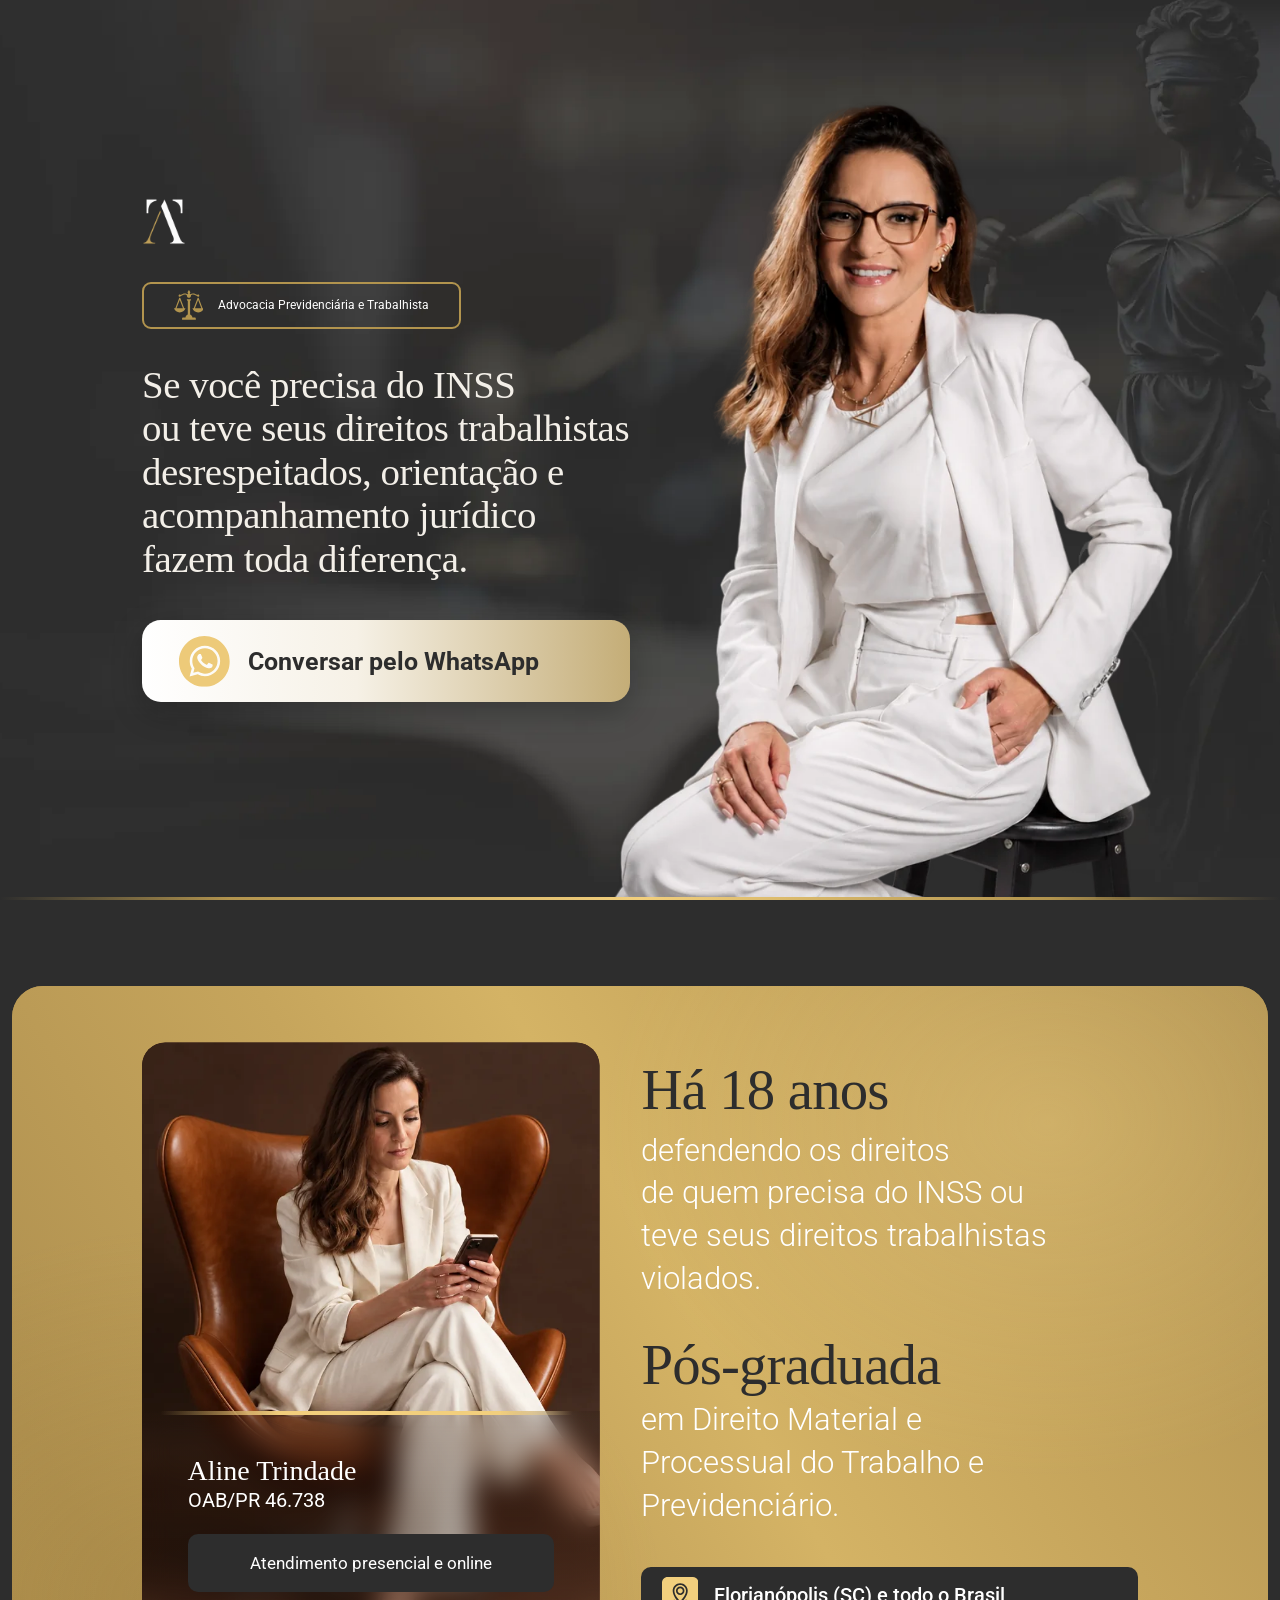
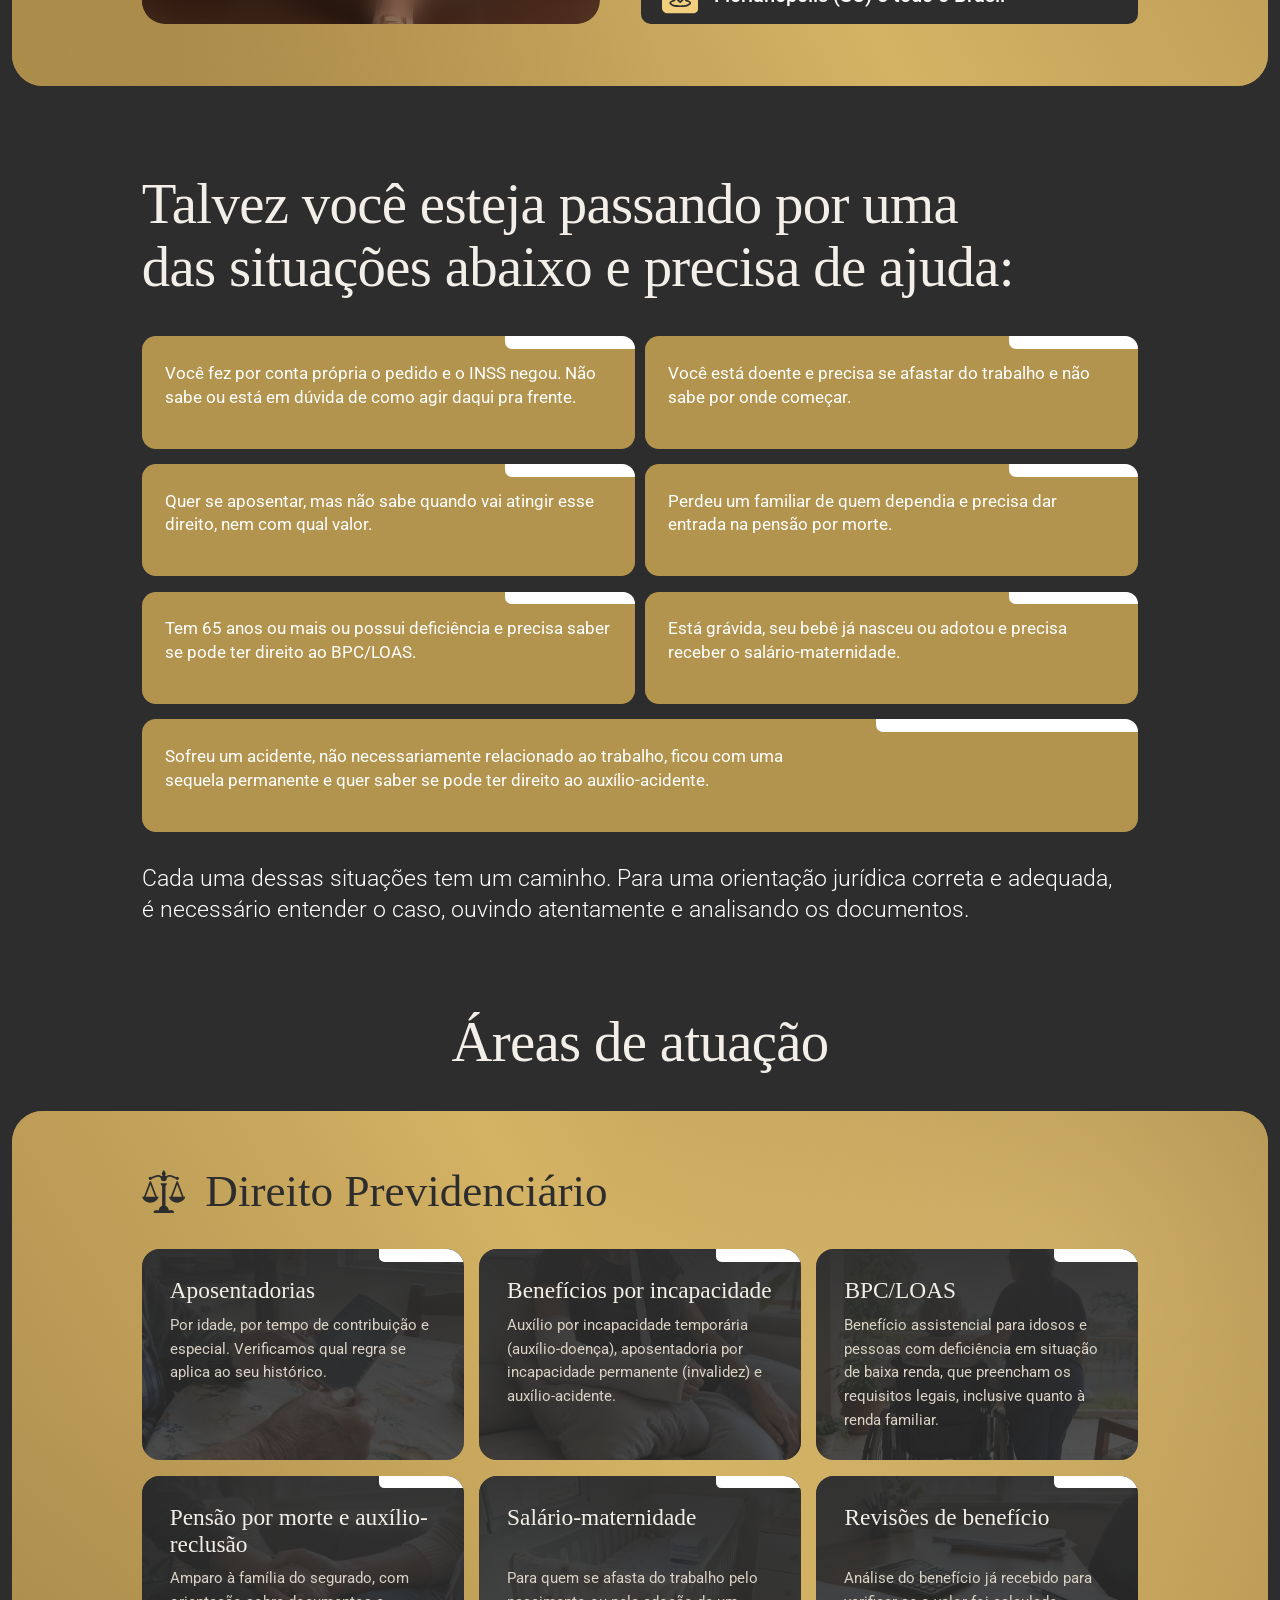
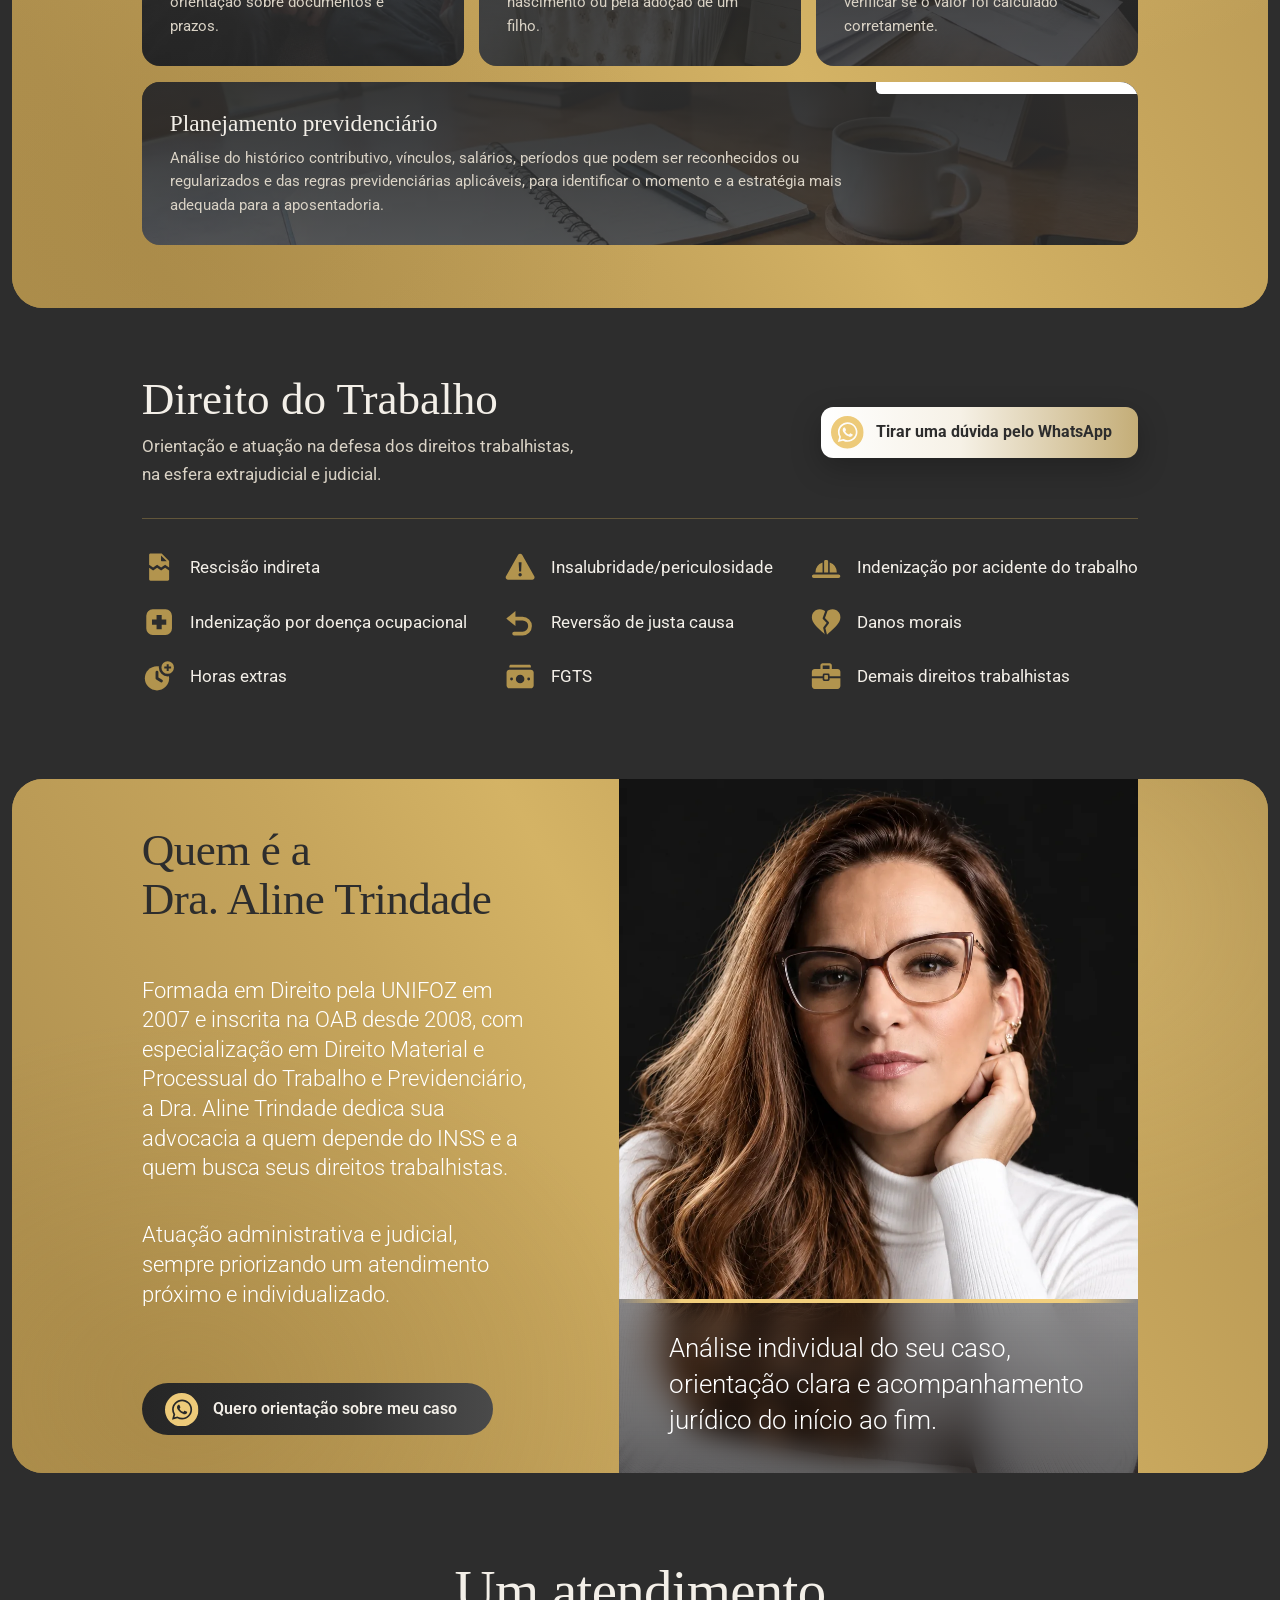
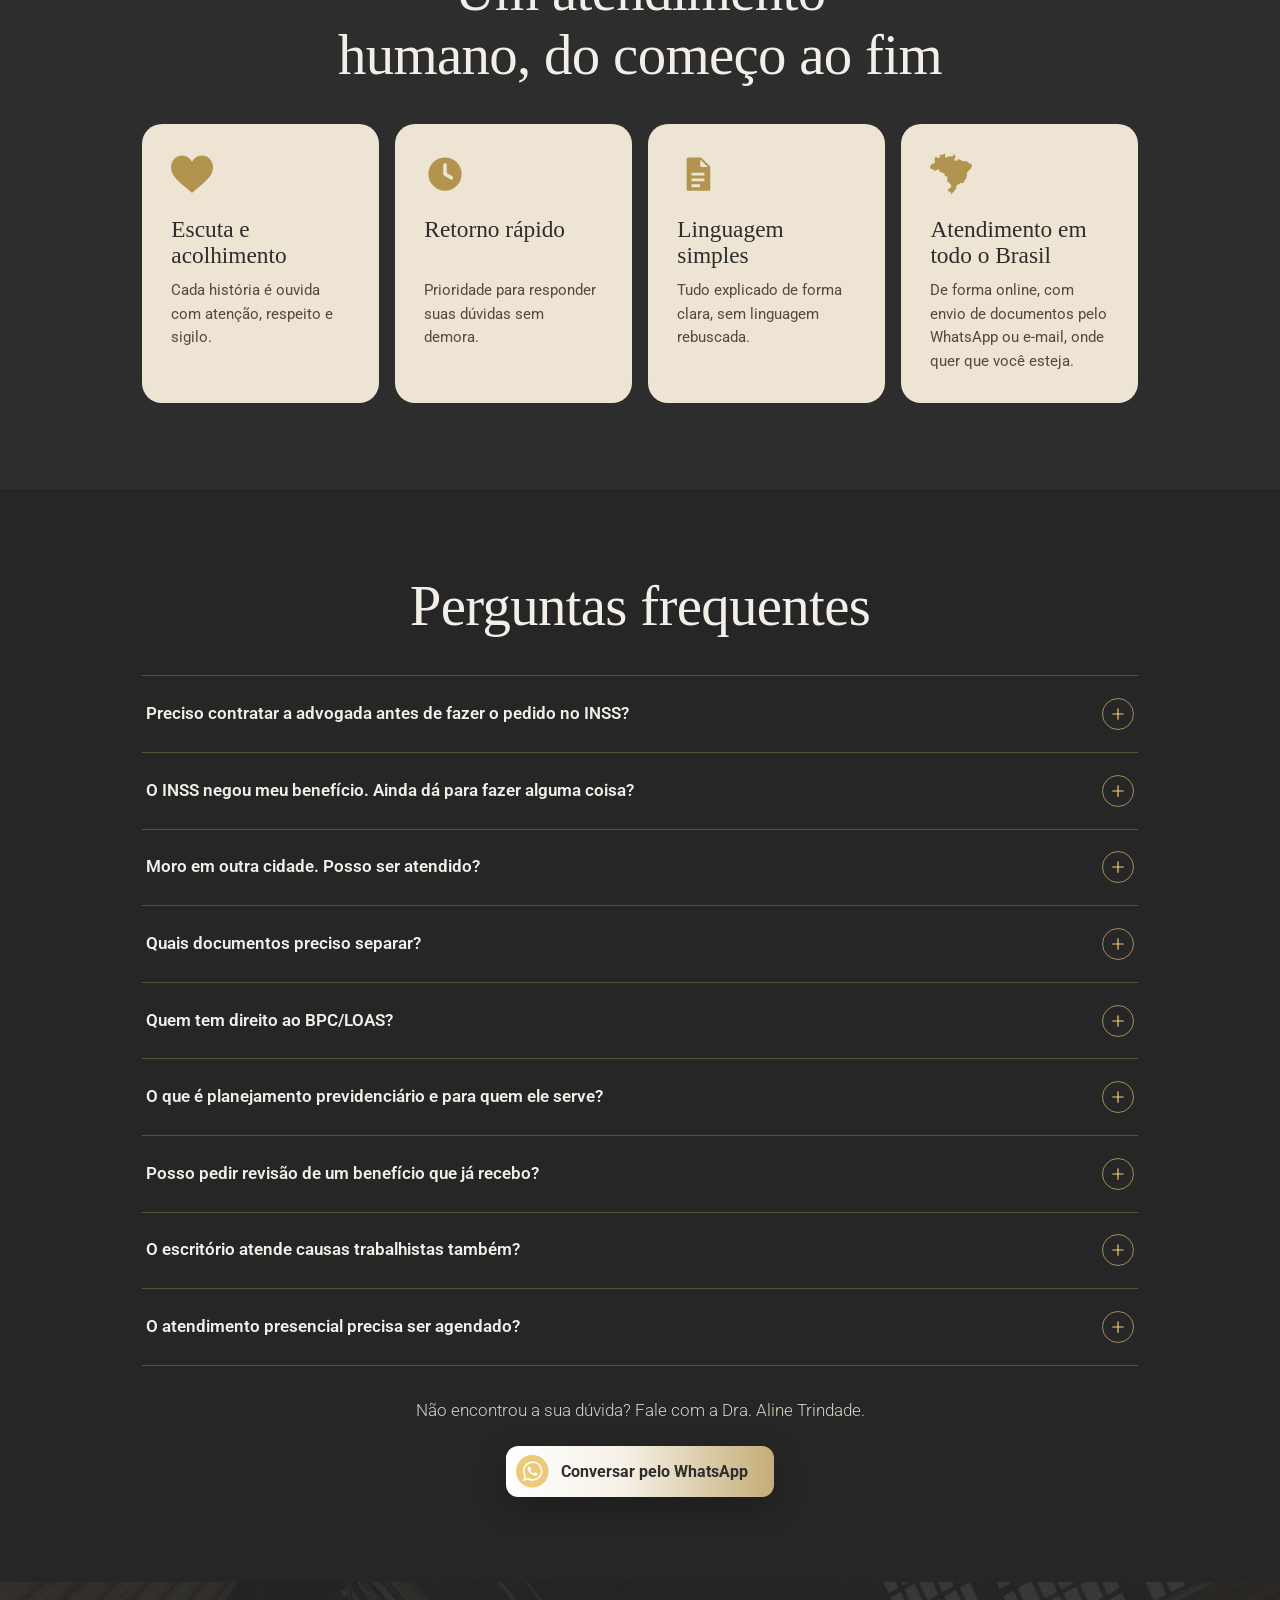
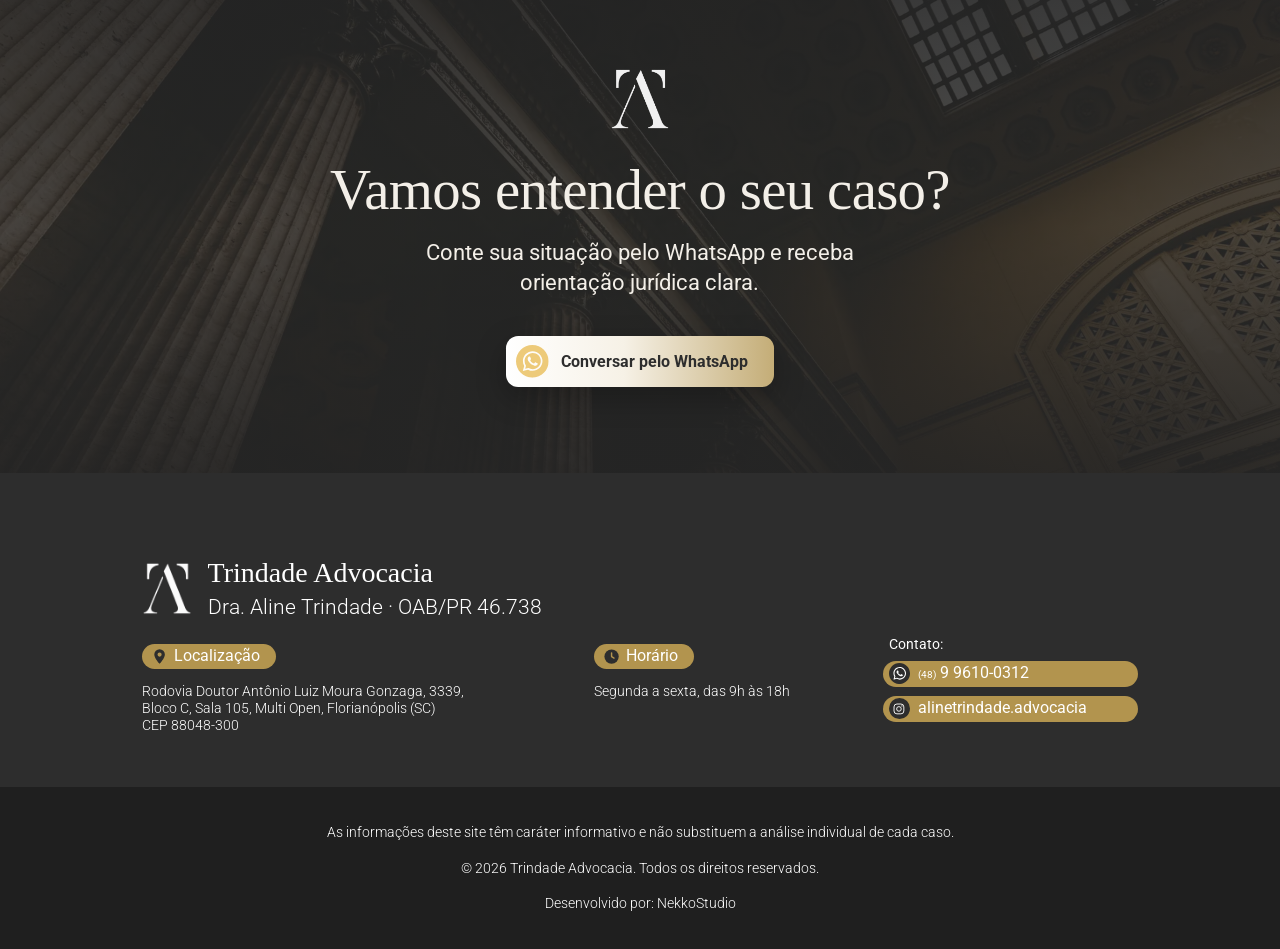
==== commit 8afc6d44: "Direito do Trabalho: "na esfera extrajudicial e judicial" no texto de apoio Co-Authored-By: Claude O" ====
--- a/index.html
+++ b/index.html
@@ -174,7 +174,7 @@
     <div class="trabalho__dentro">
       <div>
         <h3>Direito do Trabalho</h3>
-        <p>Orientação e atuação na defesa dos direitos trabalhistas, da contratação à rescisão do contrato.</p>
+        <p>Orientação e atuação na defesa dos direitos trabalhistas,<br class="quebra"> na esfera extrajudicial e judicial.</p>
       </div>
       <a class="btn-claro btn-claro--menor" href="https://wa.me/5548996100312?text=Ol%C3%A1%2C%20Dra.%20Aline!%20Vim%20pelo%20site%20e%20gostaria%20de%20falar%20sobre%20o%20meu%20caso." target="_blank" rel="noopener">
         <span class="btn-claro__icone"><svg><use href="#i-whats"/></svg></span>
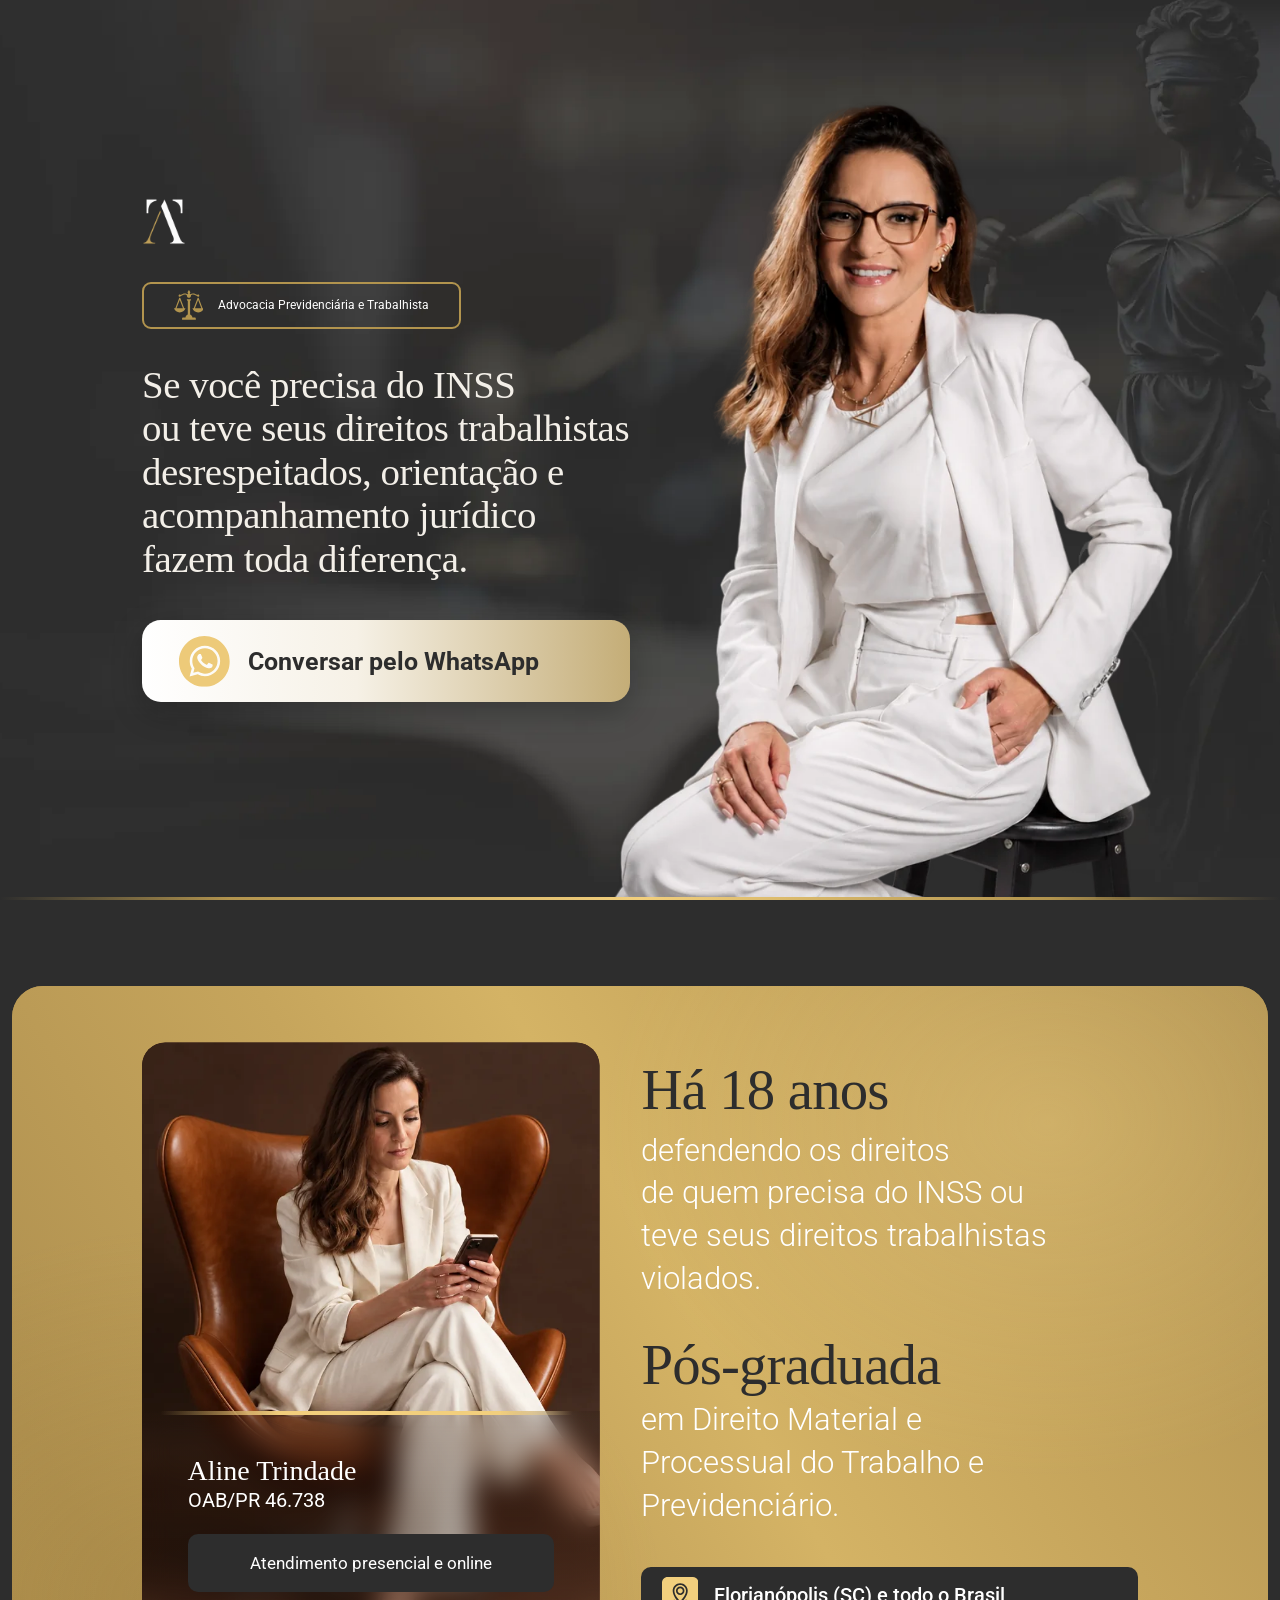
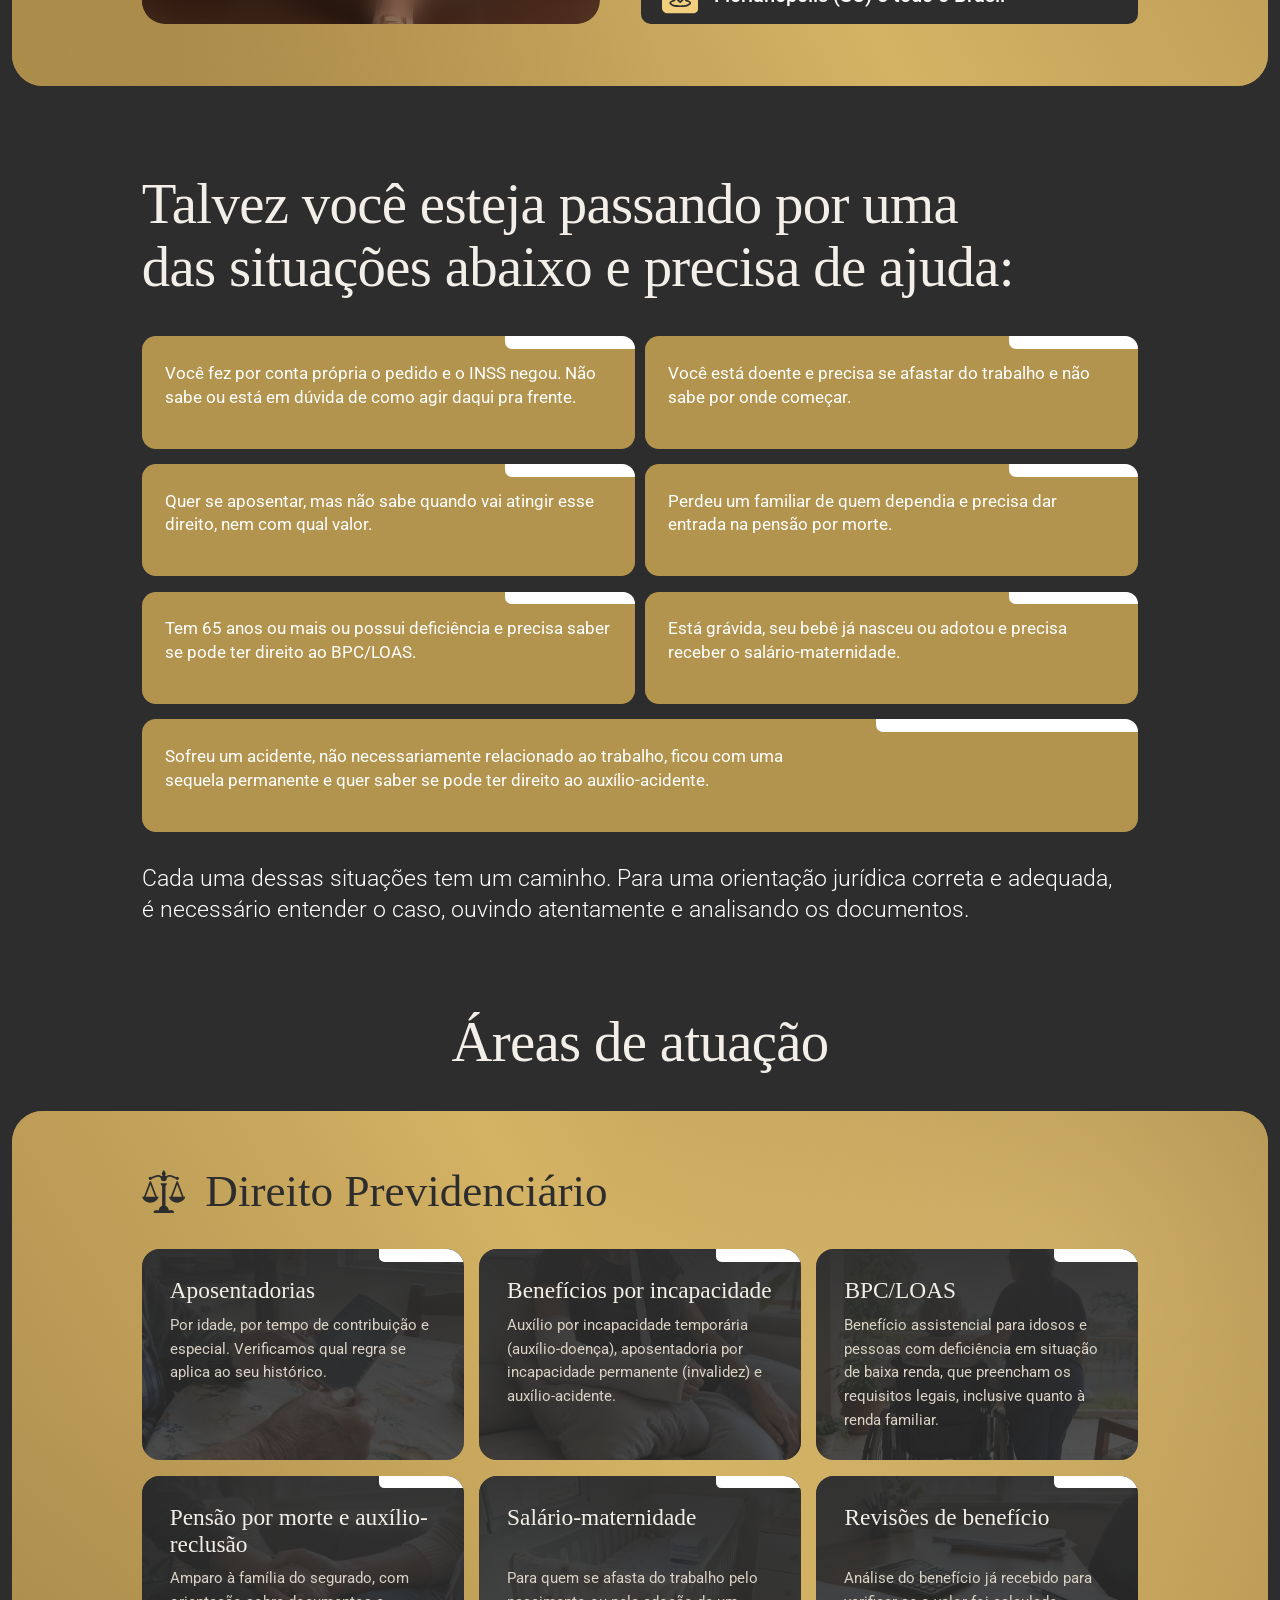
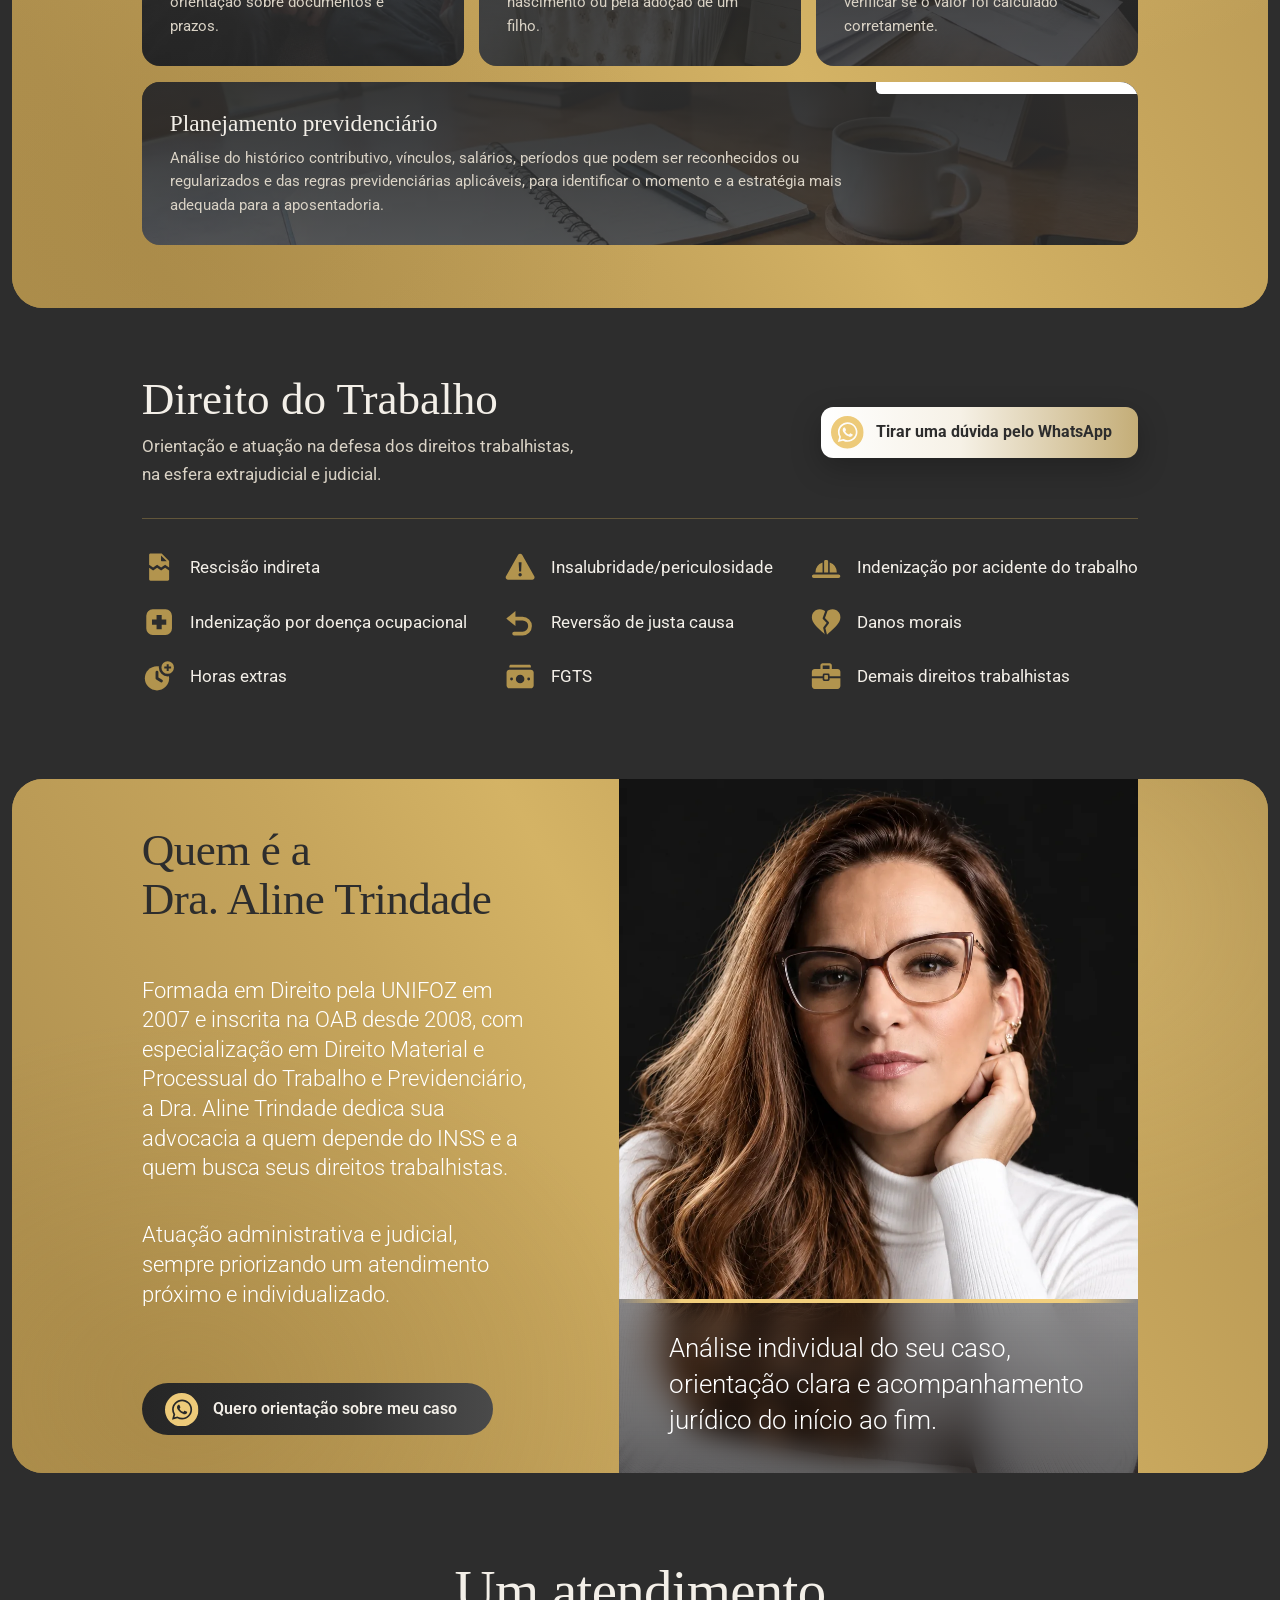
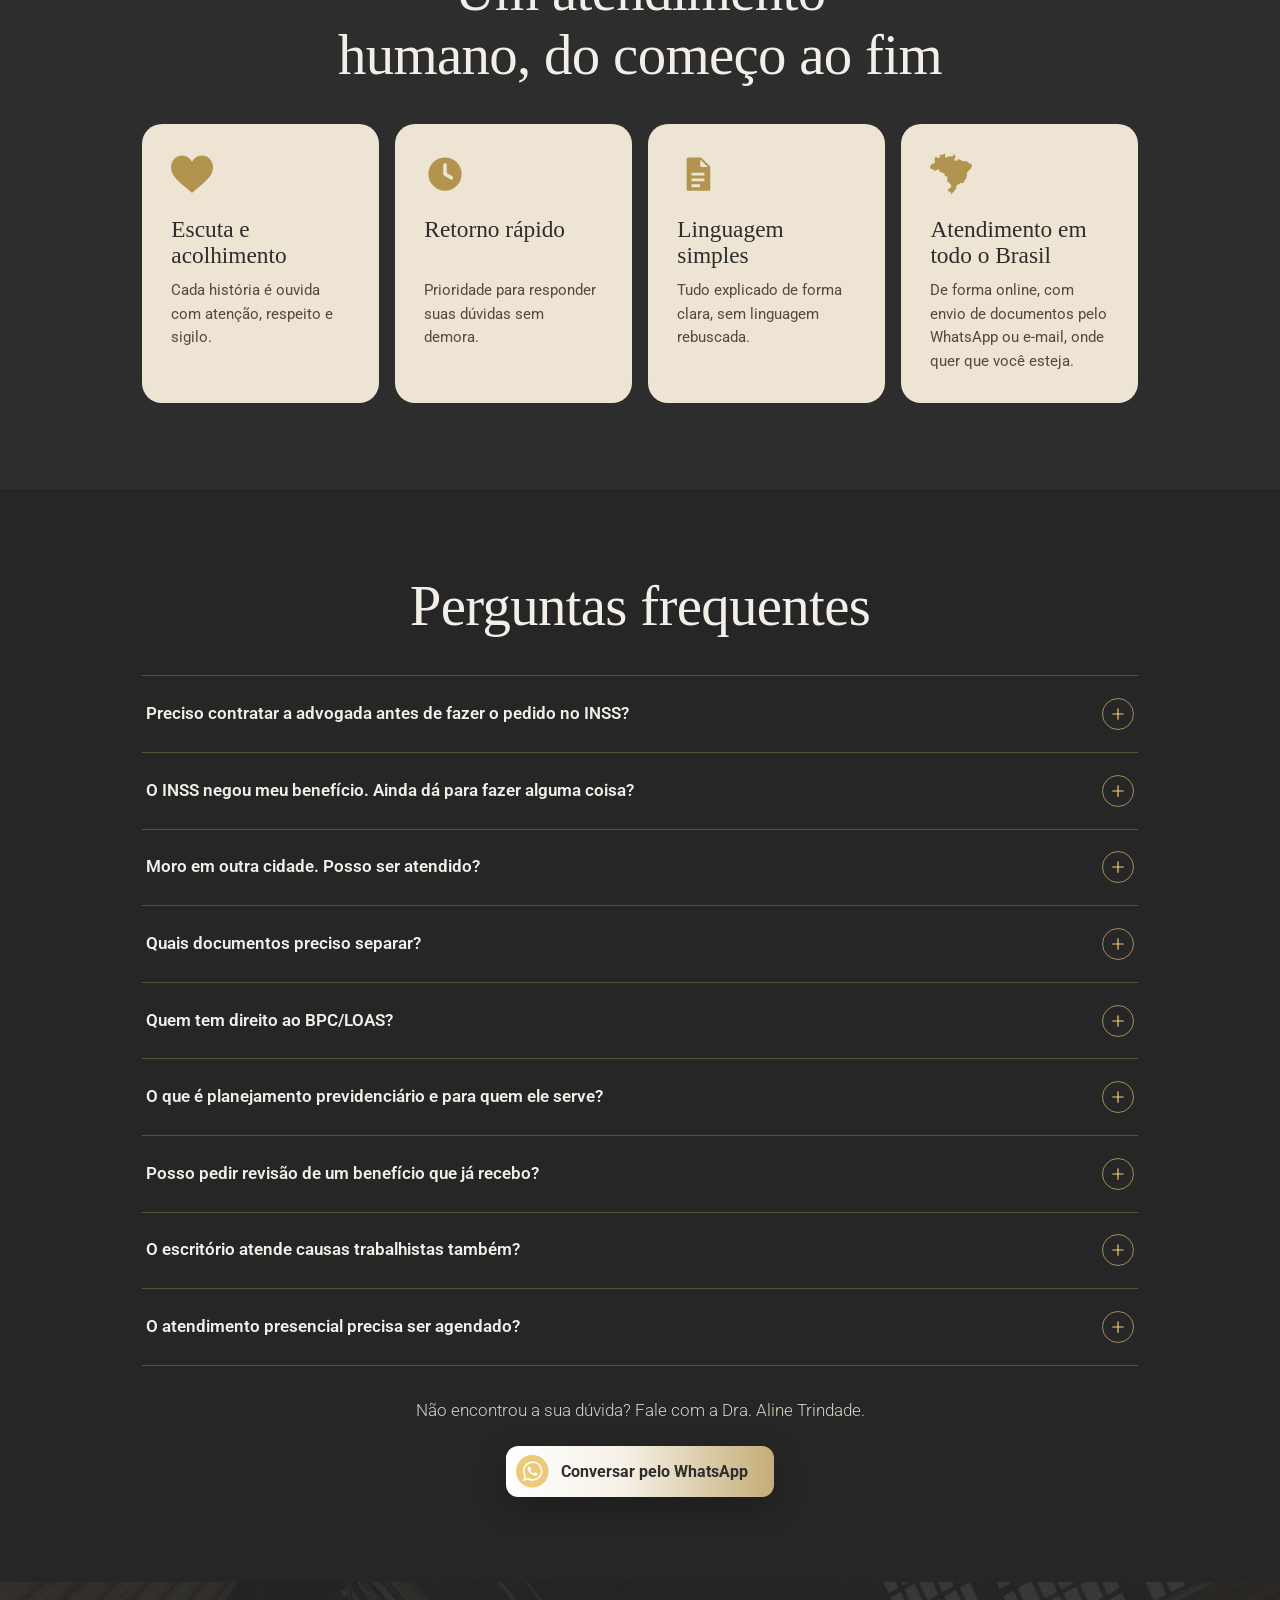
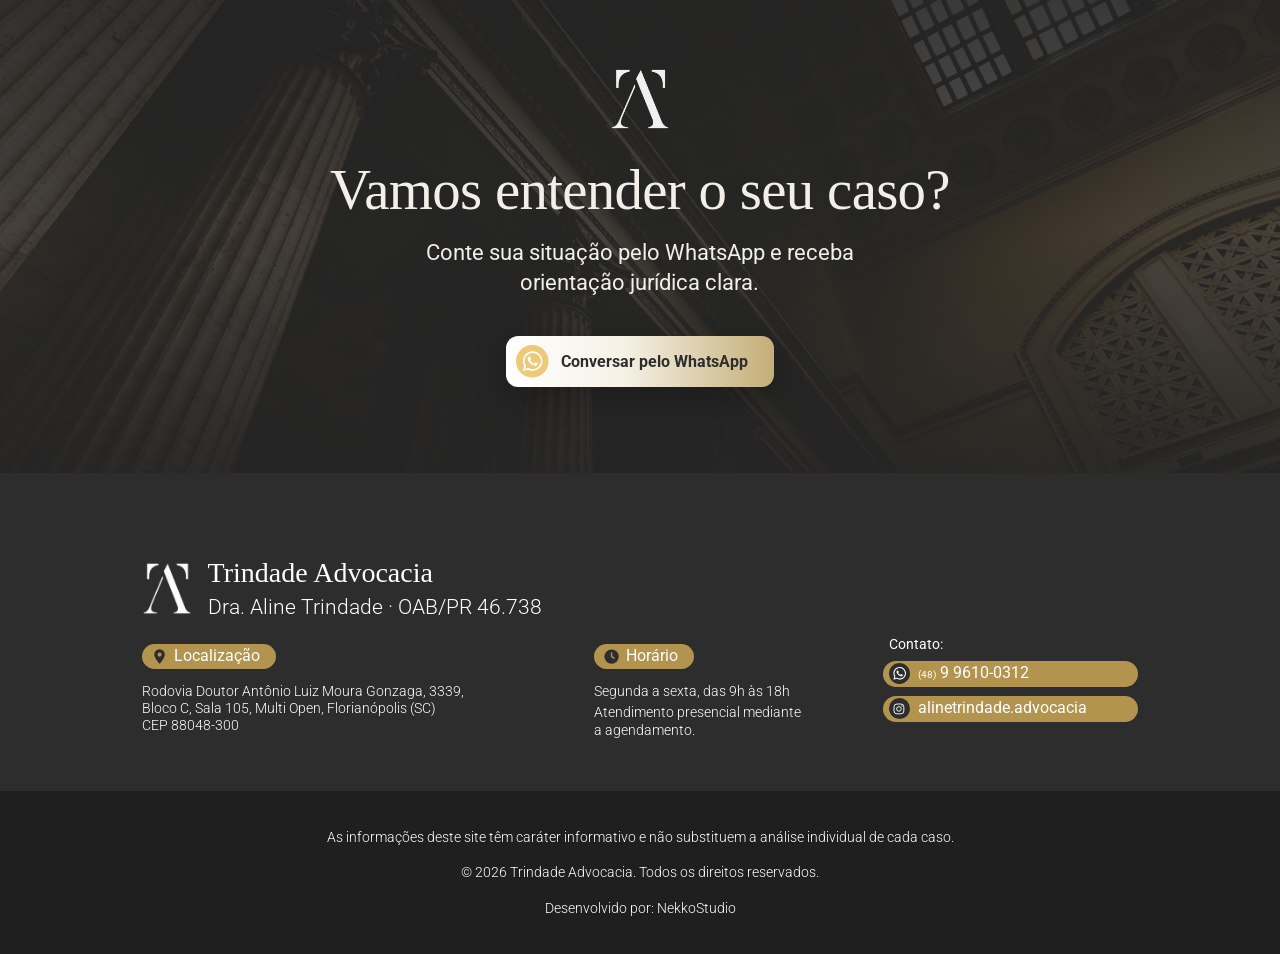
==== commit 41803dbc: "Página bio do Instagram, domínio definitivo e agendamento no rodapé - bio/: página do link da bio do" ====
--- a/index.html
+++ b/index.html
@@ -10,14 +10,16 @@
   <meta property="og:locale" content="pt_BR">
   <meta property="og:title" content="Trindade Advocacia | Dra. Aline Trindade">
   <meta property="og:description" content="Advocacia Previdenciária e Trabalhista. Atendimento presencial em Florianópolis e online para todo o Brasil.">
-  <meta property="og:image" content="img/compartilhar.jpg">
+  <link rel="canonical" href="https://www.trindadeprevadvocacia.adv.br/">
+  <meta property="og:url" content="https://www.trindadeprevadvocacia.adv.br/">
+  <meta property="og:image" content="https://www.trindadeprevadvocacia.adv.br/img/compartilhar.jpg">
   <link rel="icon" type="image/png" href="img/favicon.png">
   <link rel="apple-touch-icon" href="img/apple-touch-icon.png">
   <link rel="preconnect" href="https://fonts.googleapis.com">
   <link rel="preconnect" href="https://fonts.gstatic.com" crossorigin>
   <link href="https://fonts.googleapis.com/css2?family=Old+Standard+TT:ital,wght@0,400;0,700;1,400&family=Roboto:wght@300..700&display=swap" rel="stylesheet">
   <link rel="preload" as="image" href="img/aline-hero.webp?v=20261119-4" type="image/webp">
-  <link rel="stylesheet" href="css/style.css?v=20261119-38">
+  <link rel="stylesheet" href="css/style.css?v=20261120-39">
 </head>
 <body>
 
@@ -332,6 +334,7 @@
       <div class="rodape__col">
         <h3 class="rodape__etiqueta"><svg><use href="#i-relogio-cheio"/></svg>Horário</h3>
         <p>Segunda a sexta, das 9h às 18h</p>
+        <p>Atendimento presencial mediante<br class="quebra"> a agendamento.</p>
       </div>
       <div class="rodape__col rodape__col--contato">
         <h3 class="rodape__rotulo">Contato:</h3>
--- a/css/style.css
+++ b/css/style.css
@@ -724,6 +724,8 @@
   font-size: max(0.9rem, calc(17.5 * var(--u))); font-weight: 300; line-height: 1.2;
   color: #fff;
 }
+/* frase do agendamento logo abaixo do horário (20/11), mais perto da linha de cima */
+.rodape__col p + p { margin-top: max(4px, calc(6 * var(--u))); }
 
 .rodape__col--contato { display: flex; flex-direction: column; align-items: stretch; gap: max(8px, calc(12 * var(--u))); }
 .rodape__rotulo { padding-left: 0.4em; margin-top: calc(-8 * var(--u)); font-size: max(0.85rem, calc(17 * var(--u))); font-weight: 400; line-height: 1; }
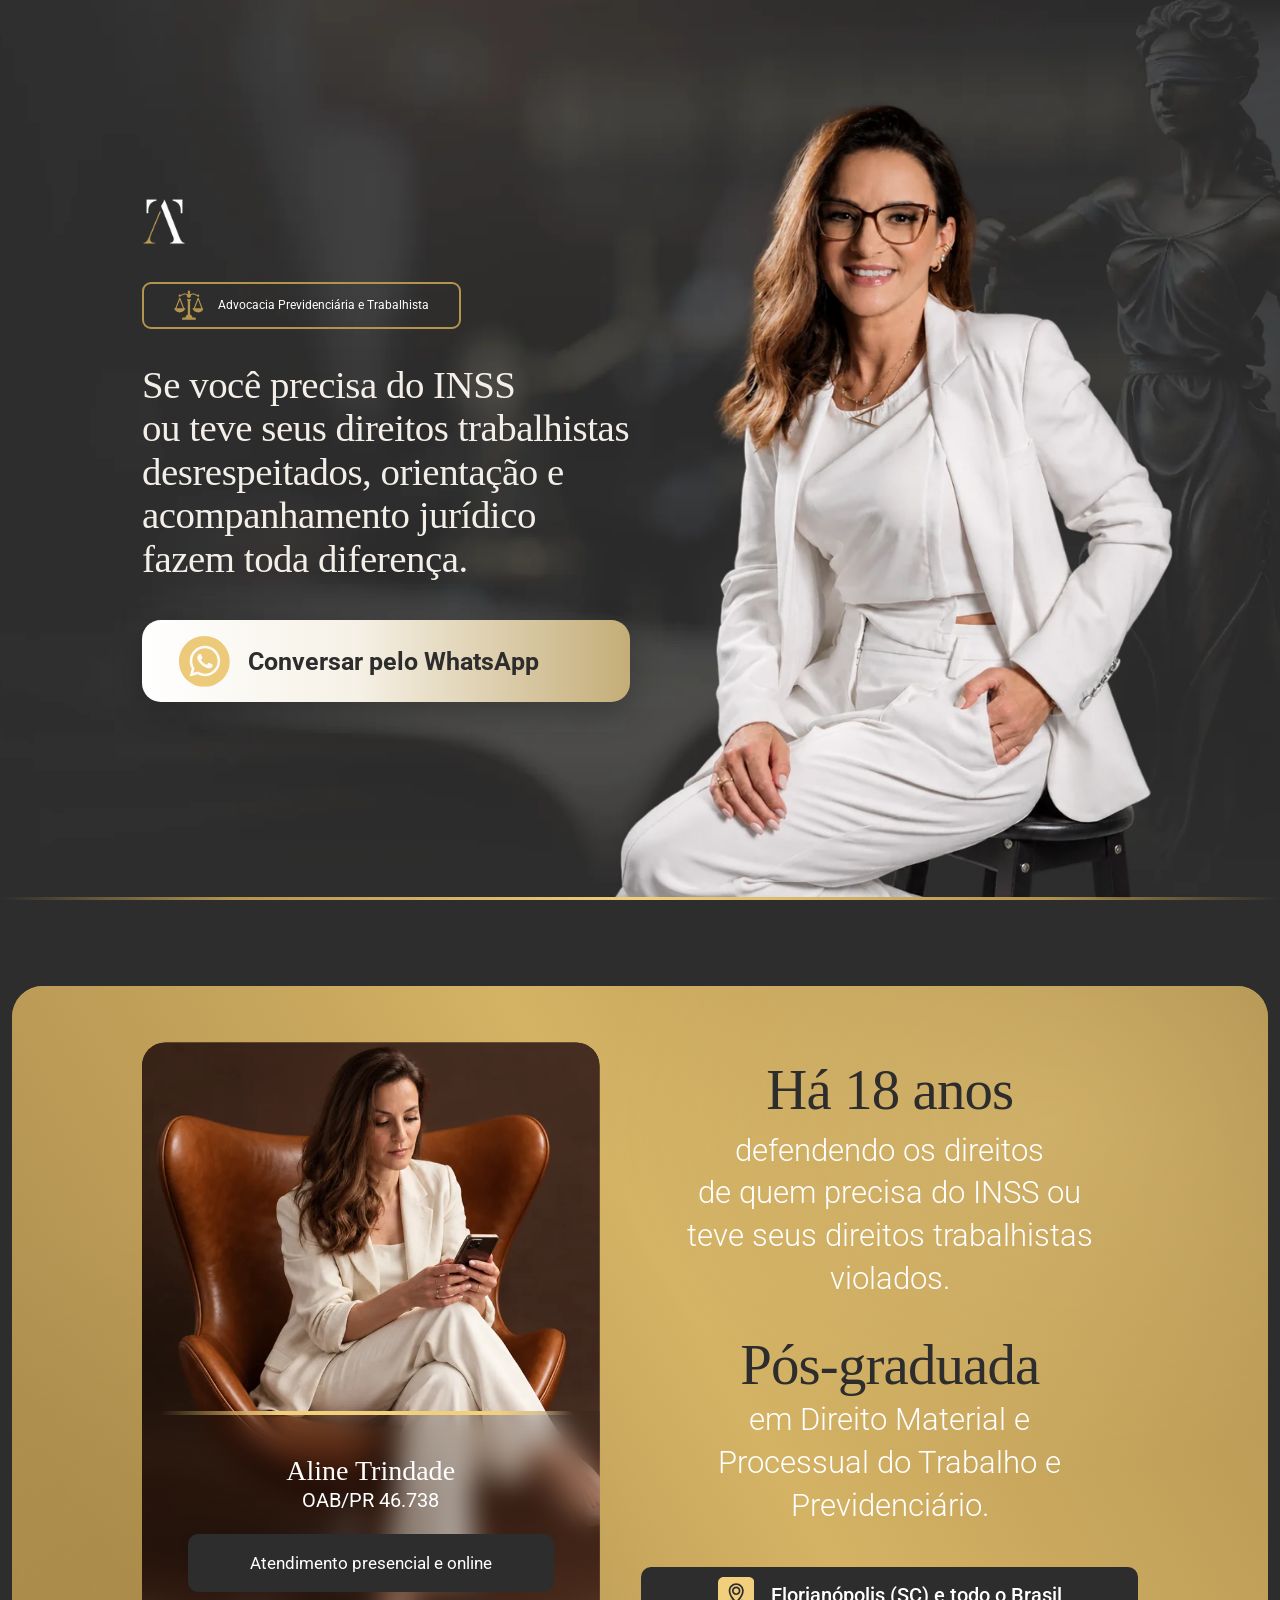
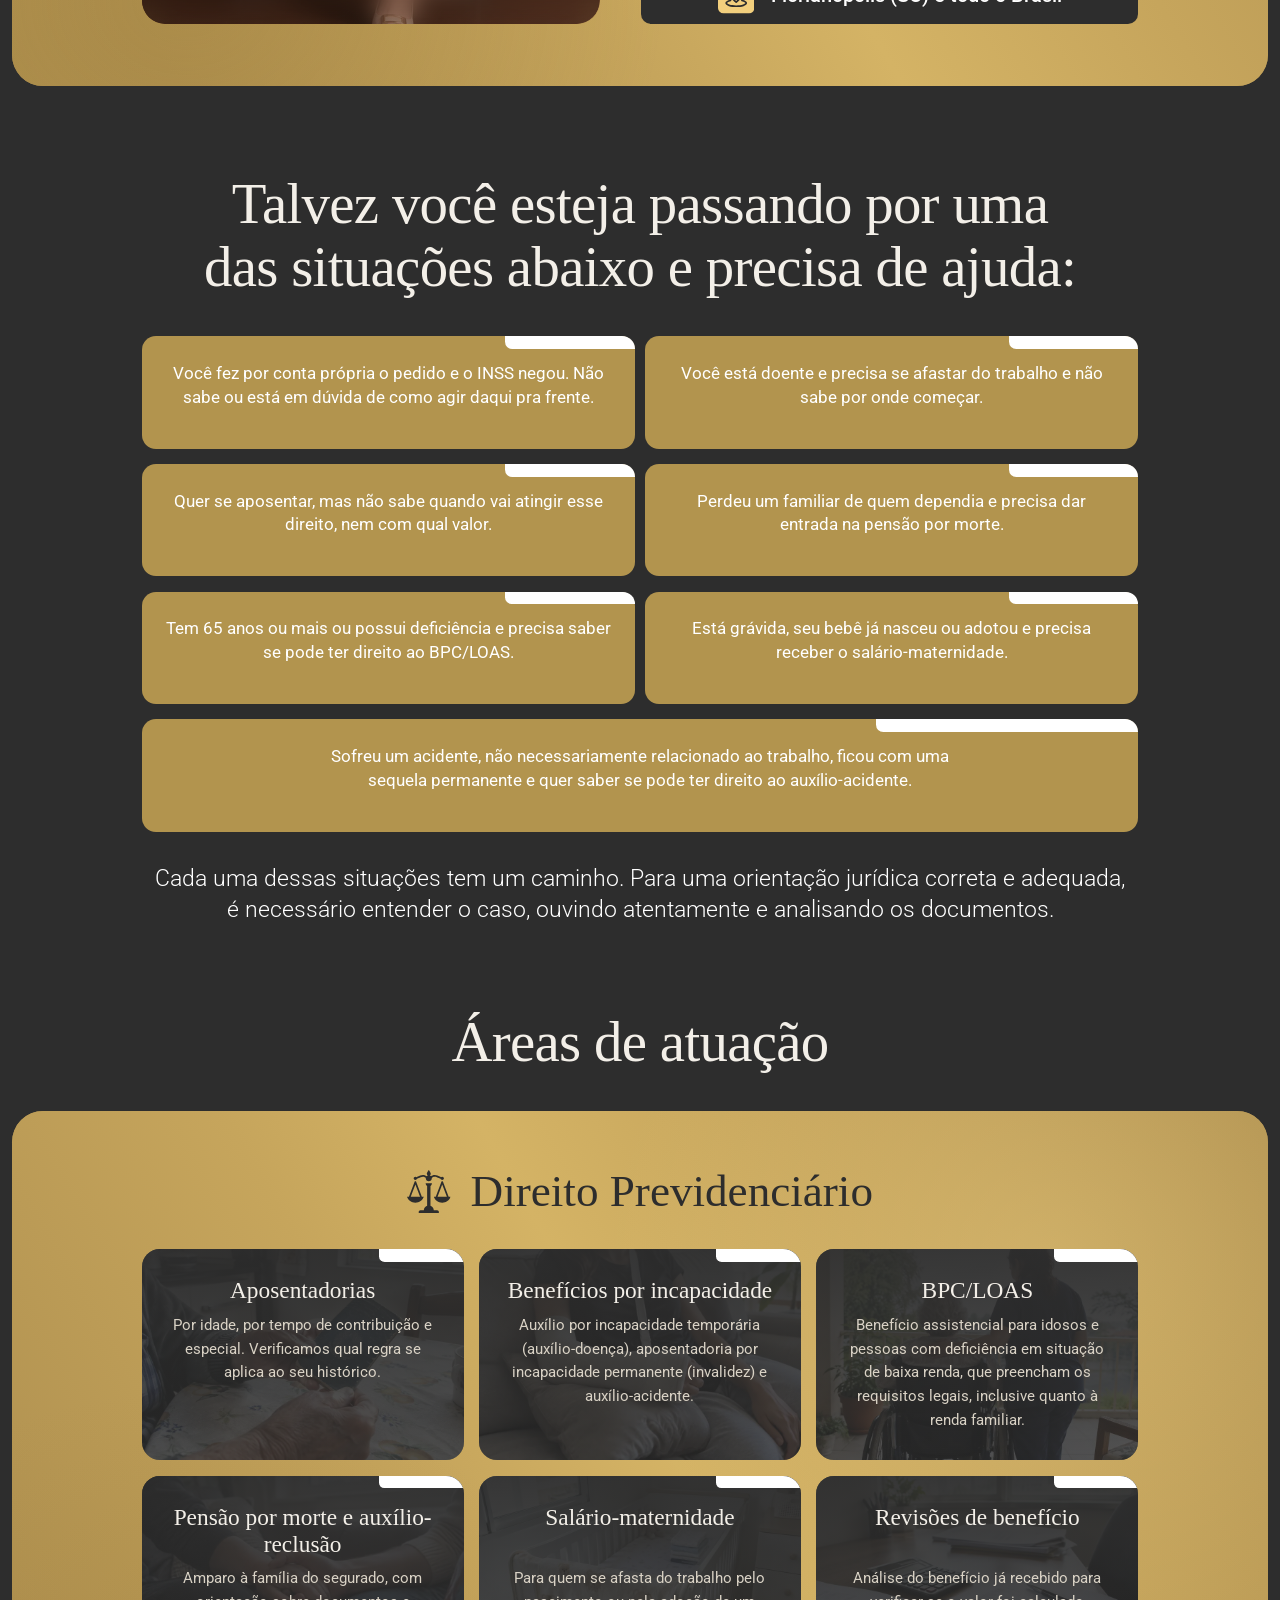
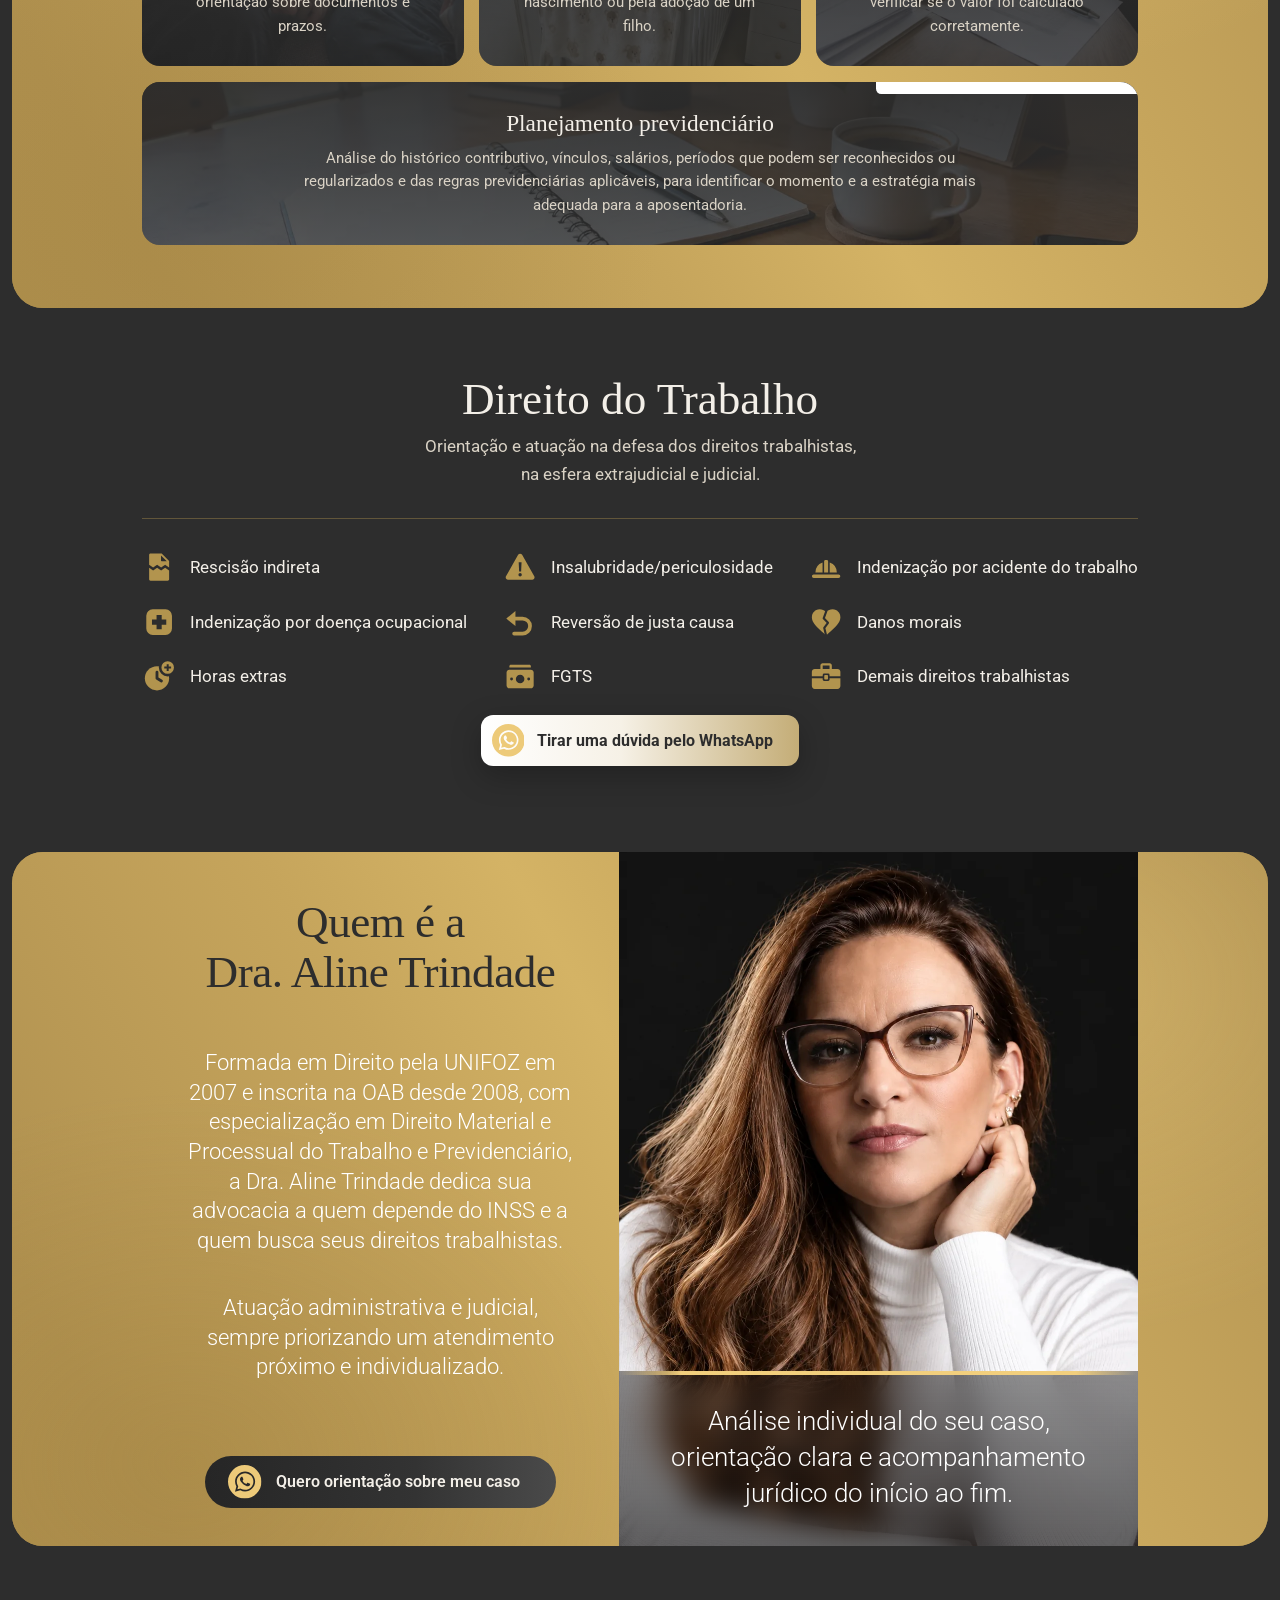
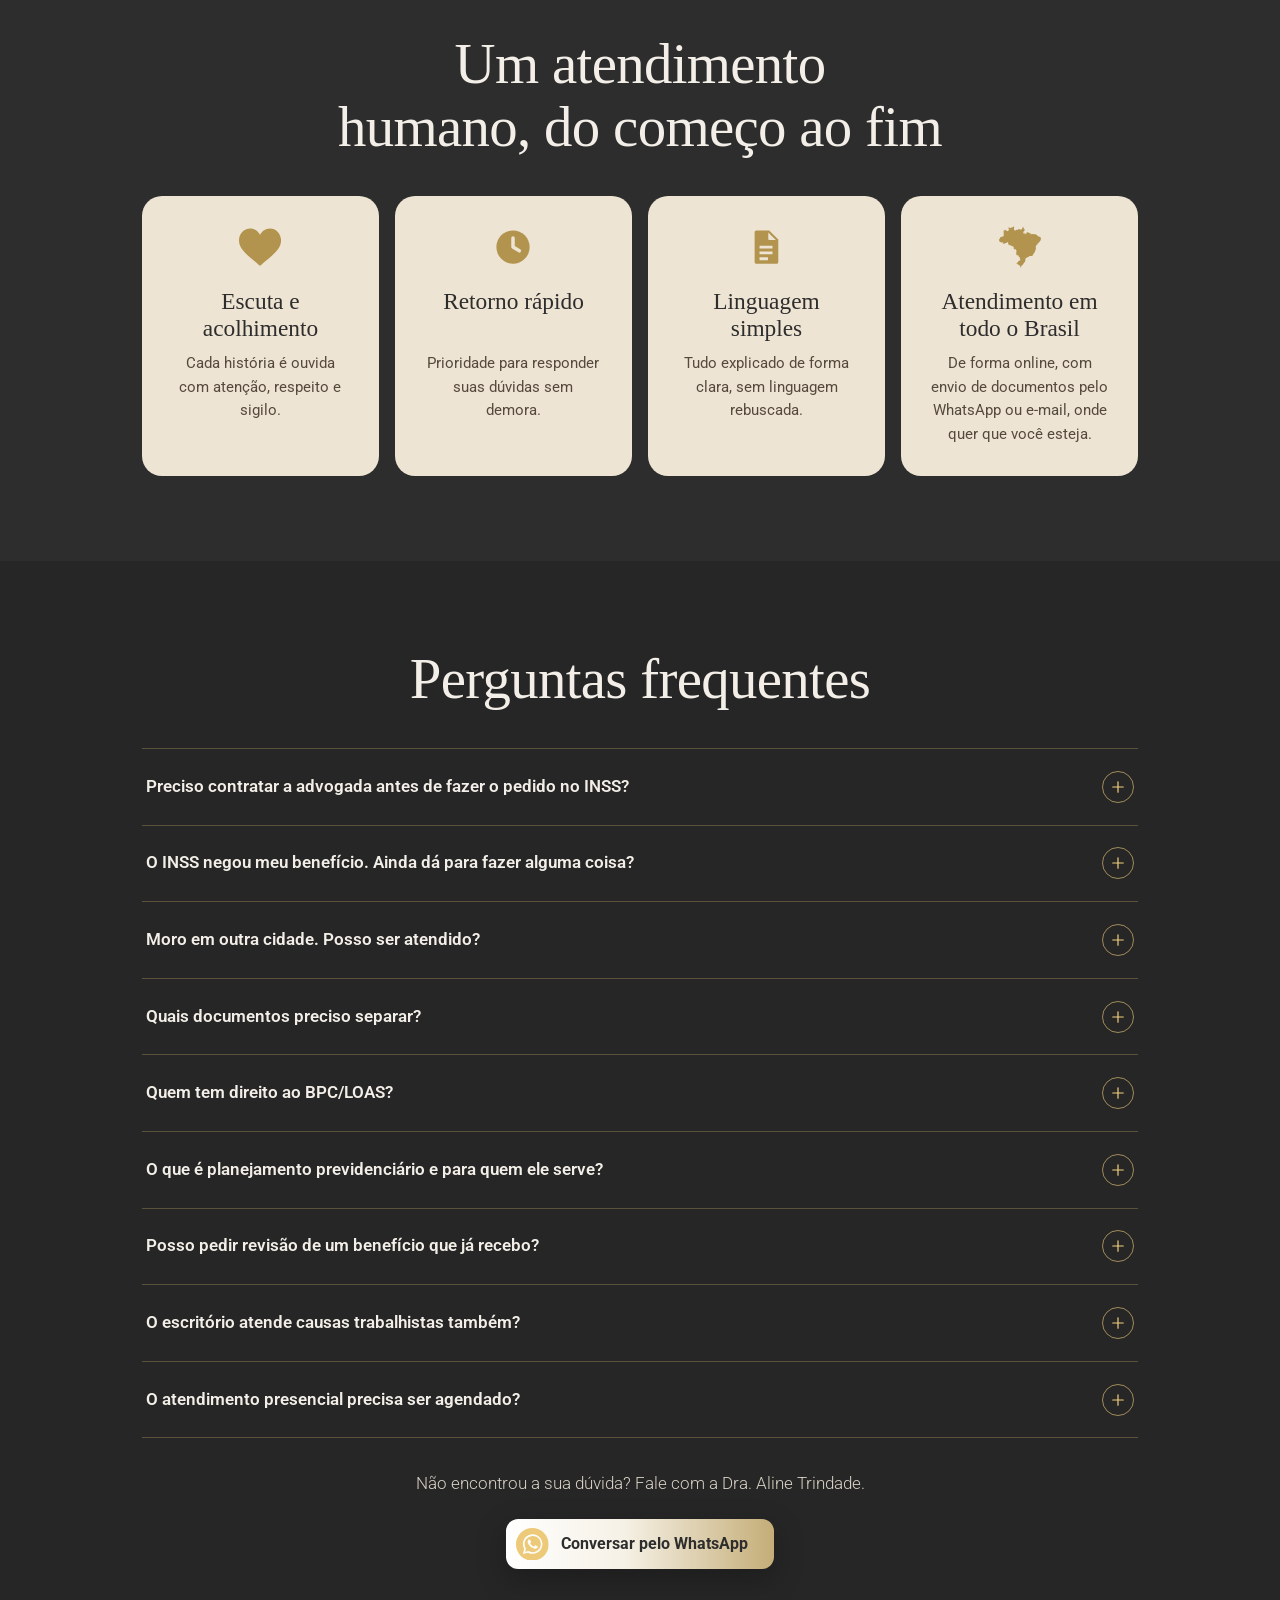
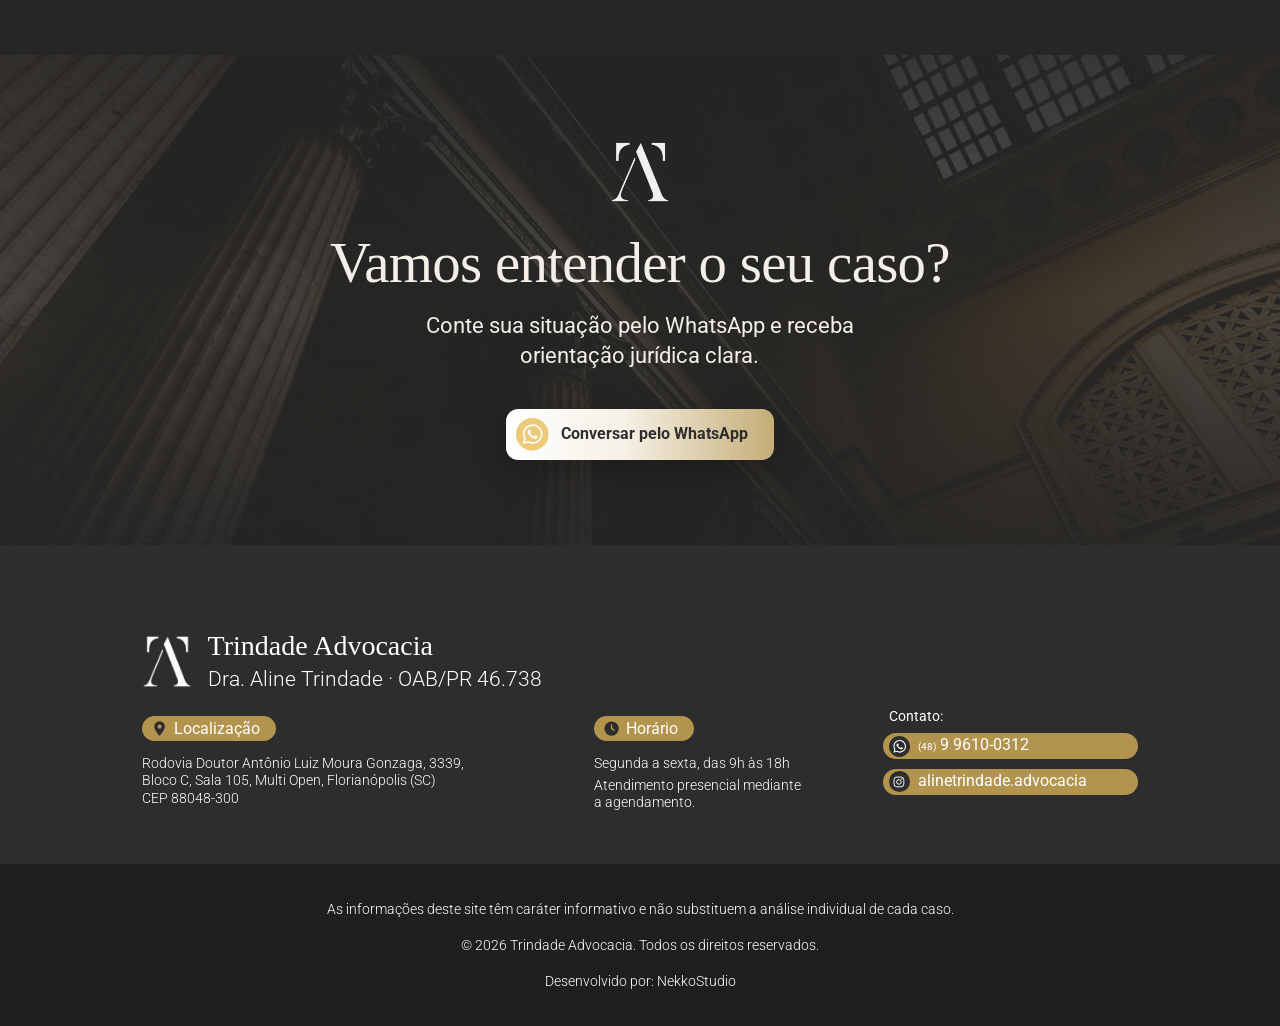
==== commit 21baceea: "Textos centralizados e quadros das situações maiores no celular - Textos das seções centralizados no" ====
--- a/index.html
+++ b/index.html
@@ -12,14 +12,16 @@
   <meta property="og:description" content="Advocacia Previdenciária e Trabalhista. Atendimento presencial em Florianópolis e online para todo o Brasil.">
   <link rel="canonical" href="https://www.trindadeprevadvocacia.adv.br/">
   <meta property="og:url" content="https://www.trindadeprevadvocacia.adv.br/">
-  <meta property="og:image" content="https://www.trindadeprevadvocacia.adv.br/img/compartilhar.jpg">
+  <meta property="og:image" content="https://www.trindadeprevadvocacia.adv.br/img/compartilhar-v2.jpg">
+  <meta property="og:image:width" content="1200">
+  <meta property="og:image:height" content="630">
   <link rel="icon" type="image/png" href="img/favicon.png">
   <link rel="apple-touch-icon" href="img/apple-touch-icon.png">
   <link rel="preconnect" href="https://fonts.googleapis.com">
   <link rel="preconnect" href="https://fonts.gstatic.com" crossorigin>
   <link href="https://fonts.googleapis.com/css2?family=Old+Standard+TT:ital,wght@0,400;0,700;1,400&family=Roboto:wght@300..700&display=swap" rel="stylesheet">
   <link rel="preload" as="image" href="img/aline-hero.webp?v=20261119-4" type="image/webp">
-  <link rel="stylesheet" href="css/style.css?v=20261120-39">
+  <link rel="stylesheet" href="css/style.css?v=20261120-44">
 </head>
 <body>
 
--- a/css/style.css
+++ b/css/style.css
@@ -866,6 +866,8 @@
 
   /* identificação */
   .abas { grid-template-columns: 1fr; }
+  /* texto dos quadros maior no celular (20/11), no tamanho do texto do cartão dourado de cima */
+  .abas li { font-size: clamp(1.05rem, 4.6vw, 1.2rem); font-weight: 500; text-wrap: balance; } /* linhas parecidas, sem palavra sozinha no fim */
   .abas__largo { padding-right: 20px !important; }
   .ident .titulo, .ident__fecho { max-width: none; }
 
@@ -1094,3 +1096,50 @@
   .cred__cartao::before, .painel::before, .sobre__cartao::before { animation: none !important; }
   *, *::before, *::after { transition: none !important; }
 }
+
+/* =========================================================
+   TEXTOS CENTRALIZADOS (pedido de 20/11)
+   Tudo num bloco só, no fim do arquivo, para ficar fácil de ajustar ou desfazer.
+   Ficam como antes: as perguntas frequentes (sanfona, com o + à direita), a hero no desktop e o rodapé
+   (desktop e celular), a pedido do usuário.
+   ========================================================= */
+/* hero: centralizada só no celular, onde o texto fica embaixo da foto */
+@media (max-width: 900px) {
+  .hero__texto { text-align: center; }
+}
+
+/* credenciais: nome e OAB no meio do cartão da foto; "Há 18 anos" e "Pós-graduada" no meio da coluna */
+.cred__id { text-align: center; }
+.cred__texto { align-items: center; text-align: center; }
+.pilula--local { justify-content: center; }
+
+/* situações: título, quadros e fecho */
+.ident .titulo, .ident__fecho { text-align: center; }
+.abas li { text-align: center; }
+@media (min-width: 901px) { .abas__largo { padding-inline: 18% !important; } } /* no celular fica o respiro de 20px dos outros quadros */
+
+/* áreas: título do painel, cartões e Direito do Trabalho (título, texto, lista e botão em coluna) */
+.painel__topo { justify-content: center; text-align: center; }
+.cartao { text-align: center; }
+.cartao--largo p { margin-inline: auto; }
+.trabalho__dentro { flex-direction: column; align-items: center; text-align: center; }
+.trabalho p { margin-inline: auto; }
+.trabalho__lista { order: 1; align-self: stretch; text-align: left; }
+.trabalho .btn-claro { order: 2; }
+
+/* sobre: título, parágrafos e botão no meio do lado dourado; legenda da foto no meio */
+.sobre__texto { align-items: center; text-align: center; }
+.sobre__foto figcaption { text-align: center; }
+@media (min-width: 901px) {
+  .sobre__texto { padding-left: calc(24 * var(--u)); }
+  .sobre__foto figcaption { padding-inline: calc(48 * var(--u)); }
+}
+
+/* atendimento: ícone, título e texto no meio de cada cartão */
+.atend__item { justify-items: center; text-align: center; }
+
+@media (max-width: 900px) {
+  /* lista trabalhista: o bloco no meio, com os ícones ainda alinhados entre si */
+  .trabalho__lista { grid-template-columns: fit-content(100%); justify-content: center; }
+  .trabalho .btn-claro { justify-content: center; }
+}
